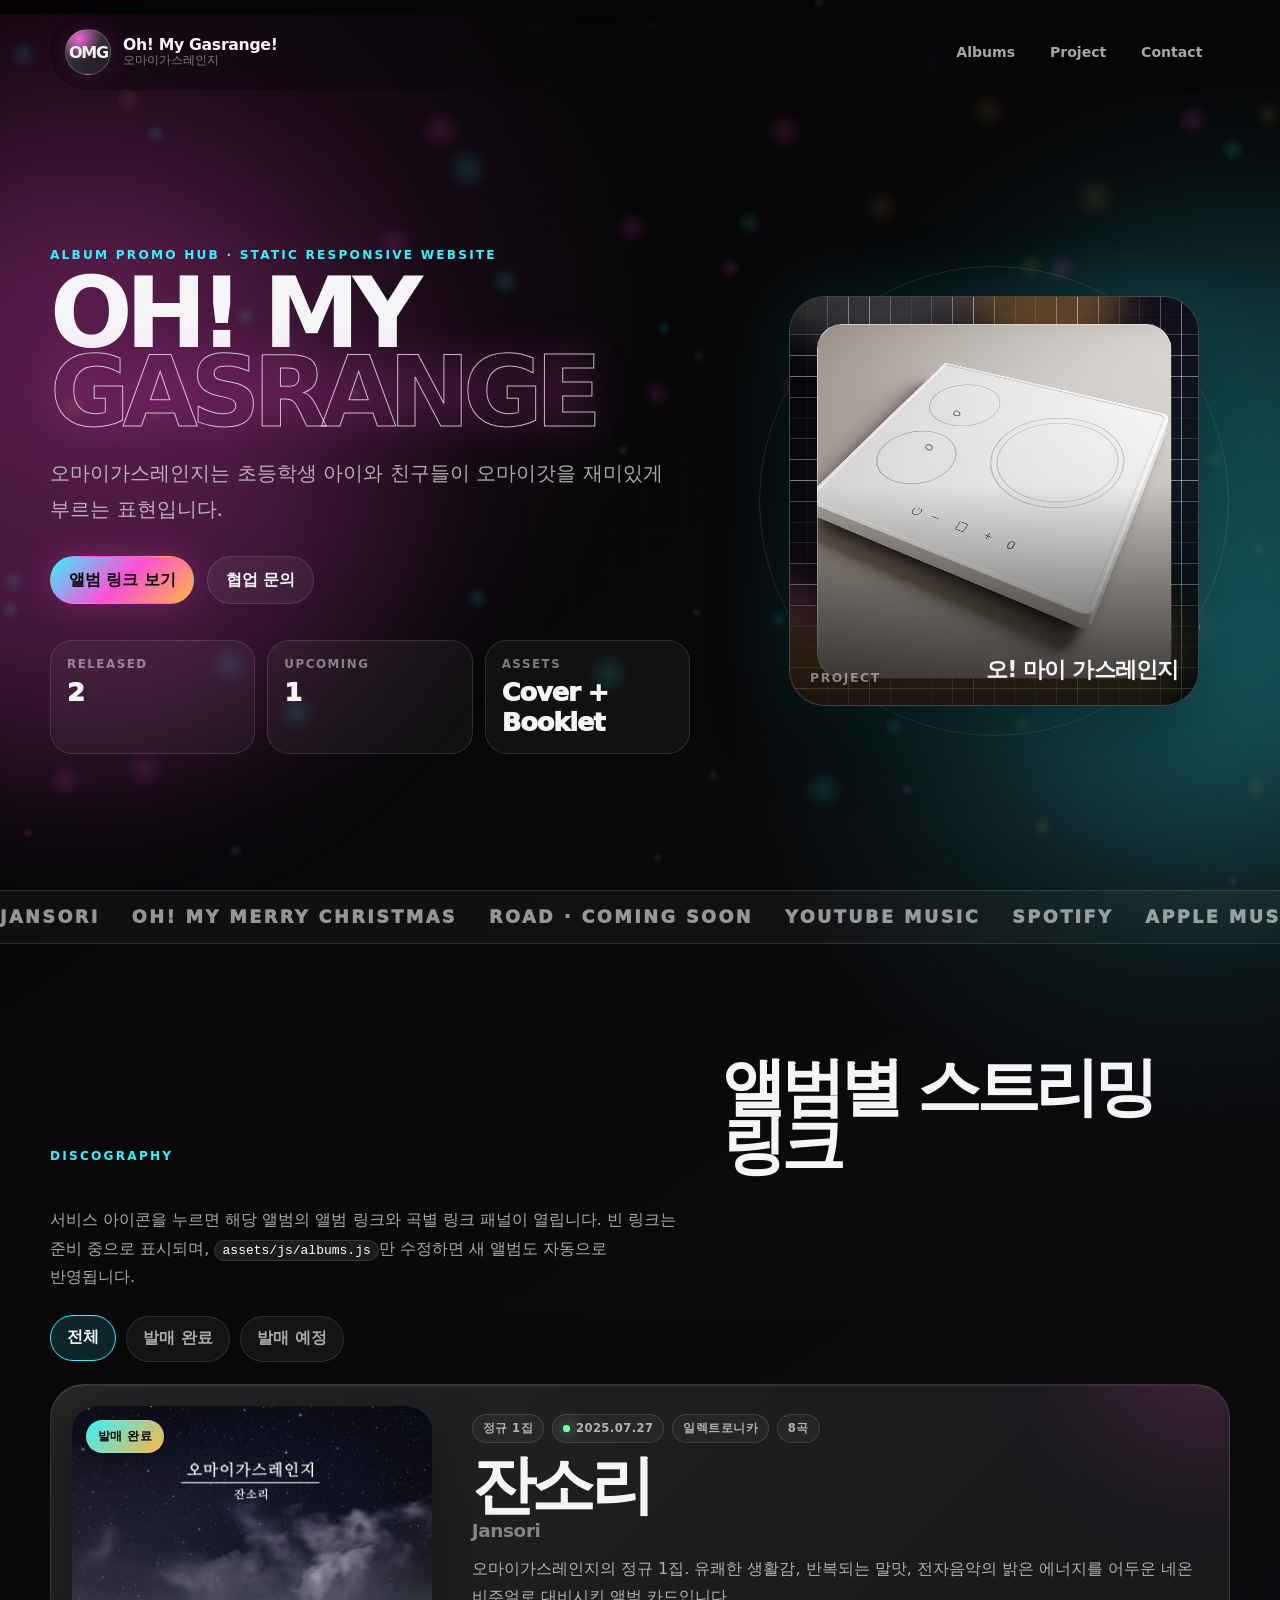
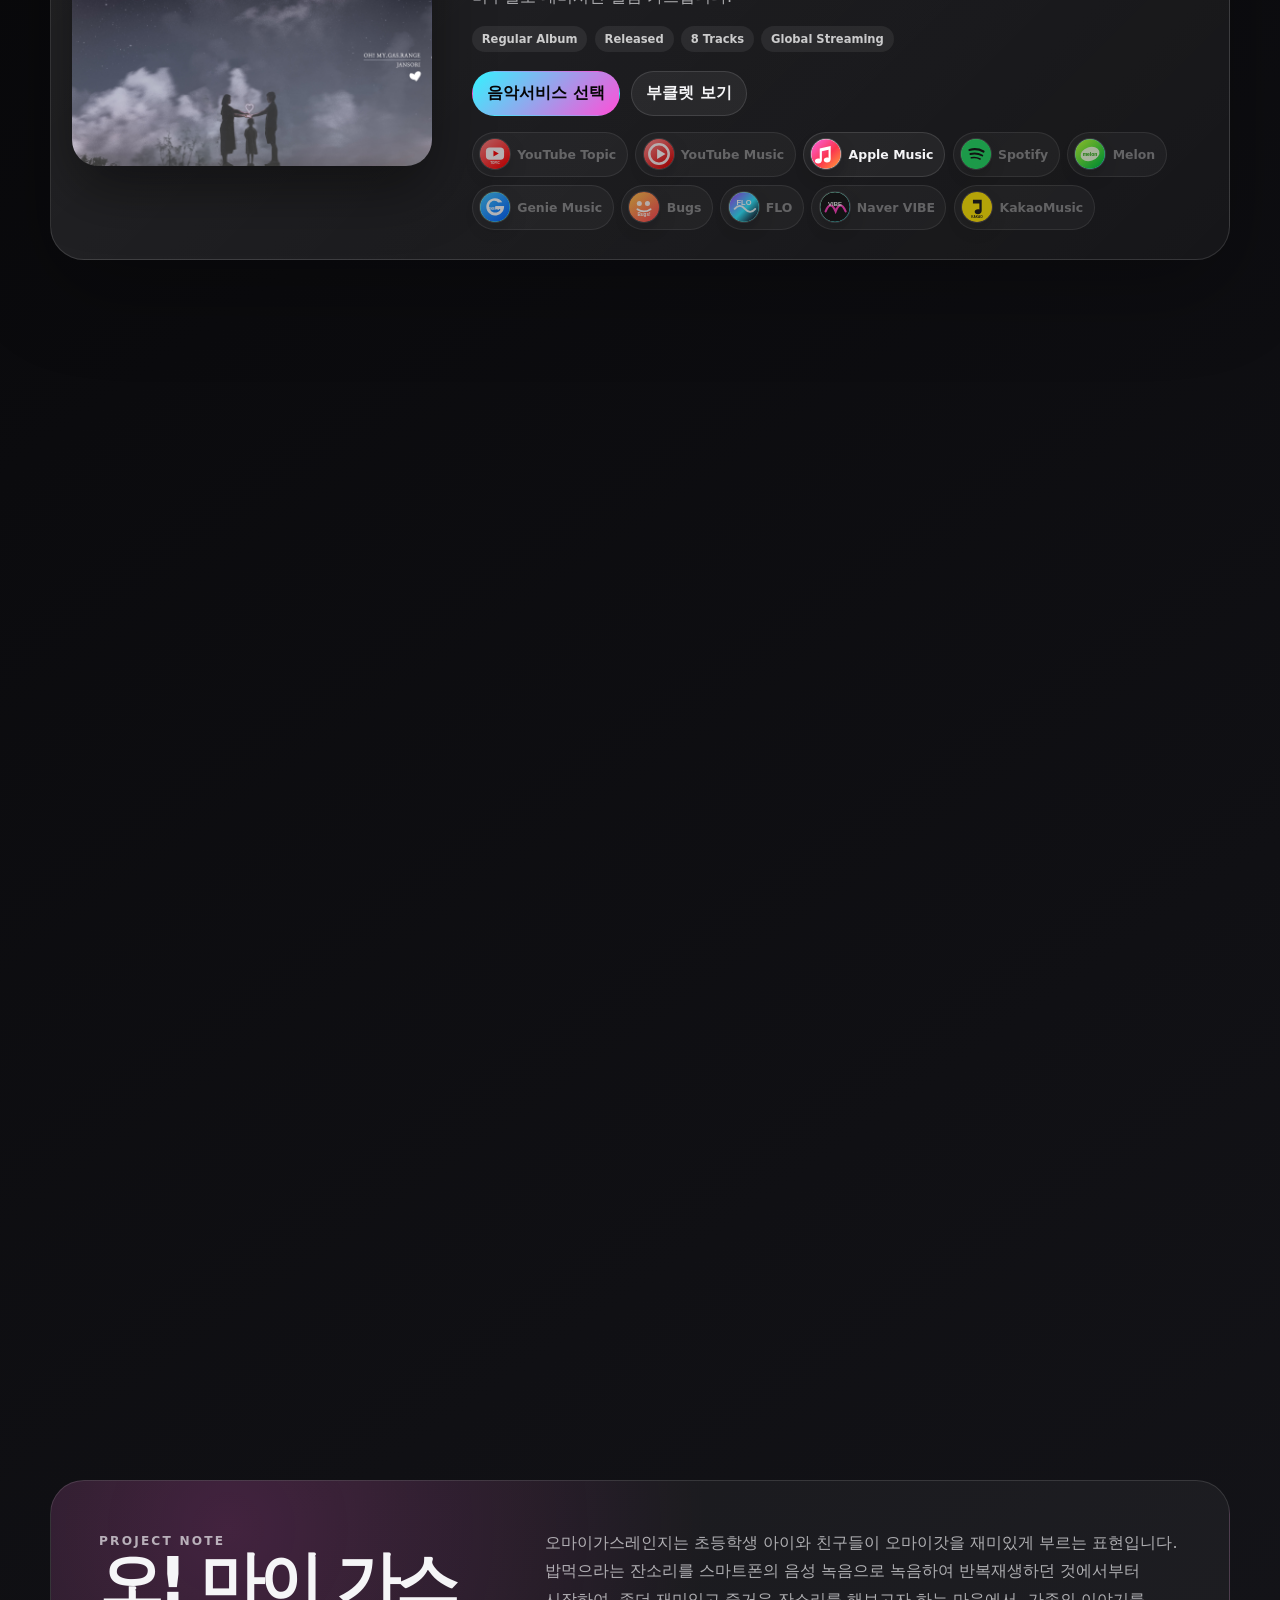
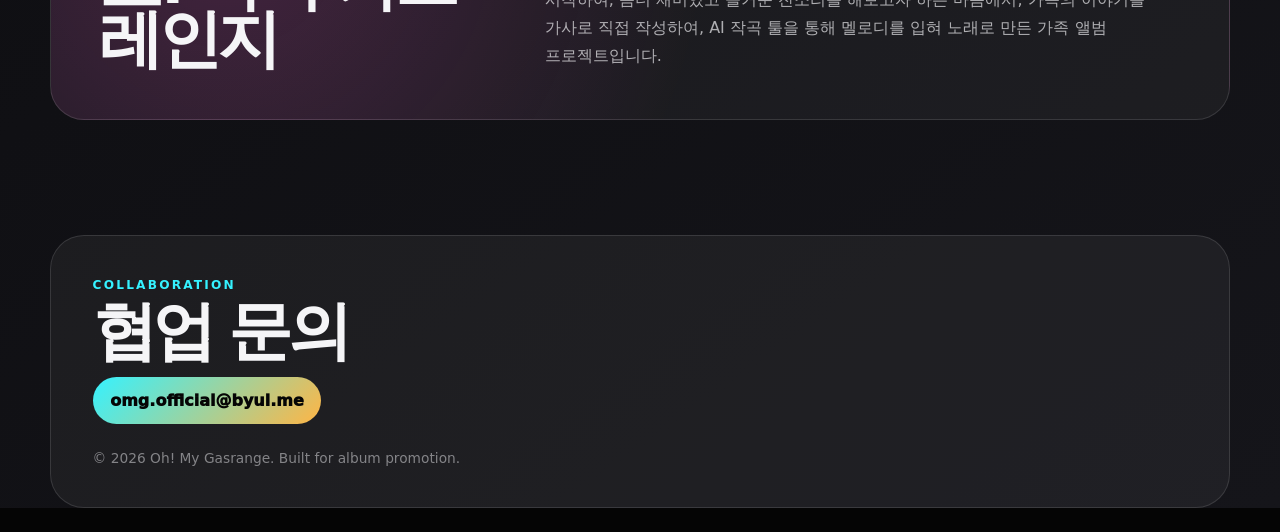
==== index.html @ 7ab2bff9 "update files" ====
<!doctype html>
<html lang="ko">
<head>
  <meta charset="utf-8" />
  <meta name="viewport" content="width=device-width, initial-scale=1, viewport-fit=cover" />
  <meta name="theme-color" content="#070707" />
  <meta name="description" content="오마이가스레인지 Oh! My Gasrange! 공식 앨범 프로모션 사이트. 정규 1집 잔소리, EP 오마이메리크리스마스, 발매 예정 EP 길." />
  <meta property="og:title" content="Oh! My Gasrange | 오마이가스레인지" />
  <meta property="og:description" content="오마이가스레인지 프로젝트의 앨범과 전 세계 주요 스트리밍 링크를 한 곳에서 확인하세요." />
  <meta property="og:type" content="website" />
  <meta property="og:image" content="assets/images/project.jpg" />
  <title>Oh! My Gasrange | 오마이가스레인지</title>
  <link rel="icon" href="assets/favicon.svg" type="image/svg+xml" />
  <link rel="preload" href="assets/images/project.jpg" as="image" />
  <link rel="stylesheet" href="assets/css/styles.css" />
  <script>document.documentElement.classList.add('js');</script>
  <script src="assets/js/albums.js" defer></script>
  <script src="assets/js/app.js" defer></script>
</head>
<body>
  <a class="skip-link" href="#albums">앨범 섹션으로 바로가기</a>
  <canvas id="visualizer" aria-hidden="true"></canvas>

  <div class="ambient ambient-one" aria-hidden="true"></div>
  <div class="ambient ambient-two" aria-hidden="true"></div>
  <div class="noise-layer" aria-hidden="true"></div>

  <div class="site-shell">
    <header class="site-header" data-header>
      <a class="brand" href="#top" aria-label="Oh! My Gasrange 홈으로 이동">
        <span class="brand-mark">OMG</span>
        <span class="brand-text">
          <strong>Oh! My Gasrange!</strong>
          <small>오마이가스레인지</small>
        </span>
      </a>
      <nav class="site-nav" aria-label="주요 메뉴">
        <a href="#albums">Albums</a>
        <a href="#about">Project</a>
        <a href="#contact">Contact</a>
      </nav>
    </header>

    <main id="top">
      <section class="hero section-wrap" aria-labelledby="hero-title">
        <div class="hero-copy reveal">
          <p class="eyebrow">Album Promo Hub · Static Responsive Website</p>
          <h1 id="hero-title">
            Oh! My<br />
            <span>Gasrange</span>
          </h1>
          <p class="hero-subtitle">
            오마이가스레인지는 초등학생 아이와 친구들이 오마이갓을 재미있게 부르는 표현입니다. 
          </p>
          <div class="hero-actions">
            <a class="button button-primary" href="#albums">앨범 링크 보기</a>
            <a class="button button-ghost" href="#contact">협업 문의</a>
          </div>
          <dl class="hero-stats" aria-label="앨범 현황">
            <div>
              <dt>Released</dt>
              <dd>2</dd>
            </div>
            <div>
              <dt>Upcoming</dt>
              <dd>1</dd>
            </div>
            <div>
              <dt>Assets</dt>
              <dd>Cover + Booklet</dd>
            </div>
          </dl>
        </div>

        <div class="hero-visual reveal" aria-label="프로젝트 이미지 카드">
          <div class="project-orbit" aria-hidden="true"></div>
          <figure class="project-card tilt-card">
            <img src="assets/images/project.jpg" alt="오마이가스레인지 프로젝트 이미지" width="1200" height="1200" />
            <figcaption>
              <span>Project</span>
              <strong>오! 마이 가스레인지</strong>
            </figcaption>
          </figure>
        </div>
      </section>

      <section class="marquee" aria-label="사이트 키워드">
        <div class="marquee-track">
          <span>JANSORI</span>
          <span>OH! MY MERRY CHRISTMAS</span>
          <span>ROAD · COMING SOON</span>
          <span>YOUTUBE MUSIC</span>
          <span>SPOTIFY</span>
          <span>APPLE MUSIC</span>
          <span>KAKAO MUSIC</span>
          <span>BUGS</span>
          <span>JANSORI</span>
          <span>OH! MY MERRY CHRISTMAS</span>
          <span>GIL · COMING SOON</span>
          <span>YOUTUBE MUSIC</span>
          <span>SPOTIFY</span>
          <span>APPLE MUSIC</span>
          <span>KAKAO MUSIC</span>
          <span>BUGS</span>
        </div>
      </section>

      <section class="section-wrap albums-section" id="albums" aria-labelledby="albums-title">
        <div class="section-heading reveal">
          <p class="eyebrow">Discography</p>
          <h2 id="albums-title">앨범별 스트리밍 링크</h2>
          <p>
            서비스 아이콘을 누르면 해당 앨범의 앨범 링크와 곡별 링크 패널이 열립니다.
            빈 링크는 준비 중으로 표시되며, <code>assets/js/albums.js</code>만 수정하면 새 앨범도 자동으로 반영됩니다.
          </p>
        </div>

        <div class="filter-bar reveal" role="tablist" aria-label="앨범 필터">
          <button type="button" class="filter-chip is-active" data-filter="all" role="tab" aria-selected="true">전체</button>
          <button type="button" class="filter-chip" data-filter="released" role="tab" aria-selected="false">발매 완료</button>
          <button type="button" class="filter-chip" data-filter="upcoming" role="tab" aria-selected="false">발매 예정</button>
        </div>

        <div id="album-grid" class="album-grid" aria-live="polite"></div>
      </section>

      <section class="section-wrap about-section" id="about" aria-labelledby="about-title">
        <div class="about-card reveal">
          <div>
            <p class="eyebrow">Project Note</p>
            <h2 id="about-title">오! 마이 가스레인지</h2>
          </div>
          <p>
            오마이가스레인지는 초등학생 아이와 친구들이 오마이갓을 재미있게 부르는 표현입니다. 
	    밥먹으라는 잔소리를 스마트폰의 음성 녹음으로 녹음하여 반복재생하던 것에서부터 시작하여, 좀더 재미있고 즐거운 잔소리를 해보고자 하는 마음에서,
            가족의 이야기를 가사로 직접 작성하여, AI 작곡 툴을 통해 멜로디를 입혀 노래로 만든 가족 앨범 프로젝트입니다.          
          </p>
        </div>
      </section>
    </main>

    <footer class="site-footer" id="contact">
      <div>
        <p class="eyebrow">Collaboration</p>
        <h2>협업 문의</h2>
      </div>
      <a id="contact-email" class="mail-link" href="mailto:omg.official@byul.me">omg.official@byul.me</a>
      <p class="footer-note">© <span id="current-year"></span> Oh! My Gasrange. Built for album promotion.</p>
    </footer>
  </div>

  <div class="panel-backdrop" id="panel-backdrop" hidden></div>
  <aside class="link-panel" id="link-panel" role="dialog" aria-modal="true" aria-labelledby="panel-title" hidden>
    <button class="panel-close" type="button" data-close-panel aria-label="링크 패널 닫기">×</button>
    <div id="panel-content"></div>
  </aside>

  <div class="lightbox" id="lightbox" role="dialog" aria-modal="true" aria-labelledby="lightbox-title" hidden>
    <button class="lightbox-close" type="button" data-close-lightbox aria-label="이미지 닫기">×</button>
    <figure>
      <img id="lightbox-image" src="" alt="" />
      <figcaption id="lightbox-title"></figcaption>
    </figure>
  </div>

  <noscript>
    <div class="noscript-message">
      이 사이트는 앨범 카드와 링크 패널을 표시하기 위해 JavaScript가 필요합니다.
      브라우저 설정에서 JavaScript를 켜 주세요.
    </div>
  </noscript>
</body>
</html>
---- assets/css/styles.css ----
/*
  커스텀 한글 폰트 적용 방법:
  1) assets/fonts/omg-round.woff2 파일을 넣습니다.
  2) 아래 @font-face 블록의 주석을 해제합니다.
  3) --font 맨 앞의 "OMG Round"가 해당 폰트를 사용합니다.

@font-face {
  font-family: "OMG Round";
  src: url("../fonts/omg-round.woff2") format("woff2");
  font-weight: 100 900;
  font-style: normal;
  font-display: swap;
}
*/

:root {
  color-scheme: dark;
  --bg: #050505;
  --bg-soft: #101014;
  --bg-card: rgba(18, 18, 22, 0.72);
  --bg-card-strong: rgba(24, 24, 30, 0.92);
  --line: rgba(255, 255, 255, 0.12);
  --line-strong: rgba(255, 255, 255, 0.22);
  --text: #f5f5f7;
  --muted: rgba(245, 245, 247, 0.68);
  --muted-2: rgba(245, 245, 247, 0.48);
  --accent: #ff4fd8;
  --accent-2: #35f2ff;
  --accent-3: #ffb545;
  --danger: #ff5d5d;
  --ok: #75ff9e;
  --radius-lg: 34px;
  --radius-md: 22px;
  --radius-sm: 14px;
  --shadow: 0 24px 70px rgba(0, 0, 0, 0.5);
  --max-width: 1180px;
  --header-height: 76px;
  --ease-out: cubic-bezier(.16, 1, .3, 1);
  --font: "OMG Round", "NanumSquareRound", "Pretendard", "SUIT", ui-sans-serif, system-ui, -apple-system, BlinkMacSystemFont, "Apple SD Gothic Neo", "Noto Sans KR", "Segoe UI", sans-serif;
}

* {
  box-sizing: border-box;
}

html {
  scroll-behavior: smooth;
  background: var(--bg);
}

body {
  margin: 0;
  min-width: 320px;
  color: var(--text);
  font-family: var(--font);
  background:
    radial-gradient(circle at 8% 8%, rgba(255, 79, 216, .18), transparent 34rem),
    radial-gradient(circle at 92% 18%, rgba(53, 242, 255, .16), transparent 28rem),
    linear-gradient(145deg, #030303 0%, #0b0b0e 45%, #15151a 100%);
  overflow-x: hidden;
}

body.modal-open {
  overflow: hidden;
}

img {
  display: block;
  max-width: 100%;
}

a {
  color: inherit;
  text-decoration: none;
}

button,
a {
  -webkit-tap-highlight-color: transparent;
}

button {
  font: inherit;
}

code {
  border: 1px solid var(--line);
  border-radius: 999px;
  padding: .12rem .45rem;
  color: #ffffff;
  background: rgba(255, 255, 255, .08);
}

::selection {
  color: #050505;
  background: var(--accent-2);
}

.skip-link {
  position: fixed;
  left: 16px;
  top: 12px;
  z-index: 1000;
  transform: translateY(-160%);
  border-radius: 999px;
  padding: .7rem 1rem;
  color: #050505;
  background: var(--accent-2);
  transition: transform .2s ease;
}

.skip-link:focus {
  transform: translateY(0);
}

#visualizer {
  position: fixed;
  inset: 0;
  width: 100vw;
  height: 100vh;
  z-index: 0;
  pointer-events: none;
  opacity: .3;
}

.noise-layer {
  position: fixed;
  inset: 0;
  z-index: 0;
  pointer-events: none;
  opacity: .08;
  background-image:
    linear-gradient(90deg, rgba(255,255,255,.16) 1px, transparent 1px),
    linear-gradient(rgba(255,255,255,.12) 1px, transparent 1px);
  background-size: 38px 38px;
  mask-image: radial-gradient(circle at center, black, transparent 78%);
}

.ambient {
  position: fixed;
  width: min(48vw, 600px);
  height: min(48vw, 600px);
  border-radius: 999px;
  filter: blur(90px);
  opacity: .2;
  z-index: 0;
  pointer-events: none;
  animation: floatBlob 12s var(--ease-out) infinite alternate;
}

.ambient-one {
  left: -18vw;
  top: 18vh;
  background: var(--accent);
}

.ambient-two {
  right: -20vw;
  bottom: 8vh;
  background: var(--accent-2);
  animation-delay: -4s;
}

.site-shell {
  position: relative;
  z-index: 1;
}

.section-wrap {
  width: min(calc(100% - 36px), var(--max-width));
  margin-inline: auto;
}

.site-header {
  position: sticky;
  top: 0;
  z-index: 20;
  display: flex;
  align-items: center;
  justify-content: space-between;
  min-height: var(--header-height);
  width: min(calc(100% - 28px), var(--max-width));
  margin: 14px auto 0;
  border: 1px solid transparent;
  border-radius: 999px;
  padding: .65rem .7rem .65rem .9rem;
  background: rgba(8, 8, 10, 0.35);
  backdrop-filter: blur(18px);
  -webkit-backdrop-filter: blur(18px);
  transition: border-color .25s ease, background .25s ease, box-shadow .25s ease;
}

.site-header.is-scrolled {
  border-color: var(--line);
  background: rgba(8, 8, 10, 0.78);
  box-shadow: 0 16px 45px rgba(0,0,0,.34);
}

.brand {
  display: inline-flex;
  align-items: center;
  gap: .72rem;
}

.brand-mark {
  display: grid;
  place-items: center;
  width: 46px;
  height: 46px;
  border: 1px solid var(--line-strong);
  border-radius: 50%;
  font-weight: 900;
  letter-spacing: -.08em;
  background:
    linear-gradient(145deg, rgba(255,255,255,.18), rgba(255,255,255,.02)),
    radial-gradient(circle at 30% 20%, rgba(255,79,216,.9), transparent 48%),
    #101014;
  box-shadow: inset 0 0 18px rgba(255,255,255,.08), 0 0 28px rgba(255,79,216,.18);
}

.brand-text {
  display: grid;
  line-height: 1.08;
}

.brand-text strong {
  font-size: .98rem;
  letter-spacing: -.02em;
}

.brand-text small {
  color: var(--muted-2);
  font-size: .72rem;
}

.site-nav {
  display: flex;
  align-items: center;
  gap: .25rem;
}

.site-nav a {
  border: 1px solid transparent;
  border-radius: 999px;
  padding: .72rem .9rem;
  color: var(--muted);
  font-weight: 700;
  font-size: .88rem;
  transition: color .2s ease, background .2s ease, border-color .2s ease;
}

.site-nav a:hover,
.site-nav a:focus-visible {
  border-color: var(--line);
  color: var(--text);
  background: rgba(255,255,255,.07);
  outline: none;
}

.hero {
  display: grid;
  grid-template-columns: minmax(0, .98fr) minmax(280px, .72fr);
  align-items: center;
  gap: clamp(2rem, 5vw, 4rem);
  min-height: calc(100vh - var(--header-height) - 24px);
  min-height: calc(100svh - var(--header-height) - 24px);
  padding: clamp(3rem, 8vw, 6.6rem) 0 clamp(3rem, 7vw, 5rem);
}

.hero-copy {
  position: relative;
  z-index: 2;
  min-width: 0;
}

.eyebrow {
  margin: 0 0 .7rem;
  color: var(--accent-2);
  font-size: .76rem;
  font-weight: 900;
  letter-spacing: .18em;
  text-transform: uppercase;
}

.hero h1 {
  margin: 0;
  max-width: 780px;
  inline-size: min(100%, 760px);
  font-size: clamp(3.7rem, 7.6vw, 8.25rem);
  line-height: .82;
  letter-spacing: -.075em;
  text-transform: uppercase;
}

.hero h1 span {
  display: block;
  color: transparent;
  -webkit-text-stroke: 1px rgba(255,255,255,.72);
  text-shadow: 0 0 40px rgba(255,79,216,.24);
}

.hero-subtitle {
  max-width: 630px;
  margin: 1.35rem 0 0;
  color: var(--muted);
  font-size: clamp(1rem, 1.9vw, 1.28rem);
  line-height: 1.78;
  word-break: keep-all;
}

.hero-actions {
  display: flex;
  flex-wrap: wrap;
  gap: .8rem;
  margin-top: 1.8rem;
}

.button {
  display: inline-flex;
  align-items: center;
  justify-content: center;
  min-height: 48px;
  border: 1px solid var(--line);
  border-radius: 999px;
  padding: .75rem 1.1rem;
  font-weight: 900;
  transition: transform .2s ease, border-color .2s ease, background .2s ease, box-shadow .2s ease;
}

.button:hover,
.button:focus-visible {
  transform: translateY(-2px);
  outline: none;
}

.button-primary {
  color: #080808;
  border-color: transparent;
  background: linear-gradient(135deg, var(--accent-2), var(--accent), var(--accent-3));
  box-shadow: 0 0 34px rgba(255, 79, 216, .26);
}

.button-ghost {
  color: var(--text);
  background: rgba(255,255,255,.06);
}

.button-ghost:hover,
.button-ghost:focus-visible {
  border-color: var(--line-strong);
  background: rgba(255,255,255,.1);
}

.hero-stats {
  display: grid;
  grid-template-columns: repeat(3, minmax(0, 1fr));
  gap: .75rem;
  margin: 2.2rem 0 0;
  padding: 0;
  max-width: 640px;
}

.hero-stats div {
  border: 1px solid var(--line);
  border-radius: var(--radius-md);
  padding: 1rem;
  background: rgba(255,255,255,.045);
}

.hero-stats dt {
  color: var(--muted-2);
  font-size: .74rem;
  font-weight: 800;
  text-transform: uppercase;
  letter-spacing: .13em;
}

.hero-stats dd {
  margin: .4rem 0 0;
  font-size: clamp(1.15rem, 2vw, 1.65rem);
  font-weight: 950;
  letter-spacing: -.04em;
}

.hero-visual {
  position: relative;
  z-index: 1;
  min-height: 420px;
  display: grid;
  place-items: center;
}

.project-orbit {
  position: absolute;
  width: min(82vw, 470px);
  aspect-ratio: 1;
  border: 1px solid rgba(255,255,255,.12);
  border-radius: 50%;
  animation: spin 16s linear infinite;
}

.project-orbit::before,
.project-orbit::after {
  content: "";
  position: absolute;
  border-radius: 50%;
  background: var(--accent-2);
  box-shadow: 0 0 30px currentColor;
}

.project-orbit::before {
  width: 14px;
  height: 14px;
  left: 12%;
  top: 14%;
}

.project-orbit::after {
  width: 10px;
  height: 10px;
  right: 6%;
  bottom: 22%;
  background: var(--accent);
}

.project-card {
  position: relative;
  width: min(82vw, 410px);
  aspect-ratio: 1;
  margin: 0;
  overflow: hidden;
  border: 1px solid var(--line-strong);
  border-radius: 36px;
  background: #101014;
  box-shadow: var(--shadow), 0 0 80px rgba(53,242,255,.14);
  transform: perspective(900px) rotateX(var(--rx, 0deg)) rotateY(var(--ry, 0deg));
  transition: transform .2s ease;
}

.project-card img {
  width: 100%;
  height: 100%;
  object-fit: cover;
  transform: scale(1.02);
}

.project-card::after {
  content: "";
  position: absolute;
  inset: 0;
  background: linear-gradient(180deg, transparent 46%, rgba(0,0,0,.7));
}

.project-card figcaption {
  position: absolute;
  left: 20px;
  right: 20px;
  bottom: 20px;
  z-index: 1;
  display: flex;
  align-items: end;
  justify-content: space-between;
  gap: 1rem;
}

.project-card figcaption span {
  color: var(--muted-2);
  font-size: .78rem;
  font-weight: 900;
  letter-spacing: .12em;
  text-transform: uppercase;
}

.project-card figcaption strong {
  font-size: clamp(1.1rem, 2vw, 1.4rem);
  letter-spacing: -.04em;
}

.marquee {
  width: 100%;
  overflow: hidden;
  border-block: 1px solid var(--line);
  background: rgba(255,255,255,.04);
}

.marquee-track {
  display: flex;
  width: max-content;
  gap: 2rem;
  padding: 1rem 0;
  animation: marquee 28s linear infinite;
}

.marquee span {
  color: rgba(255,255,255,.56);
  font-size: clamp(.9rem, 1.7vw, 1.1rem);
  font-weight: 950;
  letter-spacing: .14em;
  white-space: nowrap;
}

.albums-section,
.about-section {
  padding: clamp(4.5rem, 9vw, 7.5rem) 0;
}

.section-heading {
  display: grid;
  grid-template-columns: minmax(0, .78fr) minmax(280px, .62fr);
  gap: 2rem;
  align-items: end;
  margin-bottom: 1.5rem;
}

.section-heading h2,
.about-card h2,
.site-footer h2 {
  margin: 0;
  font-size: clamp(2.3rem, 5vw, 5.5rem);
  line-height: .9;
  letter-spacing: -.075em;
}

.section-heading p:last-child,
.about-card p {
  margin: 0;
  color: var(--muted);
  line-height: 1.78;
  word-break: keep-all;
}

.filter-bar {
  display: flex;
  flex-wrap: wrap;
  gap: .65rem;
  margin: 0 0 1.4rem;
}

.filter-chip {
  border: 1px solid var(--line);
  border-radius: 999px;
  padding: .72rem 1rem;
  color: var(--muted);
  background: rgba(255,255,255,.05);
  cursor: pointer;
  font-weight: 900;
  transition: border-color .2s ease, color .2s ease, background .2s ease, transform .2s ease;
}

.filter-chip:hover,
.filter-chip:focus-visible,
.filter-chip.is-active {
  border-color: var(--accent-2);
  color: var(--text);
  background: rgba(53,242,255,.13);
  outline: none;
  transform: translateY(-1px);
}

.album-grid {
  display: grid;
  grid-template-columns: 1fr;
  gap: 1.15rem;
}

.album-card {
  --rx: 0deg;
  --ry: 0deg;
  position: relative;
  display: grid;
  grid-template-columns: minmax(220px, 360px) minmax(0, 1fr);
  gap: clamp(1rem, 3vw, 2rem);
  align-items: stretch;
  overflow: hidden;
  border: 1px solid var(--line);
  border-radius: var(--radius-lg);
  padding: clamp(.9rem, 2vw, 1.3rem);
  background:
    linear-gradient(135deg, rgba(255,255,255,.09), rgba(255,255,255,.025)),
    var(--bg-card);
  box-shadow: 0 1px 0 rgba(255,255,255,.08) inset, 0 28px 90px rgba(0,0,0,.28);
  transform: perspective(1200px) rotateX(var(--rx)) rotateY(var(--ry));
  transition: transform .22s ease, border-color .22s ease, background .22s ease, opacity .22s ease;
}

.album-card::before {
  content: "";
  position: absolute;
  inset: -40% -10% auto auto;
  width: 260px;
  height: 260px;
  border-radius: 50%;
  opacity: .17;
  background: var(--accent);
  filter: blur(65px);
}

.album-card:hover {
  border-color: rgba(255,255,255,.22);
  background:
    linear-gradient(135deg, rgba(255,255,255,.11), rgba(255,255,255,.035)),
    var(--bg-card-strong);
}

.album-card.is-hidden {
  display: none;
}

.cover-zone {
  position: relative;
  min-height: 100%;
}

.cover-button {
  position: relative;
  display: block;
  width: 100%;
  aspect-ratio: 1;
  overflow: hidden;
  border: 0;
  border-radius: 26px;
  padding: 0;
  background: #111;
  cursor: zoom-in;
  box-shadow: 0 24px 60px rgba(0,0,0,.42);
}

.cover-button img {
  width: 100%;
  height: 100%;
  object-fit: cover;
  transition: scale .35s var(--ease-out), filter .35s ease;
}

.cover-button:hover img,
.cover-button:focus-visible img {
  transform: scale(1.06);
  filter: saturate(1.15) contrast(1.08);
}

.cover-button:focus-visible {
  outline: 2px solid var(--accent-2);
  outline-offset: 4px;
}

.album-badge {
  position: absolute;
  left: 14px;
  top: 14px;
  z-index: 2;
  border: 1px solid rgba(255,255,255,.16);
  border-radius: 999px;
  padding: .45rem .7rem;
  color: #050505;
  background: linear-gradient(135deg, var(--accent-2), var(--accent-3));
  box-shadow: 0 10px 30px rgba(0,0,0,.24);
  font-size: .76rem;
  font-weight: 950;
  letter-spacing: .03em;
}

.album-badge.upcoming {
  color: #fff;
  background: linear-gradient(135deg, #3a3a45, #17171d);
}

.album-body {
  position: relative;
  z-index: 1;
  display: grid;
  align-content: space-between;
  gap: 1.2rem;
  padding: clamp(.2rem, 1.1vw, .5rem);
}

.album-kicker {
  display: flex;
  flex-wrap: wrap;
  gap: .5rem;
  margin-bottom: .75rem;
}

.pill {
  display: inline-flex;
  align-items: center;
  gap: .4rem;
  border: 1px solid var(--line);
  border-radius: 999px;
  padding: .36rem .62rem;
  color: var(--muted);
  background: rgba(255,255,255,.04);
  font-size: .72rem;
  font-weight: 900;
  letter-spacing: .04em;
  text-transform: uppercase;
}

.pill.released::before,
.pill.upcoming::before {
  content: "";
  width: .42rem;
  height: .42rem;
  border-radius: 50%;
}

.pill.released::before {
  background: var(--ok);
  box-shadow: 0 0 14px var(--ok);
}

.pill.upcoming::before {
  background: var(--accent-3);
  box-shadow: 0 0 14px var(--accent-3);
}

.album-title {
  margin: 0;
  font-size: clamp(2.05rem, 5vw, 4.4rem);
  line-height: .94;
  letter-spacing: -.07em;
}

.album-title small {
  display: block;
  margin-top: .45rem;
  color: var(--muted-2);
  font-size: clamp(.95rem, 1.8vw, 1.15rem);
  font-weight: 800;
  letter-spacing: -.02em;
}

.album-description {
  margin: 1rem 0 0;
  max-width: 780px;
  color: var(--muted);
  line-height: 1.72;
  word-break: keep-all;
}

.tag-row {
  display: flex;
  flex-wrap: wrap;
  gap: .45rem;
  margin-top: 1rem;
}

.tag {
  border-radius: 999px;
  padding: .36rem .62rem;
  color: rgba(255,255,255,.76);
  background: rgba(255,255,255,.07);
  font-size: .72rem;
  font-weight: 800;
}

.album-actions {
  display: flex;
  flex-wrap: wrap;
  gap: .65rem;
}

.action-button {
  display: inline-flex;
  align-items: center;
  justify-content: center;
  min-height: 44px;
  border: 1px solid var(--line);
  border-radius: 999px;
  padding: .68rem .9rem;
  color: var(--text);
  background: rgba(255,255,255,.06);
  cursor: pointer;
  font-weight: 900;
  transition: transform .2s ease, border-color .2s ease, background .2s ease;
}

.action-button:hover,
.action-button:focus-visible {
  transform: translateY(-2px);
  border-color: var(--line-strong);
  background: rgba(255,255,255,.1);
  outline: none;
}

.action-button.primary {
  color: #050505;
  border-color: transparent;
  background: linear-gradient(135deg, var(--accent-2), var(--accent));
}

.service-strip {
  display: flex;
  flex-wrap: wrap;
  gap: .48rem;
  margin-top: 1rem;
}

.service-pill {
  display: inline-flex;
  align-items: center;
  gap: .45rem;
  min-height: 40px;
  border: 1px solid var(--line);
  border-radius: 999px;
  padding: .42rem .65rem .42rem .45rem;
  color: var(--text);
  background: rgba(255,255,255,.055);
  cursor: pointer;
  font-size: .78rem;
  font-weight: 900;
  transition: transform .2s ease, opacity .2s ease, border-color .2s ease, background .2s ease;
}

.service-pill:hover,
.service-pill:focus-visible {
  transform: translateY(-2px);
  border-color: var(--line-strong);
  background: rgba(255,255,255,.1);
  outline: none;
}

.service-pill.is-muted {
  color: rgba(255,255,255,.45);
  opacity: .68;
}

.service-icon {
  position: relative;
  display: grid;
  flex: 0 0 auto;
  place-items: center;
  width: 30px;
  height: 30px;
  overflow: hidden;
  border-radius: 50%;
  color: #050505;
  background: linear-gradient(135deg, var(--accent-2), var(--accent));
  box-shadow: 0 0 0 1px rgba(255,255,255,.16), 0 8px 18px rgba(0,0,0,.22);
  font-size: .72rem;
  font-weight: 950;
}

.service-icon img {
  width: 100%;
  height: 100%;
  border-radius: inherit;
  object-fit: cover;
}

.service-name,
.service-tab-name {
  min-width: 0;
}

.service-youtubeTopic .service-icon,
.service-youtubeMusic .service-icon {
  background: linear-gradient(135deg, #ff7272, #ff1f1f);
  color: #fff;
}

.service-spotify .service-icon {
  background: linear-gradient(135deg, #6aff8e, #1ed760);
}

.service-apple .service-icon {
  background: linear-gradient(135deg, #fff, #cfcfd6);
}

.service-kakao .service-icon {
  background: linear-gradient(135deg, #fee500, #ffbf2b);
}

.service-bugs .service-icon {
  background: linear-gradient(135deg, #ff8a46, #ff4d4d);
  color: #fff;
}

.service-melon .service-icon,
.service-genie .service-icon,
.service-flo .service-icon,
.service-vibe .service-icon {
  background: linear-gradient(135deg, #a6ffcb, #35f2ff);
}

.about-card {
  display: grid;
  grid-template-columns: minmax(220px, .58fr) minmax(0, 1fr);
  gap: clamp(1.5rem, 6vw, 5rem);
  align-items: center;
  border: 1px solid var(--line);
  border-radius: var(--radius-lg);
  padding: clamp(1.5rem, 5vw, 3rem);
  background:
    radial-gradient(circle at 15% 20%, rgba(255,79,216,.18), transparent 30rem),
    rgba(255,255,255,.045);
}

.site-footer {
  width: min(calc(100% - 36px), var(--max-width));
  margin: 0 auto 24px;
  border: 1px solid var(--line);
  border-radius: var(--radius-lg);
  padding: clamp(1.35rem, 5vw, 2.6rem);
  background: rgba(255,255,255,.05);
}

.mail-link {
  display: inline-flex;
  margin-top: 1rem;
  border-radius: 999px;
  padding: .9rem 1.1rem;
  color: #050505;
  background: linear-gradient(135deg, var(--accent-2), var(--accent-3));
  font-weight: 950;
  word-break: break-all;
  transition: transform .2s ease;
}

.mail-link:hover,
.mail-link:focus-visible {
  transform: translateY(-2px);
  outline: none;
}

.footer-note {
  margin: 1.6rem 0 0;
  color: var(--muted-2);
  font-size: .86rem;
}

.panel-backdrop,
.lightbox {
  position: fixed;
  inset: 0;
  z-index: 50;
  background: rgba(0,0,0,.68);
  backdrop-filter: blur(14px);
  -webkit-backdrop-filter: blur(14px);
}

.link-panel {
  position: fixed;
  left: 50%;
  top: 50%;
  z-index: 60;
  width: min(calc(100vw - 28px), 860px);
  max-height: min(82vh, 760px);
  overflow: auto;
  transform: translate(-50%, -50%);
  border: 1px solid var(--line-strong);
  border-radius: 32px;
  padding: clamp(1.1rem, 3vw, 1.5rem);
  background:
    radial-gradient(circle at 90% 0%, rgba(53,242,255,.16), transparent 24rem),
    #0f0f14;
  box-shadow: var(--shadow);
}

.panel-close,
.lightbox-close {
  position: absolute;
  right: 16px;
  top: 14px;
  z-index: 2;
  display: grid;
  place-items: center;
  width: 42px;
  height: 42px;
  border: 1px solid var(--line);
  border-radius: 50%;
  color: var(--text);
  background: rgba(255,255,255,.08);
  cursor: pointer;
  font-size: 1.4rem;
  line-height: 1;
}

.panel-close:hover,
.panel-close:focus-visible,
.lightbox-close:hover,
.lightbox-close:focus-visible {
  border-color: var(--accent-2);
  outline: none;
}

.panel-header {
  display: grid;
  grid-template-columns: clamp(58px, 10vw, 76px) minmax(0, 1fr);
  gap: .85rem;
  align-items: center;
  padding-right: 3rem;
}

.panel-cover {
  width: clamp(58px, 10vw, 76px);
  height: clamp(58px, 10vw, 76px);
  max-width: 76px;
  max-height: 76px;
  aspect-ratio: 1;
  border-radius: 16px;
  object-fit: cover;
  box-shadow: 0 12px 32px rgba(0,0,0,.34);
}

.panel-meta {
  min-width: 0;
}

.panel-header h2 {
  margin: 0;
  font-size: clamp(1.45rem, 3vw, 2.25rem);
  letter-spacing: -.05em;
  overflow-wrap: anywhere;
}

.panel-header p {
  margin: .35rem 0 0;
  color: var(--muted);
  overflow-wrap: anywhere;
}

.service-tabs {
  display: grid;
  grid-template-columns: repeat(auto-fit, minmax(154px, 1fr));
  gap: .5rem;
  padding: 1.1rem 0 .7rem;
}

.service-tab {
  display: inline-flex;
  align-items: center;
  justify-content: flex-start;
  gap: .55rem;
  min-width: 0;
  border: 1px solid var(--line);
  border-radius: 999px;
  padding: .42rem .7rem .42rem .46rem;
  color: var(--muted);
  background: rgba(255,255,255,.05);
  cursor: pointer;
  font-weight: 900;
}

.service-tab .service-icon {
  width: 34px;
  height: 34px;
}

.service-tab-name {
  overflow: hidden;
  text-overflow: ellipsis;
  white-space: nowrap;
}

.service-tab.is-active {
  border-color: var(--accent-2);
  color: var(--text);
  background: rgba(53,242,255,.12);
}

.service-tab.is-empty {
  opacity: .55;
}

.link-stack {
  display: grid;
  gap: .72rem;
  margin-top: .7rem;
}

.link-row {
  display: flex;
  align-items: center;
  justify-content: space-between;
  gap: 1rem;
  border: 1px solid var(--line);
  border-radius: 18px;
  padding: .9rem;
  background: rgba(255,255,255,.045);
}

.link-row strong {
  letter-spacing: -.02em;
}

.link-row span {
  color: var(--muted-2);
  font-size: .84rem;
}

.open-link {
  flex: 0 0 auto;
  border-radius: 999px;
  padding: .65rem .82rem;
  color: #050505;
  background: linear-gradient(135deg, var(--accent-2), var(--accent));
  font-weight: 950;
}

.panel-section-title {
  margin: 1.35rem 0 .2rem;
  color: var(--muted-2);
  font-size: .78rem;
  font-weight: 950;
  letter-spacing: .14em;
  text-transform: uppercase;
}

.empty-state {
  border: 1px dashed var(--line-strong);
  border-radius: 18px;
  padding: 1rem;
  color: var(--muted);
  background: rgba(255,255,255,.035);
  line-height: 1.65;
}

.lightbox {
  display: grid;
  place-items: center;
  padding: 72px 18px 24px;
}

.lightbox[hidden],
.link-panel[hidden],
.panel-backdrop[hidden] {
  display: none;
}

.lightbox figure {
  width: min(96vw, 980px);
  max-height: 86vh;
  margin: 0;
}

.lightbox img {
  width: 100%;
  max-height: 78vh;
  object-fit: contain;
  border-radius: 24px;
  box-shadow: var(--shadow);
}

.lightbox figcaption {
  margin-top: .9rem;
  color: var(--muted);
  text-align: center;
  font-weight: 800;
}

.reveal {
  opacity: 1;
  transform: none;
}

.js .reveal {
  opacity: 0;
  transform: translateY(24px);
  transition: opacity .7s var(--ease-out), transform .7s var(--ease-out);
}

.js .reveal.is-visible {
  opacity: 1;
  transform: translateY(0);
}

.noscript-message {
  position: fixed;
  left: 1rem;
  right: 1rem;
  bottom: 1rem;
  z-index: 100;
  border: 1px solid var(--line-strong);
  border-radius: 18px;
  padding: 1rem;
  color: var(--text);
  background: #16161d;
}

@keyframes floatBlob {
  from { transform: translate3d(0,0,0) scale(1); }
  to { transform: translate3d(8vw,-5vh,0) scale(1.14); }
}

@keyframes spin {
  to { transform: rotate(360deg); }
}

@keyframes marquee {
  from { transform: translateX(0); }
  to { transform: translateX(-50%); }
}

@media (max-width: 1080px) {
  :root {
    --header-height: 68px;
  }

  .site-header {
    width: min(calc(100% - 20px), var(--max-width));
  }

  .brand-text strong {
    font-size: .86rem;
  }

  .brand-text small {
    display: none;
  }

  .site-nav a {
    padding: .62rem .62rem;
    font-size: .8rem;
  }

  .hero {
    grid-template-columns: 1fr;
    min-height: auto;
    padding-top: 3.6rem;
  }

  .hero-copy {
    order: 2;
  }

  .hero-visual {
    order: 1;
    min-height: 360px;
  }

  .section-heading,
  .album-card,
  .about-card {
    grid-template-columns: 1fr;
  }

  .cover-zone {
    max-width: 520px;
    width: 100%;
    margin-inline: auto;
  }
}

@media (max-width: 620px) {
  .section-wrap {
    width: min(calc(100% - 22px), var(--max-width));
  }

  .site-header {
    padding: .5rem;
  }

  .brand-mark {
    width: 42px;
    height: 42px;
    font-size: .88rem;
  }

  .site-nav {
    gap: .05rem;
  }

  .site-nav a {
    padding: .58rem .48rem;
  }

  .hero h1 {
    font-size: clamp(3.2rem, 16.8vw, 5.8rem);
    letter-spacing: -.065em;
  }

  .hero-stats {
    grid-template-columns: 1fr;
  }

  .hero-visual {
    min-height: 320px;
  }

  .project-card {
    border-radius: 28px;
  }

  .album-card {
    border-radius: 28px;
  }

  .service-strip {
    flex-wrap: nowrap;
    overflow-x: auto;
    padding-bottom: .3rem;
  }

  .service-pill {
    flex: 0 0 auto;
  }

  .link-panel {
    left: 0;
    right: 0;
    bottom: 0;
    top: auto;
    width: 100%;
    max-height: 88vh;
    transform: none;
    border-radius: 28px 28px 0 0;
    border-inline: 0;
    border-bottom: 0;
    padding-bottom: calc(1.2rem + env(safe-area-inset-bottom));
  }

  .panel-header {
    grid-template-columns: 56px minmax(0, 1fr);
    gap: .72rem;
    padding-right: 2.3rem;
  }

  .panel-cover {
    width: 56px;
    height: 56px;
    border-radius: 14px;
  }

  .service-tabs {
    grid-template-columns: repeat(2, minmax(0, 1fr));
  }

  .service-tab {
    padding-right: .55rem;
  }

  .service-tab .service-icon {
    width: 30px;
    height: 30px;
  }

  .link-row {
    align-items: stretch;
    flex-direction: column;
  }

  .open-link {
    text-align: center;
  }

  .mail-link {
    width: 100%;
    justify-content: center;
  }
}

@media (prefers-reduced-motion: reduce) {
  html {
    scroll-behavior: auto;
  }

  *,
  *::before,
  *::after {
    animation-duration: .001ms !important;
    animation-iteration-count: 1 !important;
    transition-duration: .001ms !important;
  }

  #visualizer {
    display: none;
  }
}
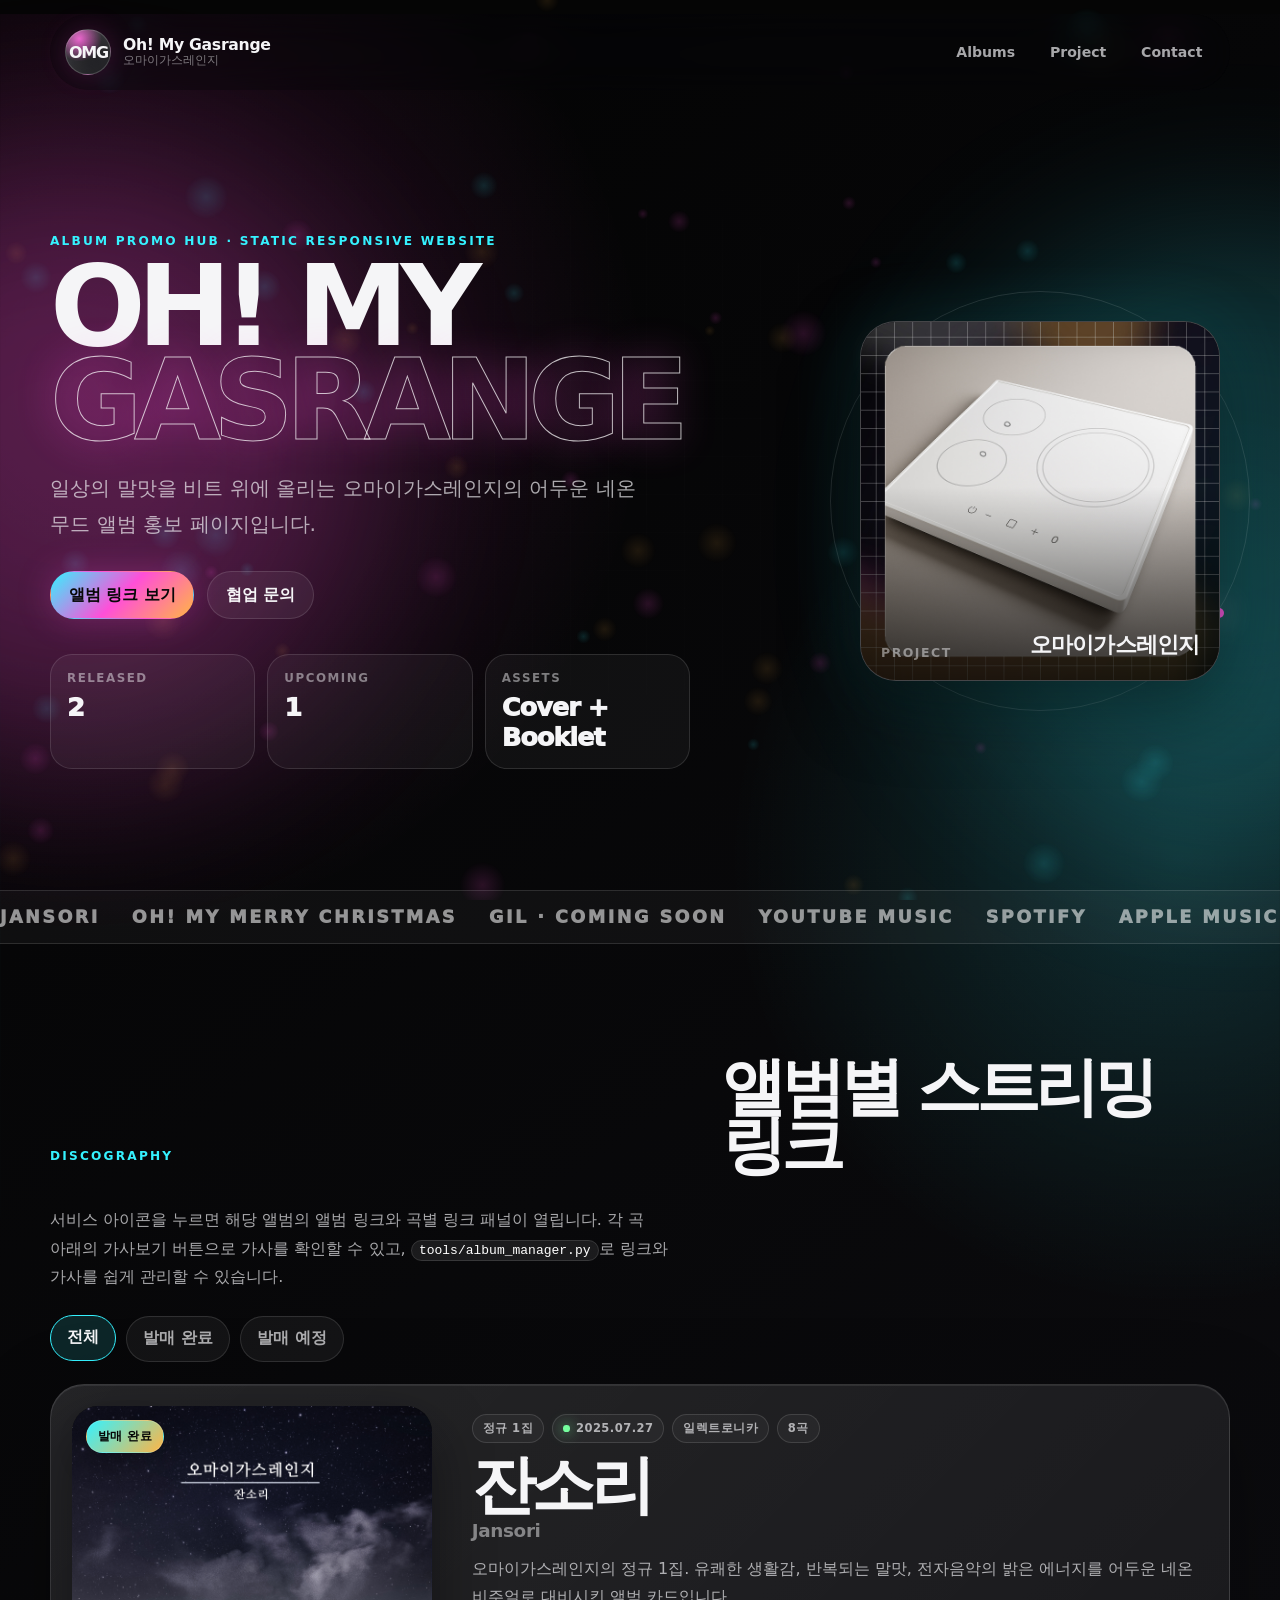
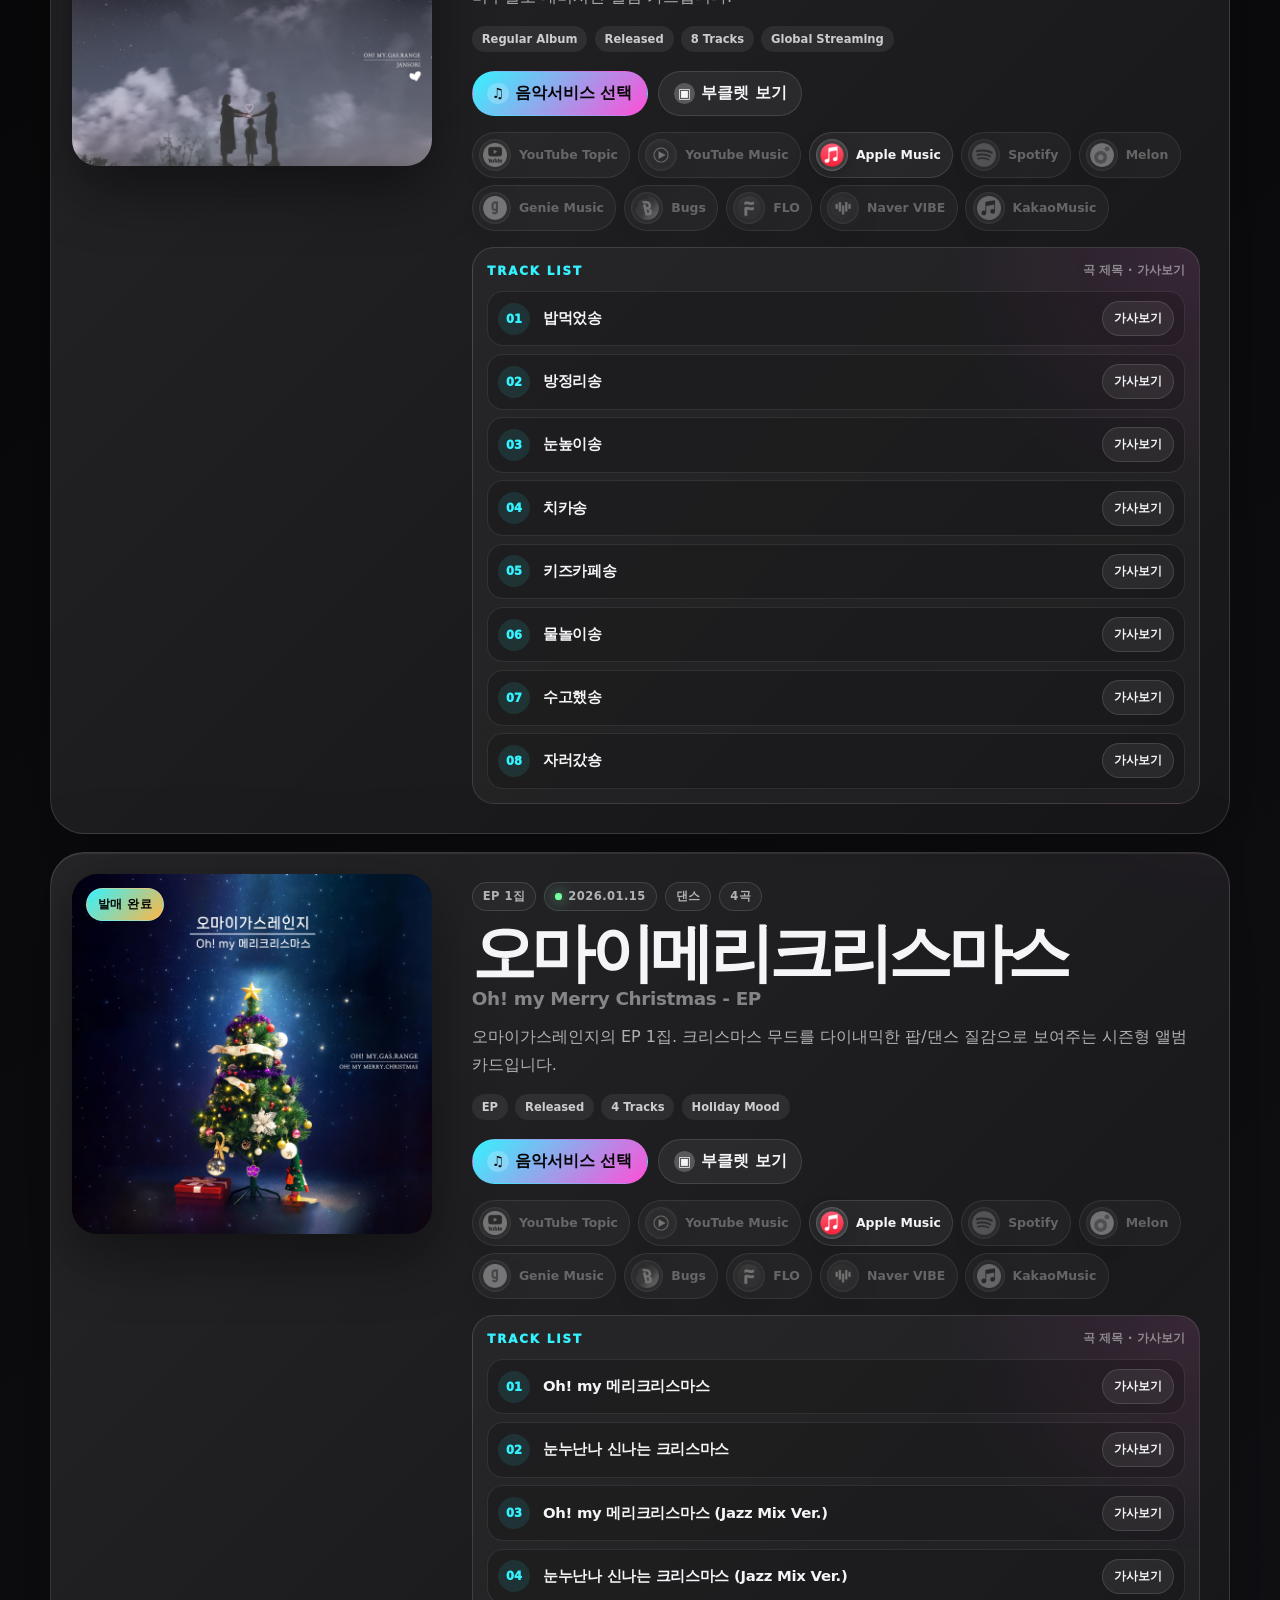
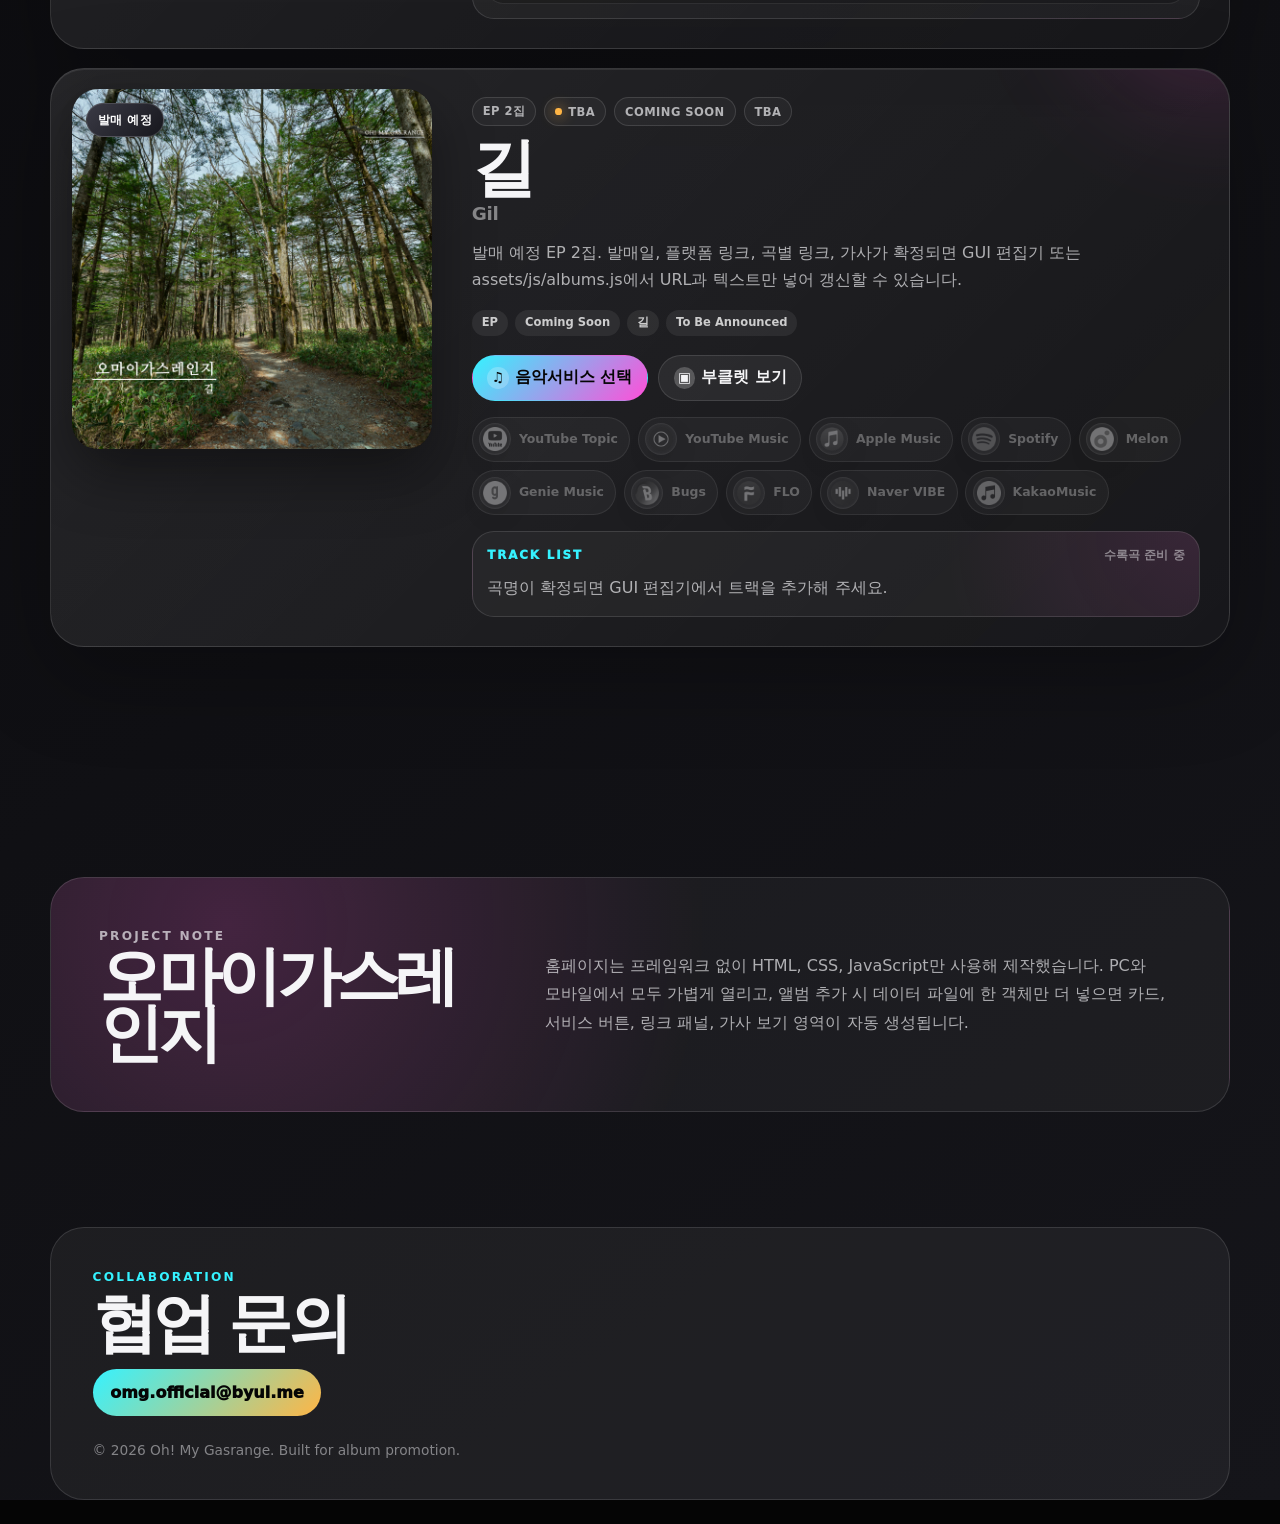
==== commit e38d024f: "update files" ====
--- a/index.html
+++ b/index.html
@@ -4,7 +4,7 @@
   <meta charset="utf-8" />
   <meta name="viewport" content="width=device-width, initial-scale=1, viewport-fit=cover" />
   <meta name="theme-color" content="#070707" />
-  <meta name="description" content="오마이가스레인지 Oh! My Gasrange! 공식 앨범 프로모션 사이트. 정규 1집 잔소리, EP 오마이메리크리스마스, 발매 예정 EP 길." />
+  <meta name="description" content="오마이가스레인지 Oh! My Gasrange 공식 프로젝트 및 앨범 프로모션 사이트. 정규 1집 잔소리, EP 오마이메리크리스마스, 발매 예정 EP 길." />
   <meta property="og:title" content="Oh! My Gasrange | 오마이가스레인지" />
   <meta property="og:description" content="오마이가스레인지 프로젝트의 앨범과 전 세계 주요 스트리밍 링크를 한 곳에서 확인하세요." />
   <meta property="og:type" content="website" />
@@ -30,7 +30,7 @@
       <a class="brand" href="#top" aria-label="Oh! My Gasrange 홈으로 이동">
         <span class="brand-mark">OMG</span>
         <span class="brand-text">
-          <strong>Oh! My Gasrange!</strong>
+          <strong>Oh! My Gasrange</strong>
           <small>오마이가스레인지</small>
         </span>
       </a>
@@ -46,11 +46,11 @@
         <div class="hero-copy reveal">
           <p class="eyebrow">Album Promo Hub · Static Responsive Website</p>
           <h1 id="hero-title">
-            Oh! My<br />
-            <span>Gasrange</span>
+            <span class="hero-title-solid">Oh! My</span>
+            <span class="hero-title-outline">Gasrange</span>
           </h1>
           <p class="hero-subtitle">
-            오마이가스레인지는 초등학생 아이와 친구들이 오마이갓을 재미있게 부르는 표현입니다. 
+            일상의 말맛을 비트 위에 올리는 오마이가스레인지의 어두운 네온 무드 앨범 홍보 페이지입니다.
           </p>
           <div class="hero-actions">
             <a class="button button-primary" href="#albums">앨범 링크 보기</a>
@@ -73,12 +73,12 @@
         </div>
 
         <div class="hero-visual reveal" aria-label="프로젝트 이미지 카드">
-          <div class="project-orbit" aria-hidden="true"></div>
-          <figure class="project-card tilt-card">
-            <img src="assets/images/project.jpg" alt="오마이가스레인지 프로젝트 이미지" width="1200" height="1200" />
+          <div class="artist-orbit" aria-hidden="true"></div>
+          <figure class="artist-card tilt-card">
+            <img data-project-image src="assets/images/project.jpg" alt="오마이가스레인지 프로젝트 이미지" width="1200" height="1200" />
             <figcaption>
               <span>Project</span>
-              <strong>오! 마이 가스레인지</strong>
+              <strong>오마이가스레인지</strong>
             </figcaption>
           </figure>
         </div>
@@ -88,7 +88,7 @@
         <div class="marquee-track">
           <span>JANSORI</span>
           <span>OH! MY MERRY CHRISTMAS</span>
-          <span>ROAD · COMING SOON</span>
+          <span>GIL · COMING SOON</span>
           <span>YOUTUBE MUSIC</span>
           <span>SPOTIFY</span>
           <span>APPLE MUSIC</span>
@@ -111,7 +111,7 @@
           <h2 id="albums-title">앨범별 스트리밍 링크</h2>
           <p>
             서비스 아이콘을 누르면 해당 앨범의 앨범 링크와 곡별 링크 패널이 열립니다.
-            빈 링크는 준비 중으로 표시되며, <code>assets/js/albums.js</code>만 수정하면 새 앨범도 자동으로 반영됩니다.
+            각 곡 아래의 가사보기 버튼으로 가사를 확인할 수 있고, <code>tools/album_manager.py</code>로 링크와 가사를 쉽게 관리할 수 있습니다.
           </p>
         </div>
 
@@ -128,12 +128,11 @@
         <div class="about-card reveal">
           <div>
             <p class="eyebrow">Project Note</p>
-            <h2 id="about-title">오! 마이 가스레인지</h2>
+            <h2 id="about-title">오마이가스레인지</h2>
           </div>
           <p>
-            오마이가스레인지는 초등학생 아이와 친구들이 오마이갓을 재미있게 부르는 표현입니다. 
-	    밥먹으라는 잔소리를 스마트폰의 음성 녹음으로 녹음하여 반복재생하던 것에서부터 시작하여, 좀더 재미있고 즐거운 잔소리를 해보고자 하는 마음에서,
-            가족의 이야기를 가사로 직접 작성하여, AI 작곡 툴을 통해 멜로디를 입혀 노래로 만든 가족 앨범 프로젝트입니다.          
+            홈페이지는 프레임워크 없이 HTML, CSS, JavaScript만 사용해 제작했습니다.
+            PC와 모바일에서 모두 가볍게 열리고, 앨범 추가 시 데이터 파일에 한 객체만 더 넣으면 카드, 서비스 버튼, 링크 패널, 가사 보기 영역이 자동 생성됩니다.
           </p>
         </div>
       </section>
@@ -163,6 +162,13 @@
     </figure>
   </div>
 
+  <div class="lyrics-modal" id="lyrics-modal" role="dialog" aria-modal="true" aria-labelledby="lyrics-title" hidden>
+    <div class="lyrics-card">
+      <button class="lyrics-close" type="button" data-close-lyrics aria-label="가사 닫기">×</button>
+      <div id="lyrics-content"></div>
+    </div>
+  </div>
+
   <noscript>
     <div class="noscript-message">
       이 사이트는 앨범 카드와 링크 패널을 표시하기 위해 JavaScript가 필요합니다.
--- a/assets/css/styles.css
+++ b/assets/css/styles.css
@@ -1,17 +1,10 @@
-/*
-  커스텀 한글 폰트 적용 방법:
-  1) assets/fonts/omg-round.woff2 파일을 넣습니다.
-  2) 아래 @font-face 블록의 주석을 해제합니다.
-  3) --font 맨 앞의 "OMG Round"가 해당 폰트를 사용합니다.
-
 @font-face {
   font-family: "OMG Round";
-  src: url("../fonts/omg-round.woff2") format("woff2");
+  src: local("OMG Round"), url("../fonts/OMG-Round.woff2") format("woff2");
   font-weight: 100 900;
   font-style: normal;
   font-display: swap;
 }
-*/
 
 :root {
   color-scheme: dark;
@@ -36,7 +29,7 @@
   --max-width: 1180px;
   --header-height: 76px;
   --ease-out: cubic-bezier(.16, 1, .3, 1);
-  --font: "OMG Round", "NanumSquareRound", "Pretendard", "SUIT", ui-sans-serif, system-ui, -apple-system, BlinkMacSystemFont, "Apple SD Gothic Neo", "Noto Sans KR", "Segoe UI", sans-serif;
+  --font: "OMG Round", "Pretendard", "SUIT", "NanumSquareRound", "Cafe24SsurroundAir", "Apple SD Gothic Neo", "Noto Sans KR", "Segoe UI", ui-sans-serif, system-ui, -apple-system, BlinkMacSystemFont, sans-serif;
 }
 
 * {
@@ -259,18 +252,12 @@
 
 .hero {
   display: grid;
-  grid-template-columns: minmax(0, .98fr) minmax(280px, .72fr);
+  grid-template-columns: minmax(0, 1fr) minmax(260px, 380px);
   align-items: center;
-  gap: clamp(2rem, 5vw, 4rem);
+  gap: clamp(1.6rem, 4vw, 3.25rem);
   min-height: calc(100vh - var(--header-height) - 24px);
   min-height: calc(100svh - var(--header-height) - 24px);
   padding: clamp(3rem, 8vw, 6.6rem) 0 clamp(3rem, 7vw, 5rem);
-}
-
-.hero-copy {
-  position: relative;
-  z-index: 2;
-  min-width: 0;
 }
 
 .eyebrow {
@@ -282,18 +269,29 @@
   text-transform: uppercase;
 }
 
+.hero-copy {
+  position: relative;
+  z-index: 2;
+  min-width: 0;
+}
+
 .hero h1 {
   margin: 0;
-  max-width: 780px;
-  inline-size: min(100%, 760px);
-  font-size: clamp(3.7rem, 7.6vw, 8.25rem);
-  line-height: .82;
+  max-width: 100%;
+  font-size: clamp(3.8rem, 8.8vw, 8.8rem);
+  line-height: .84;
   letter-spacing: -.075em;
   text-transform: uppercase;
+  text-wrap: balance;
 }
 
 .hero h1 span {
   display: block;
+  max-width: 100%;
+  white-space: nowrap;
+}
+
+.hero-title-outline {
   color: transparent;
   -webkit-text-stroke: 1px rgba(255,255,255,.72);
   text-shadow: 0 0 40px rgba(255,79,216,.24);
@@ -384,23 +382,23 @@
 
 .hero-visual {
   position: relative;
-  z-index: 1;
+  min-width: 0;
   min-height: 420px;
   display: grid;
   place-items: center;
 }
 
-.project-orbit {
+.artist-orbit {
   position: absolute;
-  width: min(82vw, 470px);
+  width: min(78vw, 420px);
   aspect-ratio: 1;
   border: 1px solid rgba(255,255,255,.12);
   border-radius: 50%;
   animation: spin 16s linear infinite;
 }
 
-.project-orbit::before,
-.project-orbit::after {
+.artist-orbit::before,
+.artist-orbit::after {
   content: "";
   position: absolute;
   border-radius: 50%;
@@ -408,14 +406,14 @@
   box-shadow: 0 0 30px currentColor;
 }
 
-.project-orbit::before {
+.artist-orbit::before {
   width: 14px;
   height: 14px;
   left: 12%;
   top: 14%;
 }
 
-.project-orbit::after {
+.artist-orbit::after {
   width: 10px;
   height: 10px;
   right: 6%;
@@ -423,9 +421,9 @@
   background: var(--accent);
 }
 
-.project-card {
+.artist-card {
   position: relative;
-  width: min(82vw, 410px);
+  width: min(74vw, 360px);
   aspect-ratio: 1;
   margin: 0;
   overflow: hidden;
@@ -437,21 +435,21 @@
   transition: transform .2s ease;
 }
 
-.project-card img {
+.artist-card img {
   width: 100%;
   height: 100%;
   object-fit: cover;
   transform: scale(1.02);
 }
 
-.project-card::after {
+.artist-card::after {
   content: "";
   position: absolute;
   inset: 0;
   background: linear-gradient(180deg, transparent 46%, rgba(0,0,0,.7));
 }
 
-.project-card figcaption {
+.artist-card figcaption {
   position: absolute;
   left: 20px;
   right: 20px;
@@ -463,15 +461,16 @@
   gap: 1rem;
 }
 
-.project-card figcaption span {
+.artist-card figcaption span {
   color: var(--muted-2);
   font-size: .78rem;
   font-weight: 900;
+  white-space: nowrap;
   letter-spacing: .12em;
   text-transform: uppercase;
 }
 
-.project-card figcaption strong {
+.artist-card figcaption strong {
   font-size: clamp(1.1rem, 2vw, 1.4rem);
   letter-spacing: -.04em;
 }
@@ -788,6 +787,121 @@
   background: linear-gradient(135deg, var(--accent-2), var(--accent));
 }
 
+
+.button-icon {
+  display: inline-grid;
+  place-items: center;
+  flex: 0 0 auto;
+  width: 1.35rem;
+  height: 1.35rem;
+  margin-right: .38rem;
+  border-radius: 50%;
+  background: rgba(255, 255, 255, .22);
+  font-size: .86rem;
+  line-height: 1;
+}
+
+.track-preview {
+  margin-top: 1rem;
+  border: 1px solid var(--line);
+  border-radius: 22px;
+  padding: .9rem;
+  background:
+    radial-gradient(circle at 100% 0%, rgba(255,79,216,.1), transparent 16rem),
+    rgba(255,255,255,.04);
+}
+
+.track-preview.is-empty {
+  color: var(--muted);
+}
+
+.track-preview.is-empty p {
+  margin: .7rem 0 0;
+  line-height: 1.65;
+}
+
+.track-preview-heading {
+  display: flex;
+  align-items: center;
+  justify-content: space-between;
+  gap: 1rem;
+  margin-bottom: .72rem;
+}
+
+.track-preview-heading span {
+  color: var(--accent-2);
+  font-size: .74rem;
+  font-weight: 950;
+  letter-spacing: .16em;
+  text-transform: uppercase;
+}
+
+.track-preview-heading small {
+  color: var(--muted-2);
+  font-size: .78rem;
+  font-weight: 800;
+}
+
+.track-preview-list {
+  display: grid;
+  gap: .48rem;
+}
+
+.track-preview-row {
+  display: grid;
+  grid-template-columns: 2.2rem minmax(0, 1fr) auto;
+  align-items: center;
+  gap: .6rem;
+  border: 1px solid rgba(255,255,255,.09);
+  border-radius: 16px;
+  padding: .58rem .62rem;
+  background: rgba(0,0,0,.18);
+}
+
+.track-index {
+  display: inline-grid;
+  place-items: center;
+  width: 2rem;
+  height: 2rem;
+  border-radius: 50%;
+  color: var(--accent-2);
+  background: rgba(53,242,255,.1);
+  font-size: .72rem;
+  font-weight: 950;
+}
+
+.track-preview-row strong {
+  min-width: 0;
+  overflow-wrap: anywhere;
+  word-break: keep-all;
+  font-size: .93rem;
+  letter-spacing: -.02em;
+}
+
+.lyrics-button,
+.lyrics-link {
+  border: 1px solid var(--line);
+  border-radius: 999px;
+  padding: .5rem .68rem;
+  color: var(--text);
+  background: rgba(255,255,255,.07);
+  cursor: pointer;
+  font-size: .78rem;
+  font-weight: 950;
+  white-space: nowrap;
+  transition: transform .2s ease, border-color .2s ease, background .2s ease;
+}
+
+.lyrics-button:hover,
+.lyrics-button:focus-visible,
+.lyrics-link:hover,
+.lyrics-link:focus-visible {
+  transform: translateY(-1px);
+  border-color: var(--accent-2);
+  background: rgba(53,242,255,.12);
+  outline: none;
+}
+
 .service-strip {
   display: flex;
   flex-wrap: wrap;
@@ -798,16 +912,17 @@
 .service-pill {
   display: inline-flex;
   align-items: center;
-  gap: .45rem;
-  min-height: 40px;
+  gap: .5rem;
+  min-height: 44px;
   border: 1px solid var(--line);
   border-radius: 999px;
-  padding: .42rem .65rem .42rem .45rem;
+  padding: .36rem .72rem .36rem .38rem;
   color: var(--text);
   background: rgba(255,255,255,.055);
   cursor: pointer;
   font-size: .78rem;
   font-weight: 900;
+  white-space: nowrap;
   transition: transform .2s ease, opacity .2s ease, border-color .2s ease, background .2s ease;
 }
 
@@ -825,61 +940,56 @@
 }
 
 .service-icon {
-  position: relative;
-  display: grid;
-  flex: 0 0 auto;
+  display: grid;
   place-items: center;
-  width: 30px;
-  height: 30px;
+  flex: 0 0 32px;
+  width: 32px;
+  height: 32px;
+  border: 1px solid rgba(255,255,255,.16);
+  border-radius: 50%;
   overflow: hidden;
-  border-radius: 50%;
+  background: rgba(255,255,255,.1);
+  box-shadow: inset 0 0 0 1px rgba(255,255,255,.04), 0 10px 24px rgba(0,0,0,.22);
+}
+
+.service-icon img {
+  display: block;
+  width: 100%;
+  height: 100%;
+  object-fit: contain;
+  padding: 3px;
+}
+
+.service-icon-text[hidden] {
+  display: none;
+}
+
+.service-icon-text {
+  display: grid;
+  place-items: center;
+  width: 100%;
+  height: 100%;
   color: #050505;
   background: linear-gradient(135deg, var(--accent-2), var(--accent));
-  box-shadow: 0 0 0 1px rgba(255,255,255,.16), 0 8px 18px rgba(0,0,0,.22);
+  font-size: .68rem;
+  font-weight: 950;
+  letter-spacing: -.03em;
+}
+
+.service-icon-fallback {
+  color: #050505;
+  background: linear-gradient(135deg, var(--accent-2), var(--accent));
   font-size: .72rem;
   font-weight: 950;
 }
 
-.service-icon img {
-  width: 100%;
-  height: 100%;
-  border-radius: inherit;
-  object-fit: cover;
-}
-
-.service-name,
-.service-tab-name {
-  min-width: 0;
-}
-
-.service-youtubeTopic .service-icon,
-.service-youtubeMusic .service-icon {
-  background: linear-gradient(135deg, #ff7272, #ff1f1f);
-  color: #fff;
-}
-
-.service-spotify .service-icon {
-  background: linear-gradient(135deg, #6aff8e, #1ed760);
-}
-
-.service-apple .service-icon {
-  background: linear-gradient(135deg, #fff, #cfcfd6);
-}
-
-.service-kakao .service-icon {
-  background: linear-gradient(135deg, #fee500, #ffbf2b);
-}
-
-.service-bugs .service-icon {
-  background: linear-gradient(135deg, #ff8a46, #ff4d4d);
-  color: #fff;
-}
-
-.service-melon .service-icon,
-.service-genie .service-icon,
-.service-flo .service-icon,
-.service-vibe .service-icon {
-  background: linear-gradient(135deg, #a6ffcb, #35f2ff);
+.service-pill.is-muted .service-icon {
+  filter: grayscale(1);
+  opacity: .55;
+}
+
+.service-label {
+  line-height: 1;
 }
 
 .about-card {
@@ -929,7 +1039,8 @@
 }
 
 .panel-backdrop,
-.lightbox {
+.lightbox,
+.lyrics-modal {
   position: fixed;
   inset: 0;
   z-index: 50;
@@ -943,8 +1054,8 @@
   left: 50%;
   top: 50%;
   z-index: 60;
-  width: min(calc(100vw - 28px), 860px);
-  max-height: min(82vh, 760px);
+  width: min(calc(100vw - 28px), 920px);
+  max-height: min(84vh, 760px);
   overflow: auto;
   transform: translate(-50%, -50%);
   border: 1px solid var(--line-strong);
@@ -957,7 +1068,8 @@
 }
 
 .panel-close,
-.lightbox-close {
+.lightbox-close,
+.lyrics-close {
   position: absolute;
   right: 16px;
   top: 14px;
@@ -978,39 +1090,39 @@
 .panel-close:hover,
 .panel-close:focus-visible,
 .lightbox-close:hover,
-.lightbox-close:focus-visible {
+.lightbox-close:focus-visible,
+.lyrics-close:hover,
+.lyrics-close:focus-visible {
   border-color: var(--accent-2);
   outline: none;
 }
 
 .panel-header {
   display: grid;
-  grid-template-columns: clamp(58px, 10vw, 76px) minmax(0, 1fr);
-  gap: .85rem;
+  grid-template-columns: 68px minmax(0, 1fr);
+  gap: .9rem;
   align-items: center;
   padding-right: 3rem;
 }
 
 .panel-cover {
-  width: clamp(58px, 10vw, 76px);
-  height: clamp(58px, 10vw, 76px);
-  max-width: 76px;
-  max-height: 76px;
+  width: 68px;
   aspect-ratio: 1;
-  border-radius: 16px;
+  border-radius: 14px;
   object-fit: cover;
   box-shadow: 0 12px 32px rgba(0,0,0,.34);
 }
 
-.panel-meta {
+.panel-title-block {
   min-width: 0;
 }
 
 .panel-header h2 {
   margin: 0;
-  font-size: clamp(1.45rem, 3vw, 2.25rem);
-  letter-spacing: -.05em;
+  font-size: clamp(1.35rem, 2.6vw, 2.05rem);
+  letter-spacing: -.04em;
   overflow-wrap: anywhere;
+  word-break: keep-all;
 }
 
 .panel-header p {
@@ -1020,36 +1132,32 @@
 }
 
 .service-tabs {
-  display: grid;
-  grid-template-columns: repeat(auto-fit, minmax(154px, 1fr));
-  gap: .5rem;
+  display: flex;
+  gap: .45rem;
+  overflow-x: auto;
   padding: 1.1rem 0 .7rem;
+  scrollbar-width: thin;
 }
 
 .service-tab {
+  flex: 0 0 auto;
   display: inline-flex;
   align-items: center;
-  justify-content: flex-start;
-  gap: .55rem;
-  min-width: 0;
+  gap: .48rem;
   border: 1px solid var(--line);
   border-radius: 999px;
-  padding: .42rem .7rem .42rem .46rem;
+  padding: .44rem .72rem .44rem .44rem;
   color: var(--muted);
   background: rgba(255,255,255,.05);
   cursor: pointer;
   font-weight: 900;
+  white-space: nowrap;
 }
 
 .service-tab .service-icon {
-  width: 34px;
-  height: 34px;
-}
-
-.service-tab-name {
-  overflow: hidden;
-  text-overflow: ellipsis;
-  white-space: nowrap;
+  flex-basis: 28px;
+  width: 28px;
+  height: 28px;
 }
 
 .service-tab.is-active {
@@ -1097,6 +1205,90 @@
   font-weight: 950;
 }
 
+
+.link-actions {
+  display: flex;
+  align-items: center;
+  justify-content: flex-end;
+  flex-wrap: wrap;
+  gap: .45rem;
+}
+
+.track-link-info {
+  min-width: 0;
+}
+
+.disabled-link {
+  flex: 0 0 auto;
+  border: 1px solid var(--line);
+  border-radius: 999px;
+  padding: .65rem .82rem;
+  color: var(--muted-2);
+  background: rgba(255,255,255,.04);
+  font-size: .86rem;
+  font-weight: 950;
+}
+
+.lyrics-card {
+  position: fixed;
+  left: 50%;
+  top: 50%;
+  z-index: 70;
+  width: min(calc(100vw - 28px), 720px);
+  max-height: min(82vh, 720px);
+  overflow: auto;
+  transform: translate(-50%, -50%);
+  border: 1px solid var(--line-strong);
+  border-radius: 32px;
+  padding: clamp(1.2rem, 3vw, 1.65rem);
+  background:
+    radial-gradient(circle at 10% 0%, rgba(255,79,216,.18), transparent 22rem),
+    radial-gradient(circle at 92% 10%, rgba(53,242,255,.14), transparent 20rem),
+    #101014;
+  box-shadow: var(--shadow);
+}
+
+.lyrics-close {
+  right: 16px;
+  top: 14px;
+}
+
+.lyrics-header {
+  padding-right: 3rem;
+}
+
+.lyrics-header h2 {
+  margin: 0;
+  font-size: clamp(1.55rem, 4vw, 2.5rem);
+  letter-spacing: -.05em;
+  line-height: 1.08;
+}
+
+.lyrics-header p:not(.eyebrow) {
+  margin: .45rem 0 0;
+  color: var(--muted);
+}
+
+.lyrics-body {
+  margin-top: 1.2rem;
+  border: 1px solid var(--line);
+  border-radius: 22px;
+  padding: clamp(1rem, 3vw, 1.35rem);
+  background: rgba(255,255,255,.045);
+  color: rgba(255,255,255,.88);
+  line-height: 1.92;
+  white-space: normal;
+  word-break: keep-all;
+}
+
+.lyrics-body p {
+  margin: 0;
+}
+
+.lyrics-body p + p {
+  margin-top: 1.1rem;
+}
+
 .panel-section-title {
   margin: 1.35rem 0 .2rem;
   color: var(--muted-2);
@@ -1122,6 +1314,7 @@
 }
 
 .lightbox[hidden],
+.lyrics-modal[hidden],
 .link-panel[hidden],
 .panel-backdrop[hidden] {
   display: none;
@@ -1191,7 +1384,7 @@
   to { transform: translateX(-50%); }
 }
 
-@media (max-width: 1080px) {
+@media (max-width: 900px) {
   :root {
     --header-height: 68px;
   }
@@ -1241,6 +1434,40 @@
   }
 }
 
+
+@media (max-width: 760px) {
+  .track-preview-row {
+    grid-template-columns: 2rem minmax(0, 1fr);
+  }
+
+  .track-preview-row .lyrics-button {
+    grid-column: 2;
+    justify-self: start;
+  }
+
+  .track-preview-heading {
+    align-items: flex-start;
+    flex-direction: column;
+    gap: .25rem;
+  }
+
+  .track-link-row {
+    align-items: stretch;
+    flex-direction: column;
+  }
+
+  .link-actions {
+    justify-content: stretch;
+  }
+
+  .link-actions .lyrics-link,
+  .link-actions .open-link,
+  .link-actions .disabled-link {
+    flex: 1 1 auto;
+    text-align: center;
+  }
+}
+
 @media (max-width: 620px) {
   .section-wrap {
     width: min(calc(100% - 22px), var(--max-width));
@@ -1265,8 +1492,8 @@
   }
 
   .hero h1 {
-    font-size: clamp(3.2rem, 16.8vw, 5.8rem);
-    letter-spacing: -.065em;
+    font-size: clamp(3.2rem, 15.8vw, 5.8rem);
+    letter-spacing: -.07em;
   }
 
   .hero-stats {
@@ -1277,7 +1504,7 @@
     min-height: 320px;
   }
 
-  .project-card {
+  .artist-card {
     border-radius: 28px;
   }
 
@@ -1309,29 +1536,44 @@
     padding-bottom: calc(1.2rem + env(safe-area-inset-bottom));
   }
 
+
+  .lyrics-card {
+    left: 0;
+    right: 0;
+    bottom: 0;
+    top: auto;
+    width: 100%;
+    max-height: 88vh;
+    transform: none;
+    border-radius: 28px 28px 0 0;
+    border-inline: 0;
+    border-bottom: 0;
+    padding-bottom: calc(1.2rem + env(safe-area-inset-bottom));
+  }
+
   .panel-header {
-    grid-template-columns: 56px minmax(0, 1fr);
-    gap: .72rem;
-    padding-right: 2.3rem;
+    grid-template-columns: 54px minmax(0, 1fr);
+    gap: .7rem;
+    padding-right: 2.4rem;
   }
 
   .panel-cover {
-    width: 56px;
-    height: 56px;
-    border-radius: 14px;
-  }
-
-  .service-tabs {
-    grid-template-columns: repeat(2, minmax(0, 1fr));
+    width: 54px;
+    border-radius: 12px;
+  }
+
+  .panel-header h2 {
+    font-size: clamp(1.16rem, 5.7vw, 1.55rem);
   }
 
   .service-tab {
-    padding-right: .55rem;
+    padding: .38rem .6rem .38rem .38rem;
   }
 
   .service-tab .service-icon {
-    width: 30px;
-    height: 30px;
+    flex-basis: 24px;
+    width: 24px;
+    height: 24px;
   }
 
   .link-row {
@@ -1366,3 +1608,7 @@
     display: none;
   }
 }
+
+.service-icon-text[hidden] {
+  display: none !important;
+}
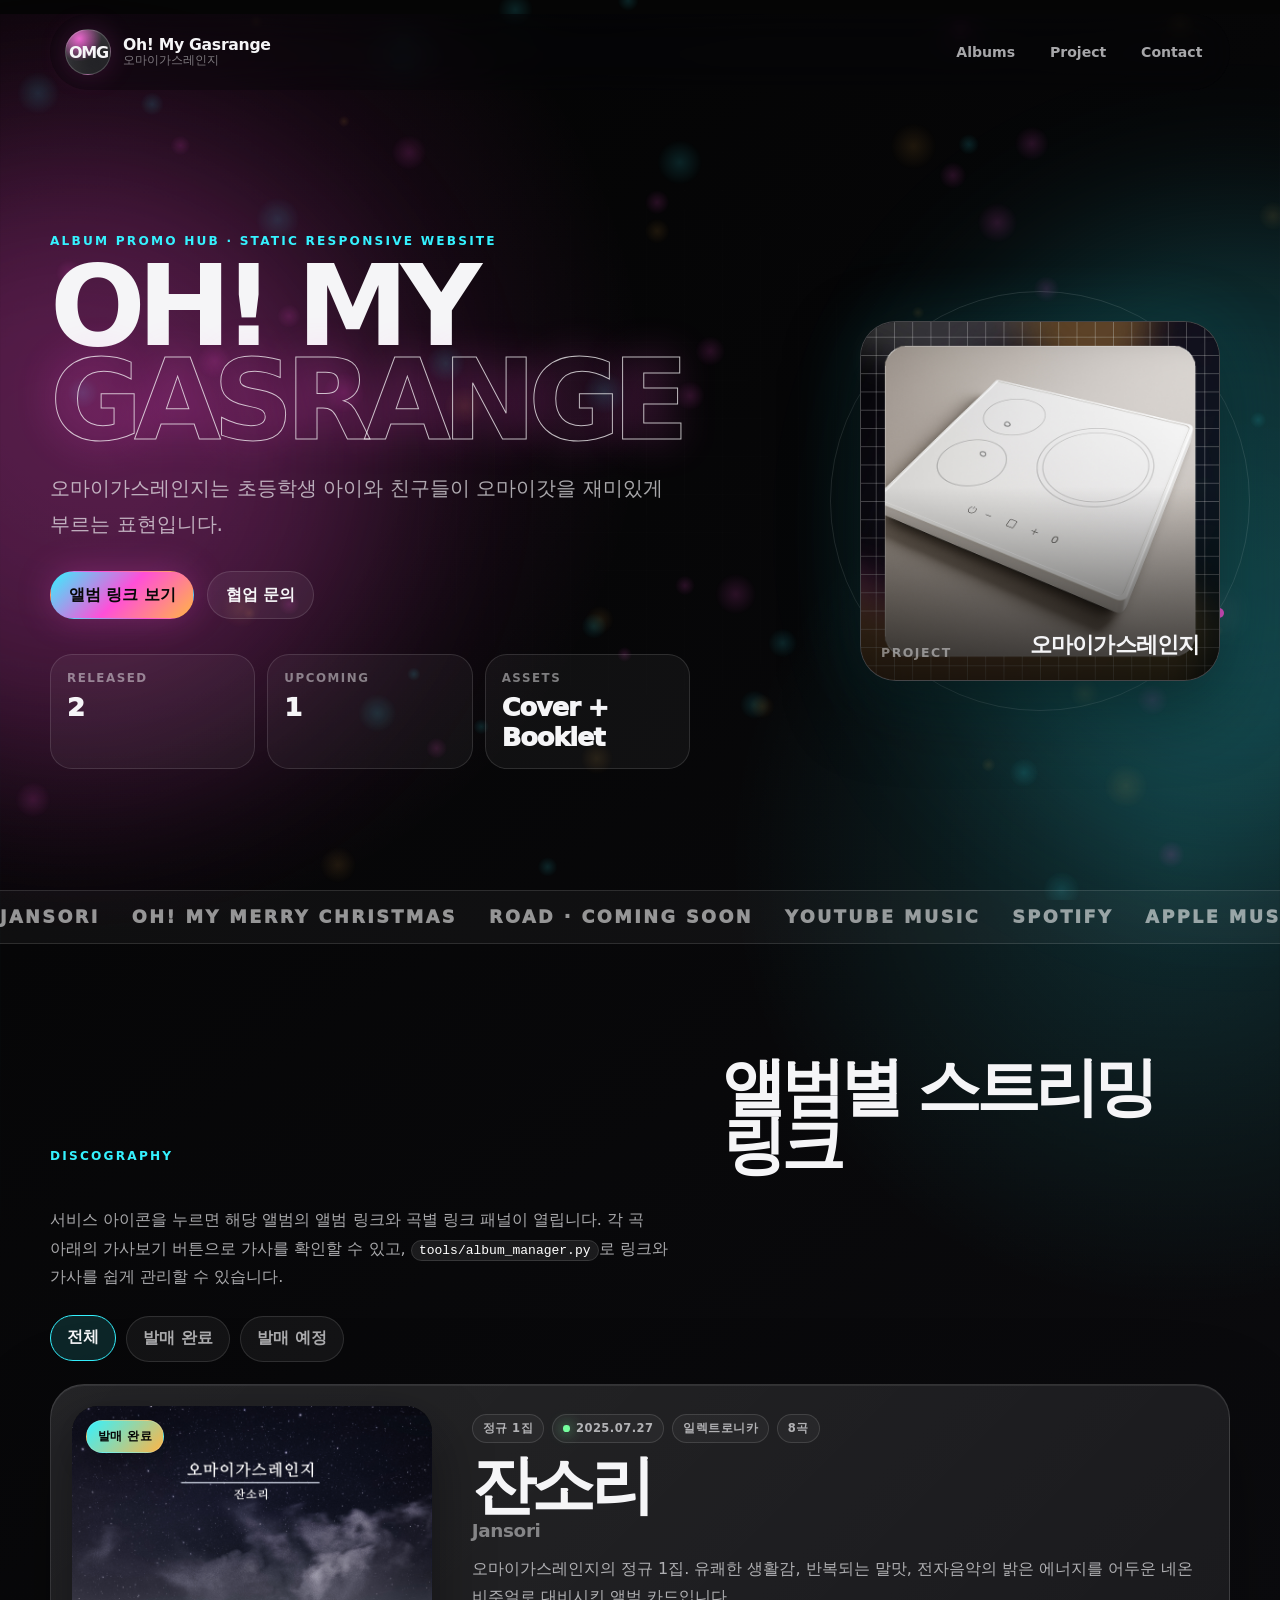
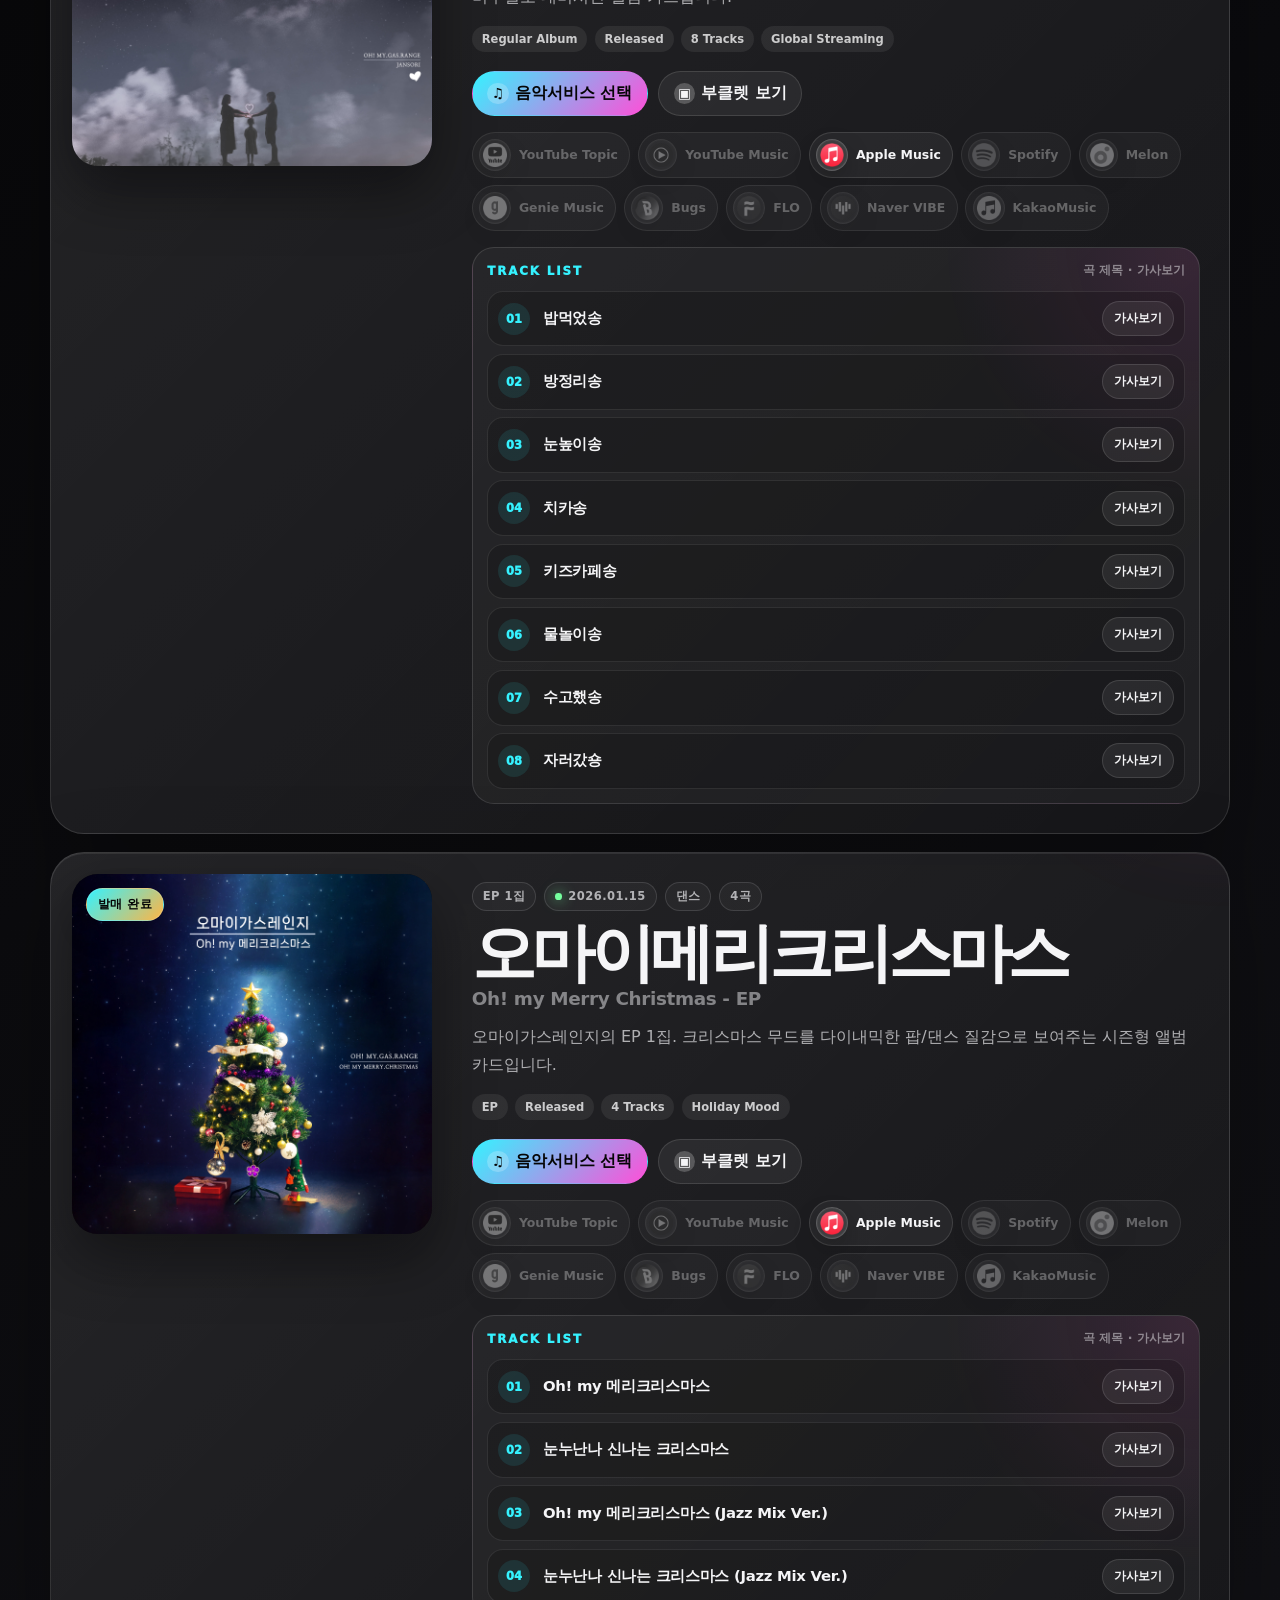
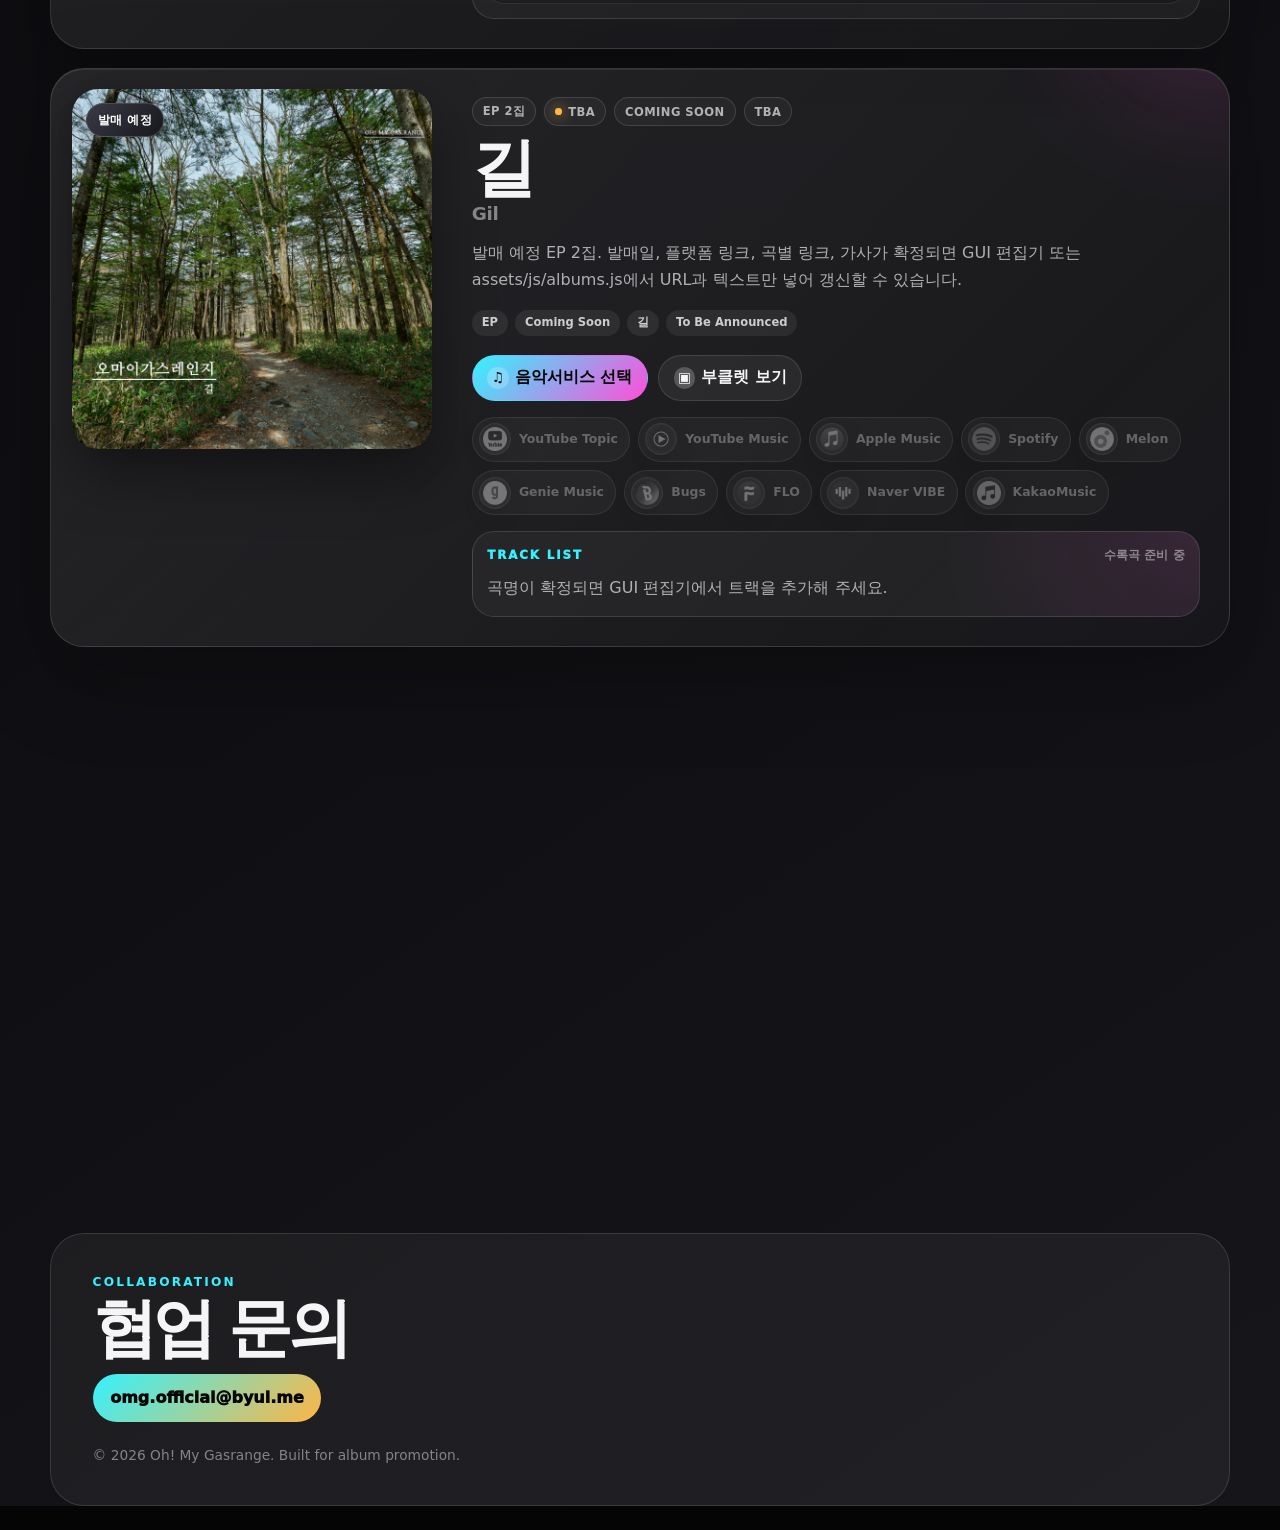
==== commit e305fe80: "update files" ====
--- a/index.html
+++ b/index.html
@@ -4,12 +4,12 @@
   <meta charset="utf-8" />
   <meta name="viewport" content="width=device-width, initial-scale=1, viewport-fit=cover" />
   <meta name="theme-color" content="#070707" />
-  <meta name="description" content="오마이가스레인지 Oh! My Gasrange 공식 프로젝트 및 앨범 프로모션 사이트. 정규 1집 잔소리, EP 오마이메리크리스마스, 발매 예정 EP 길." />
-  <meta property="og:title" content="Oh! My Gasrange | 오마이가스레인지" />
+  <meta name="description" content="오! 마이 가스레인지 Oh! My Gasrange 공식 프로젝트 및 앨범 프로모션 사이트. 정규 1집 잔소리, EP 오마이메리크리스마스, 발매 예정 EP 길." />
+  <meta property="og:title" content="Oh! My Gasrange | 오! 마이 가스레인지" />
   <meta property="og:description" content="오마이가스레인지 프로젝트의 앨범과 전 세계 주요 스트리밍 링크를 한 곳에서 확인하세요." />
   <meta property="og:type" content="website" />
   <meta property="og:image" content="assets/images/project.jpg" />
-  <title>Oh! My Gasrange | 오마이가스레인지</title>
+  <title>Oh! My Gasrange | 오! 마이 가스레인지</title>
   <link rel="icon" href="assets/favicon.svg" type="image/svg+xml" />
   <link rel="preload" href="assets/images/project.jpg" as="image" />
   <link rel="stylesheet" href="assets/css/styles.css" />
@@ -50,7 +50,7 @@
             <span class="hero-title-outline">Gasrange</span>
           </h1>
           <p class="hero-subtitle">
-            일상의 말맛을 비트 위에 올리는 오마이가스레인지의 어두운 네온 무드 앨범 홍보 페이지입니다.
+            오마이가스레인지는 초등학생 아이와 친구들이 오마이갓을 재미있게 부르는 표현입니다.
           </p>
           <div class="hero-actions">
             <a class="button button-primary" href="#albums">앨범 링크 보기</a>
@@ -88,7 +88,7 @@
         <div class="marquee-track">
           <span>JANSORI</span>
           <span>OH! MY MERRY CHRISTMAS</span>
-          <span>GIL · COMING SOON</span>
+          <span>ROAD · COMING SOON</span>
           <span>YOUTUBE MUSIC</span>
           <span>SPOTIFY</span>
           <span>APPLE MUSIC</span>
@@ -128,11 +128,10 @@
         <div class="about-card reveal">
           <div>
             <p class="eyebrow">Project Note</p>
-            <h2 id="about-title">오마이가스레인지</h2>
+            <h2 id="about-title">오! 마이 가스레인지</h2>
           </div>
           <p>
-            홈페이지는 프레임워크 없이 HTML, CSS, JavaScript만 사용해 제작했습니다.
-            PC와 모바일에서 모두 가볍게 열리고, 앨범 추가 시 데이터 파일에 한 객체만 더 넣으면 카드, 서비스 버튼, 링크 패널, 가사 보기 영역이 자동 생성됩니다.
+            오마이가스레인지는 초등학생 아이와 친구들이 오마이갓을 재미있게 부르는 표현입니다. 밥먹으라는 잔소리를 스마트폰의 음성 녹음으로 녹음하여 반복재생하던 것에서부터 시작하여, 좀더 재미있고 즐거운 잔소리를 해보고자 하는 마음에서, 가족의 이야기를 가사로 직접 작성하여, AI 작곡 툴을 통해 멜로디를 입혀 노래로 만든 가족 앨범 프로젝트입니다.
           </p>
         </div>
       </section>
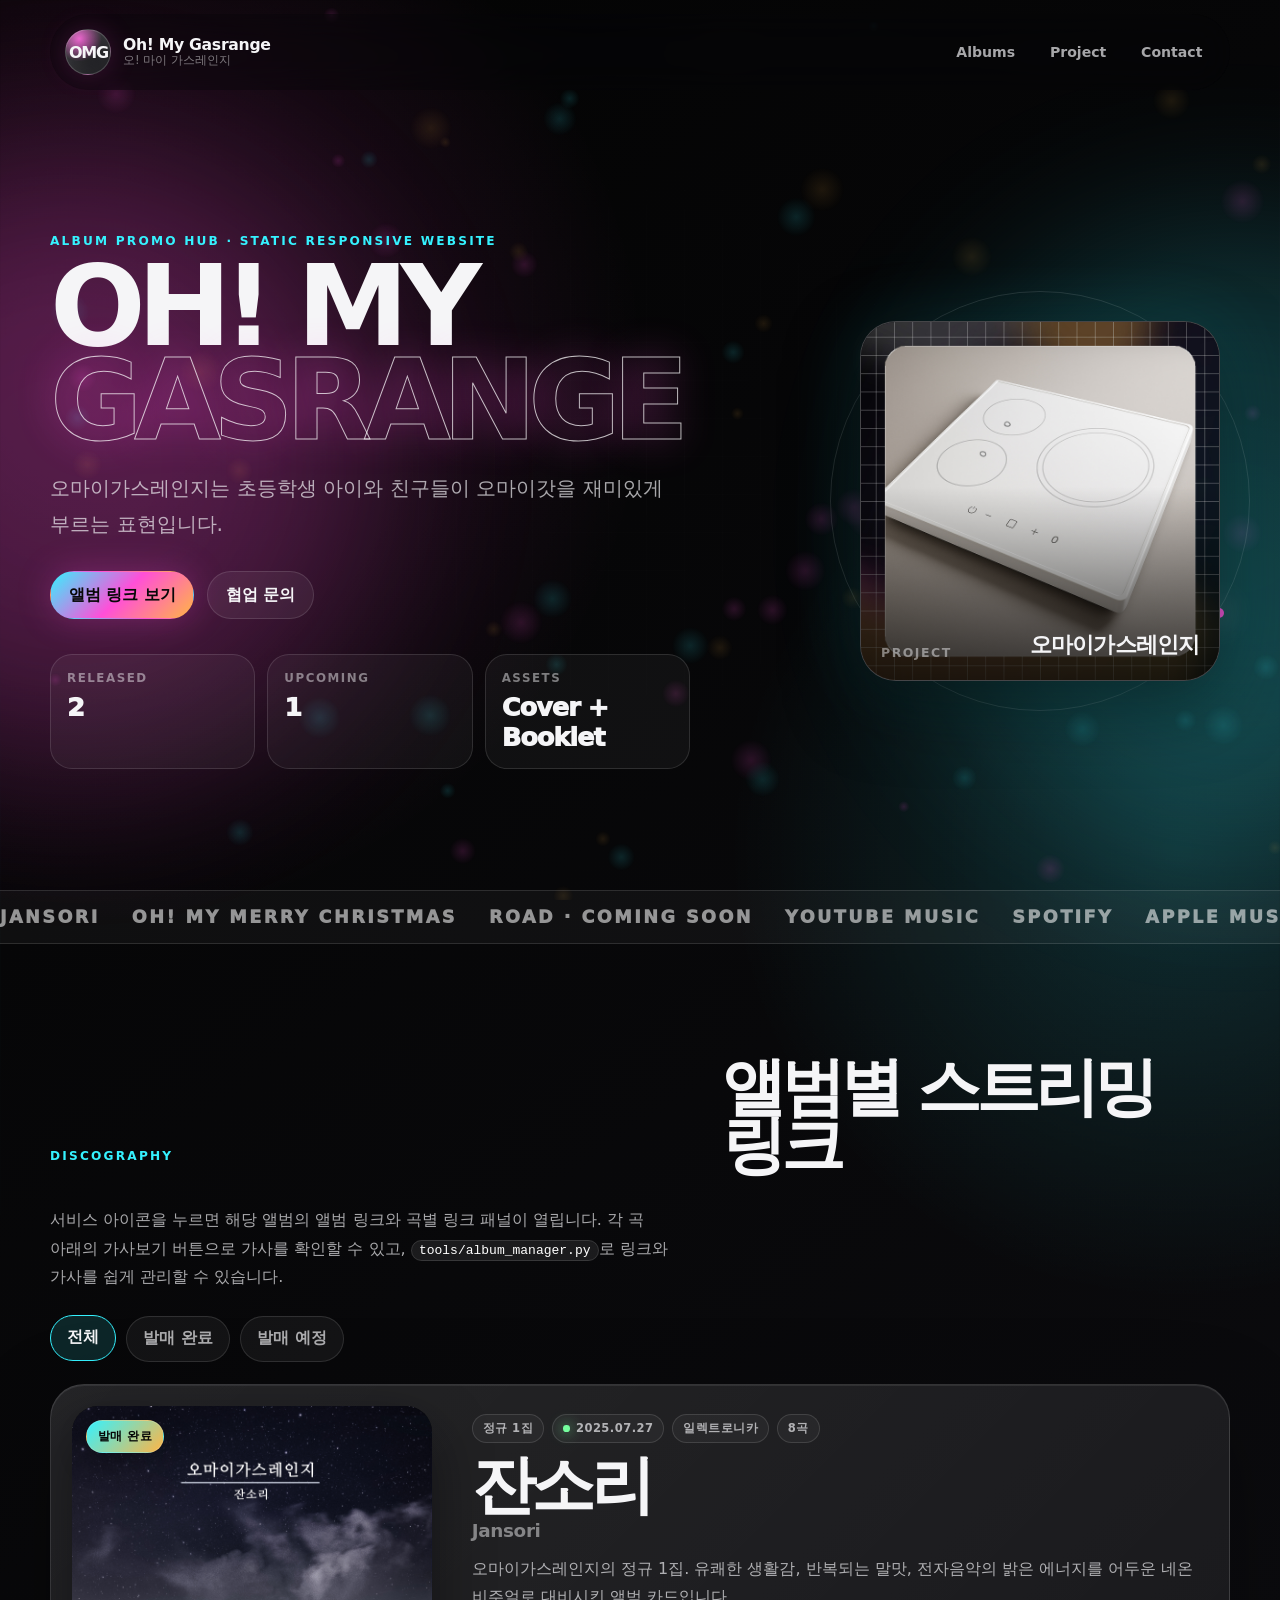
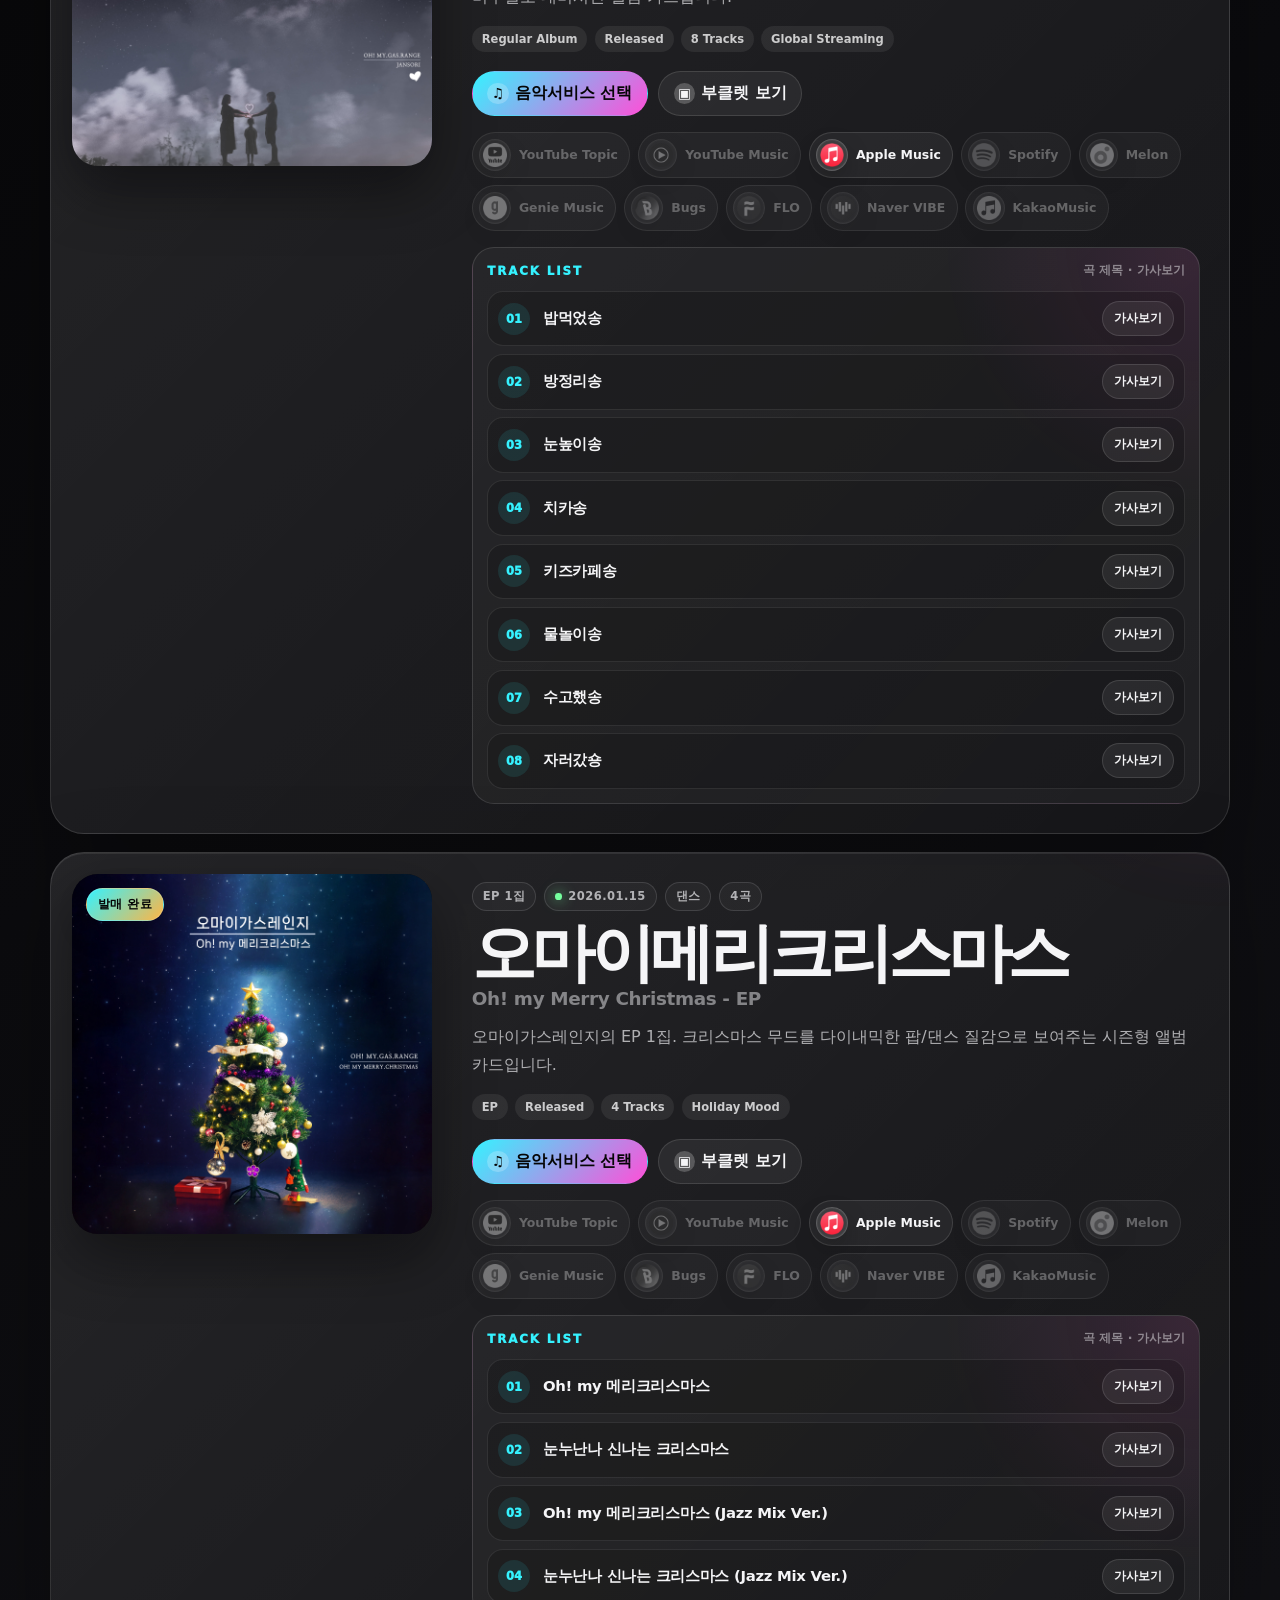
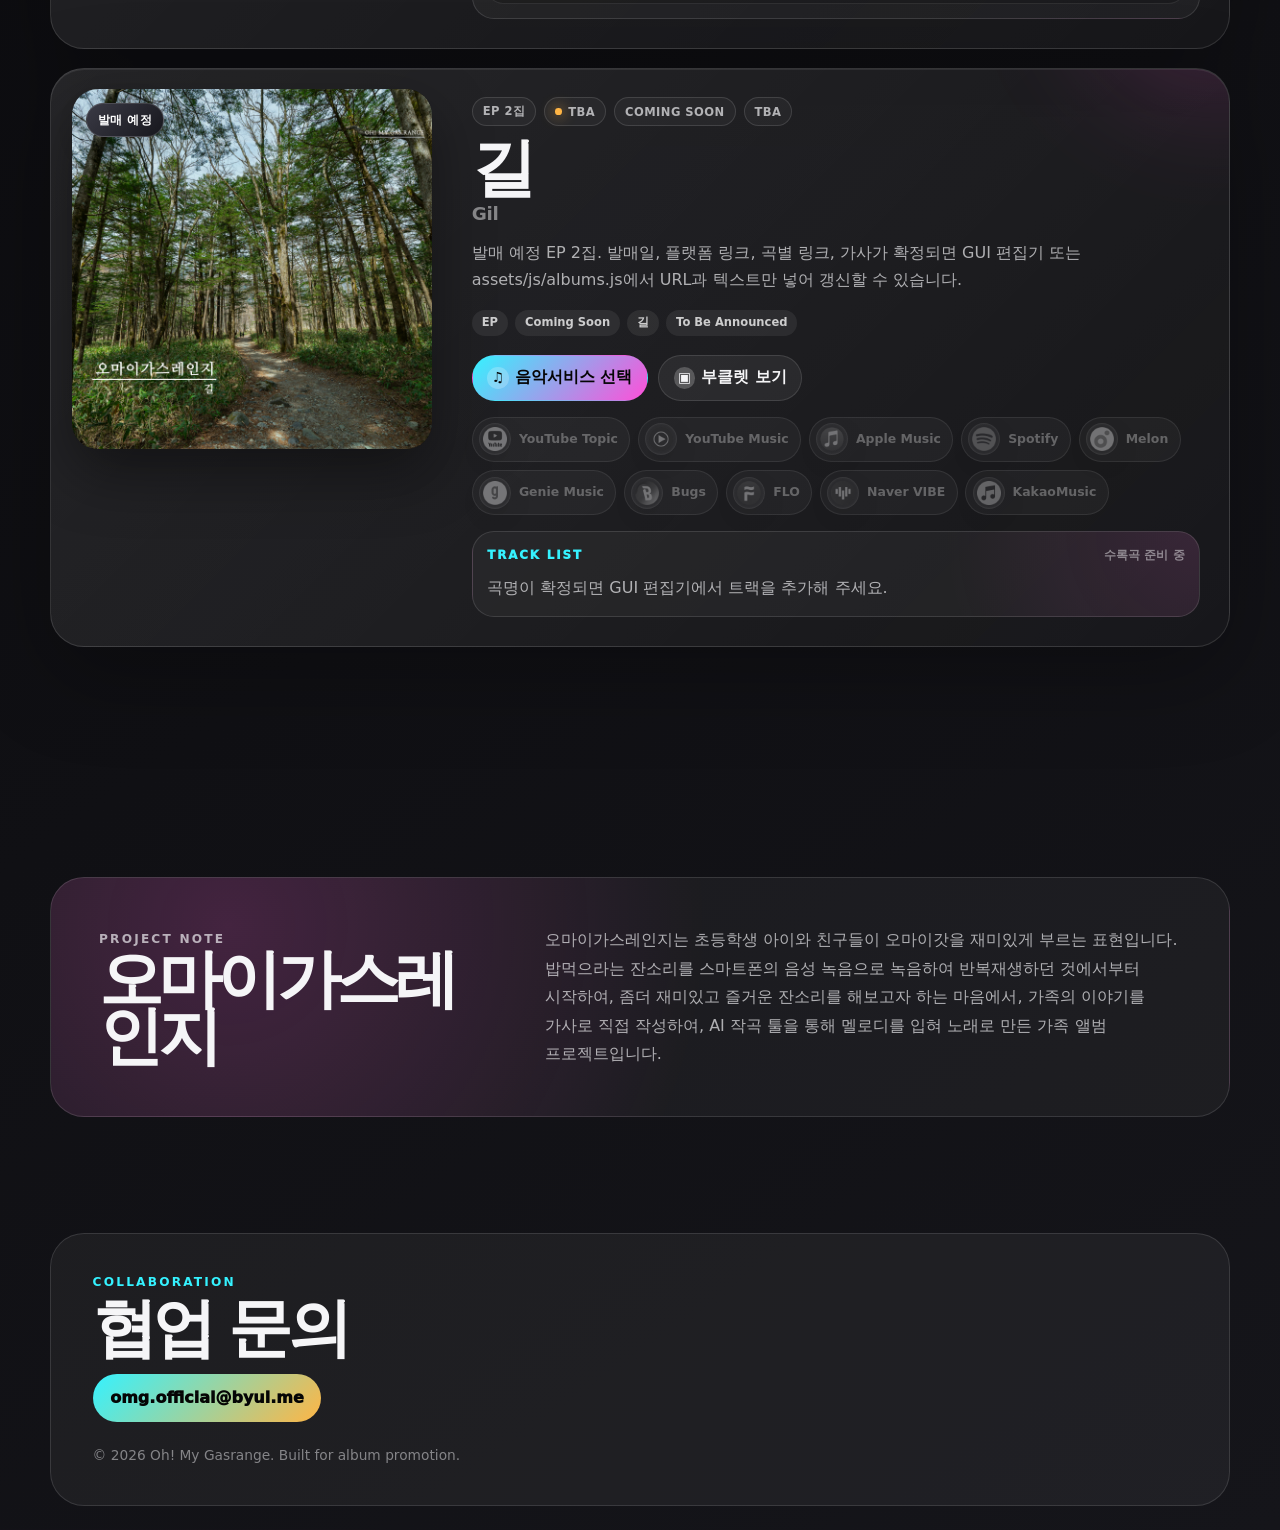
==== commit 99e89c07: "update files" ====
--- a/index.html
+++ b/index.html
@@ -4,9 +4,9 @@
   <meta charset="utf-8" />
   <meta name="viewport" content="width=device-width, initial-scale=1, viewport-fit=cover" />
   <meta name="theme-color" content="#070707" />
-  <meta name="description" content="오! 마이 가스레인지 Oh! My Gasrange 공식 프로젝트 및 앨범 프로모션 사이트. 정규 1집 잔소리, EP 오마이메리크리스마스, 발매 예정 EP 길." />
+  <meta name="description" content="오! 마이 가스레인지 Oh! My Gasrange 공식 프로젝트 및 앨범 프로모션 사이트. 정규 1집 잔소리, EP 오! 마이 메리크리스마스, 발매 예정 EP 길." />
   <meta property="og:title" content="Oh! My Gasrange | 오! 마이 가스레인지" />
-  <meta property="og:description" content="오마이가스레인지 프로젝트의 앨범과 전 세계 주요 스트리밍 링크를 한 곳에서 확인하세요." />
+  <meta property="og:description" content="오! 마이 가스레인지 프로젝트의 앨범과 전 세계 주요 스트리밍 링크를 한 곳에서 확인하세요." />
   <meta property="og:type" content="website" />
   <meta property="og:image" content="assets/images/project.jpg" />
   <title>Oh! My Gasrange | 오! 마이 가스레인지</title>
@@ -31,7 +31,7 @@
         <span class="brand-mark">OMG</span>
         <span class="brand-text">
           <strong>Oh! My Gasrange</strong>
-          <small>오마이가스레인지</small>
+          <small>오! 마이 가스레인지</small>
         </span>
       </a>
       <nav class="site-nav" aria-label="주요 메뉴">
@@ -75,10 +75,10 @@
         <div class="hero-visual reveal" aria-label="프로젝트 이미지 카드">
           <div class="artist-orbit" aria-hidden="true"></div>
           <figure class="artist-card tilt-card">
-            <img data-project-image src="assets/images/project.jpg" alt="오마이가스레인지 프로젝트 이미지" width="1200" height="1200" />
+            <img data-project-image src="assets/images/project.jpg" alt="오! 마이 가스레인지 프로젝트 이미지" width="1200" height="1200" />
             <figcaption>
               <span>Project</span>
-              <strong>오마이가스레인지</strong>
+              <strong>오! 마이 가스레인지</strong>
             </figcaption>
           </figure>
         </div>
@@ -128,10 +128,10 @@
         <div class="about-card reveal">
           <div>
             <p class="eyebrow">Project Note</p>
-            <h2 id="about-title">오! 마이 가스레인지</h2>
+            <h2 id="about-title">오마이가스레인지</h2>
           </div>
           <p>
-            오마이가스레인지는 초등학생 아이와 친구들이 오마이갓을 재미있게 부르는 표현입니다. 밥먹으라는 잔소리를 스마트폰의 음성 녹음으로 녹음하여 반복재생하던 것에서부터 시작하여, 좀더 재미있고 즐거운 잔소리를 해보고자 하는 마음에서, 가족의 이야기를 가사로 직접 작성하여, AI 작곡 툴을 통해 멜로디를 입혀 노래로 만든 가족 앨범 프로젝트입니다.
+           오마이가스레인지는 초등학생 아이와 친구들이 오마이갓을 재미있게 부르는 표현입니다. 밥먹으라는 잔소리를 스마트폰의 음성 녹음으로 녹음하여 반복재생하던 것에서부터 시작하여, 좀더 재미있고 즐거운 잔소리를 해보고자 하는 마음에서, 가족의 이야기를 가사로 직접 작성하여, AI 작곡 툴을 통해 멜로디를 입혀 노래로 만든 가족 앨범 프로젝트입니다.
           </p>
         </div>
       </section>
--- a/assets/css/styles.css
+++ b/assets/css/styles.css
@@ -1612,3 +1612,606 @@
 .service-icon-text[hidden] {
   display: none !important;
 }
+
+/* === Mobile portrait overflow hotfix ===
+   Prevents horizontal overflow from header/nav, large title text,
+   service buttons, link panels, and large album images on narrow screens. */
+html,
+body {
+  max-width: 100%;
+  overflow-x: hidden;
+}
+
+@supports (overflow: clip) {
+  html,
+  body {
+    overflow-x: clip;
+  }
+}
+
+#visualizer,
+.site-shell,
+main,
+section,
+.site-header,
+.section-wrap,
+.site-footer,
+.hero,
+.album-grid,
+.album-card,
+.album-body,
+.cover-zone,
+.track-preview,
+.service-strip,
+.link-panel,
+.lyrics-card,
+.lightbox,
+.lightbox figure {
+  max-width: 100%;
+}
+
+@media (max-width: 700px) {
+  .site-header {
+    width: calc(100% - 16px);
+    max-width: calc(100vw - 16px);
+    gap: .35rem;
+    overflow: hidden;
+  }
+
+  .brand {
+    min-width: 0;
+    flex: 1 1 auto;
+    gap: .45rem;
+  }
+
+  .brand-mark,
+  .service-icon,
+  .button-icon,
+  .track-index {
+    flex-shrink: 0;
+  }
+
+  .brand-text {
+    min-width: 0;
+  }
+
+  .brand-text strong {
+    display: block;
+    overflow: hidden;
+    text-overflow: ellipsis;
+    white-space: nowrap;
+  }
+
+  .site-nav {
+    flex: 0 0 auto;
+    min-width: 0;
+    gap: .02rem;
+  }
+
+  .site-nav a {
+    padding: .52rem .38rem;
+    font-size: .74rem;
+    white-space: nowrap;
+  }
+
+  .section-wrap,
+  .site-footer,
+  .hero {
+    width: calc(100% - 22px);
+    max-width: calc(100vw - 22px);
+  }
+
+  .hero {
+    overflow: hidden;
+  }
+
+  .hero h1 {
+    max-width: 100%;
+    font-size: clamp(2.65rem, 14.5vw, 4.8rem);
+    line-height: .9;
+    letter-spacing: -.055em;
+  }
+
+  .hero h1 span {
+    max-width: 100%;
+    white-space: normal;
+    overflow-wrap: anywhere;
+    word-break: break-word;
+  }
+
+  .hero-visual {
+    min-height: auto;
+    overflow: hidden;
+    padding-block: 1rem;
+  }
+
+  .artist-card,
+  .artist-orbit {
+    width: min(82vw, 320px);
+    max-width: 100%;
+  }
+
+  .section-heading,
+  .album-card,
+  .about-card {
+    grid-template-columns: minmax(0, 1fr) !important;
+    width: 100%;
+    max-width: 100%;
+    min-width: 0;
+  }
+
+  .cover-zone {
+    width: 100%;
+    max-width: min(100%, 420px);
+    margin-inline: auto;
+  }
+
+  .album-title,
+  .section-heading h2,
+  .about-card h2,
+  .site-footer h2,
+  .album-description,
+  .section-heading p,
+  .about-card p {
+    max-width: 100%;
+    overflow-wrap: anywhere;
+  }
+
+  .album-actions {
+    display: grid;
+    grid-template-columns: minmax(0, 1fr);
+  }
+
+  .action-button {
+    width: 100%;
+    min-width: 0;
+  }
+
+  .service-strip {
+    display: grid;
+    grid-template-columns: repeat(2, minmax(0, 1fr));
+    overflow: visible;
+  }
+
+  .service-pill {
+    width: 100%;
+    min-width: 0;
+    flex: initial;
+    justify-content: flex-start;
+    padding-right: .52rem;
+  }
+
+  .service-label,
+  .service-tab > span {
+    min-width: 0;
+    overflow: hidden;
+    text-overflow: ellipsis;
+    white-space: nowrap;
+  }
+
+  .link-panel,
+  .lyrics-card {
+    box-sizing: border-box;
+    width: 100%;
+    max-width: 100vw;
+    overflow-x: hidden;
+  }
+
+  .panel-header {
+    grid-template-columns: 52px minmax(0, 1fr);
+    overflow: hidden;
+  }
+
+  .panel-cover {
+    display: block;
+    width: 52px !important;
+    height: 52px !important;
+    min-width: 52px;
+    max-width: 52px;
+    min-height: 52px;
+    max-height: 52px;
+    object-fit: cover;
+    object-position: center;
+  }
+
+  .service-tabs {
+    display: grid;
+    grid-template-columns: repeat(2, minmax(0, 1fr));
+    gap: .45rem;
+    overflow-x: hidden;
+    padding-right: 0;
+  }
+
+  .service-tab {
+    width: 100%;
+    min-width: 0;
+    flex: initial;
+    justify-content: flex-start;
+    white-space: nowrap;
+    padding-right: .48rem;
+  }
+
+  .link-row,
+  .track-link-row {
+    width: 100%;
+    min-width: 0;
+    max-width: 100%;
+    overflow: hidden;
+  }
+
+  .track-link-info,
+  .track-link-info strong,
+  .track-link-info span {
+    min-width: 0;
+    max-width: 100%;
+    overflow-wrap: anywhere;
+  }
+
+  .link-actions .lyrics-link,
+  .link-actions .open-link,
+  .link-actions .disabled-link {
+    min-width: 0;
+    white-space: normal;
+  }
+
+  .lightbox {
+    overflow-x: hidden;
+  }
+
+  .lightbox figure {
+    width: calc(100vw - 24px);
+  }
+}
+
+@media (max-width: 420px) {
+  .brand-text {
+    display: none;
+  }
+
+  .site-nav a {
+    padding-inline: .32rem;
+    font-size: .7rem;
+  }
+
+  .service-strip,
+  .service-tabs {
+    grid-template-columns: minmax(0, 1fr);
+  }
+}
+
+/* =========================================================
+   Mobile portrait overflow patch
+   - Prevents horizontal page scroll on narrow screens
+   - Converts mobile service buttons/tabs to wrapping grids
+   - Forces modal/card contents to shrink inside viewport
+   ========================================================= */
+html,
+body {
+  width: 100%;
+  max-width: 100%;
+  overflow-x: hidden;
+}
+
+.site-shell,
+main,
+section,
+header,
+footer,
+.section-wrap,
+.site-header,
+.hero,
+.hero-copy,
+.hero-visual,
+.album-grid,
+.album-card,
+.album-body,
+.cover-zone,
+.track-preview,
+.about-card,
+.site-footer,
+.link-panel,
+.lyrics-card {
+  min-width: 0;
+  max-width: 100%;
+}
+
+h1,
+h2,
+h3,
+p,
+span,
+strong,
+small,
+a,
+button,
+dd,
+dt {
+  min-width: 0;
+}
+
+.album-title,
+.album-title small,
+.album-description,
+.section-heading h2,
+.about-card h2,
+.site-footer h2,
+.link-row strong,
+.link-row span,
+.lyrics-body,
+.empty-state {
+  overflow-wrap: anywhere;
+}
+
+@media (max-width: 620px) {
+  html,
+  body {
+    overflow-x: clip;
+  }
+
+  .section-wrap {
+    width: min(calc(100% - 20px), var(--max-width));
+    max-width: calc(100vw - 20px);
+  }
+
+  .site-header {
+    width: calc(100% - 16px);
+    max-width: calc(100vw - 16px);
+    display: grid;
+    grid-template-columns: minmax(0, 1fr) auto;
+    gap: .35rem;
+    overflow: hidden;
+  }
+
+  .brand {
+    min-width: 0;
+    gap: .5rem;
+  }
+
+  .brand-text {
+    min-width: 0;
+  }
+
+  .brand-text strong {
+    display: block;
+    max-width: 34vw;
+    overflow: hidden;
+    text-overflow: ellipsis;
+    white-space: nowrap;
+  }
+
+  .site-nav {
+    min-width: 0;
+    justify-content: flex-end;
+    gap: 0;
+  }
+
+  .site-nav a {
+    padding: .52rem .36rem;
+    font-size: .72rem;
+    white-space: nowrap;
+  }
+
+  .hero {
+    overflow: hidden;
+    width: 100%;
+  }
+
+  .hero h1 {
+    max-width: 100%;
+    font-size: clamp(2.55rem, 13.2vw, 4.3rem);
+    letter-spacing: -.055em;
+  }
+
+  .hero h1 span {
+    max-width: 100%;
+    white-space: normal;
+    overflow-wrap: anywhere;
+  }
+
+  .hero-actions,
+  .album-actions {
+    display: grid;
+    grid-template-columns: 1fr;
+    width: 100%;
+  }
+
+  .button,
+  .action-button {
+    width: 100%;
+    max-width: 100%;
+    min-width: 0;
+  }
+
+  .hero-stats,
+  .hero-stats div {
+    min-width: 0;
+  }
+
+  .artist-orbit {
+    width: min(72vw, 300px);
+  }
+
+  .artist-card {
+    width: min(72vw, 300px);
+    max-width: 100%;
+  }
+
+  .artist-card figcaption {
+    min-width: 0;
+    gap: .55rem;
+  }
+
+  .artist-card figcaption strong {
+    min-width: 0;
+    overflow-wrap: anywhere;
+  }
+
+  .album-card {
+    width: 100%;
+    max-width: 100%;
+    transform: none !important;
+  }
+
+  .cover-zone {
+    max-width: min(100%, 360px);
+  }
+
+  .album-kicker,
+  .tag-row {
+    min-width: 0;
+  }
+
+  .pill,
+  .tag {
+    min-width: 0;
+    max-width: 100%;
+    overflow-wrap: anywhere;
+  }
+
+  .album-title {
+    font-size: clamp(1.85rem, 11.5vw, 3.25rem);
+  }
+
+  .service-strip {
+    display: grid;
+    grid-template-columns: repeat(2, minmax(0, 1fr));
+    gap: .5rem;
+    overflow: visible;
+    padding-bottom: 0;
+  }
+
+  .service-pill {
+    width: 100%;
+    max-width: 100%;
+    min-width: 0;
+    flex: initial;
+    justify-content: flex-start;
+    white-space: normal;
+    padding: .36rem .52rem .36rem .38rem;
+  }
+
+  .service-label,
+  .service-tab > span:not(.service-icon) {
+    min-width: 0;
+    overflow: hidden;
+    text-overflow: ellipsis;
+    white-space: nowrap;
+  }
+
+  .track-preview {
+    width: 100%;
+    max-width: 100%;
+    overflow: hidden;
+  }
+
+  .track-preview-row {
+    width: 100%;
+    max-width: 100%;
+    grid-template-columns: 2rem minmax(0, 1fr);
+  }
+
+  .track-preview-row .lyrics-button {
+    grid-column: 2;
+    justify-self: stretch;
+    width: 100%;
+    max-width: 180px;
+    text-align: center;
+  }
+
+  .link-panel,
+  .lyrics-card {
+    width: 100%;
+    max-width: 100vw;
+    overflow-x: hidden;
+    padding-left: clamp(.85rem, 4vw, 1.1rem);
+    padding-right: clamp(.85rem, 4vw, 1.1rem);
+  }
+
+  .panel-header {
+    grid-template-columns: 52px minmax(0, 1fr);
+    overflow: hidden;
+  }
+
+  .panel-cover {
+    display: block;
+    width: 52px !important;
+    height: 52px !important;
+    min-width: 52px;
+    max-width: 52px;
+    min-height: 52px;
+    max-height: 52px;
+    object-fit: cover;
+  }
+
+  .panel-title-block,
+  .track-link-info,
+  .link-row > div {
+    min-width: 0;
+    max-width: 100%;
+  }
+
+  .service-tabs {
+    display: grid;
+    grid-template-columns: repeat(2, minmax(0, 1fr));
+    gap: .45rem;
+    overflow-x: hidden;
+    padding: .95rem 0 .7rem;
+  }
+
+  .service-tab {
+    width: 100%;
+    max-width: 100%;
+    min-width: 0;
+    justify-content: flex-start;
+    white-space: normal;
+    padding: .38rem .5rem .38rem .38rem;
+  }
+
+  .link-row {
+    width: 100%;
+    max-width: 100%;
+    min-width: 0;
+    overflow: hidden;
+  }
+
+  .link-actions {
+    width: 100%;
+    max-width: 100%;
+    min-width: 0;
+  }
+
+  .link-actions .lyrics-link,
+  .link-actions .open-link,
+  .link-actions .disabled-link,
+  .open-link,
+  .disabled-link {
+    max-width: 100%;
+    overflow-wrap: anywhere;
+  }
+}
+
+@media (max-width: 380px) {
+  .brand-text {
+    display: none;
+  }
+
+  .brand-mark {
+    width: 40px;
+    height: 40px;
+    font-size: .82rem;
+  }
+
+  .site-nav a {
+    padding: .48rem .32rem;
+    font-size: .7rem;
+  }
+
+  .hero h1 {
+    font-size: clamp(2.35rem, 12.6vw, 3.7rem);
+  }
+
+  .service-strip,
+  .service-tabs {
+    grid-template-columns: 1fr;
+  }
+}
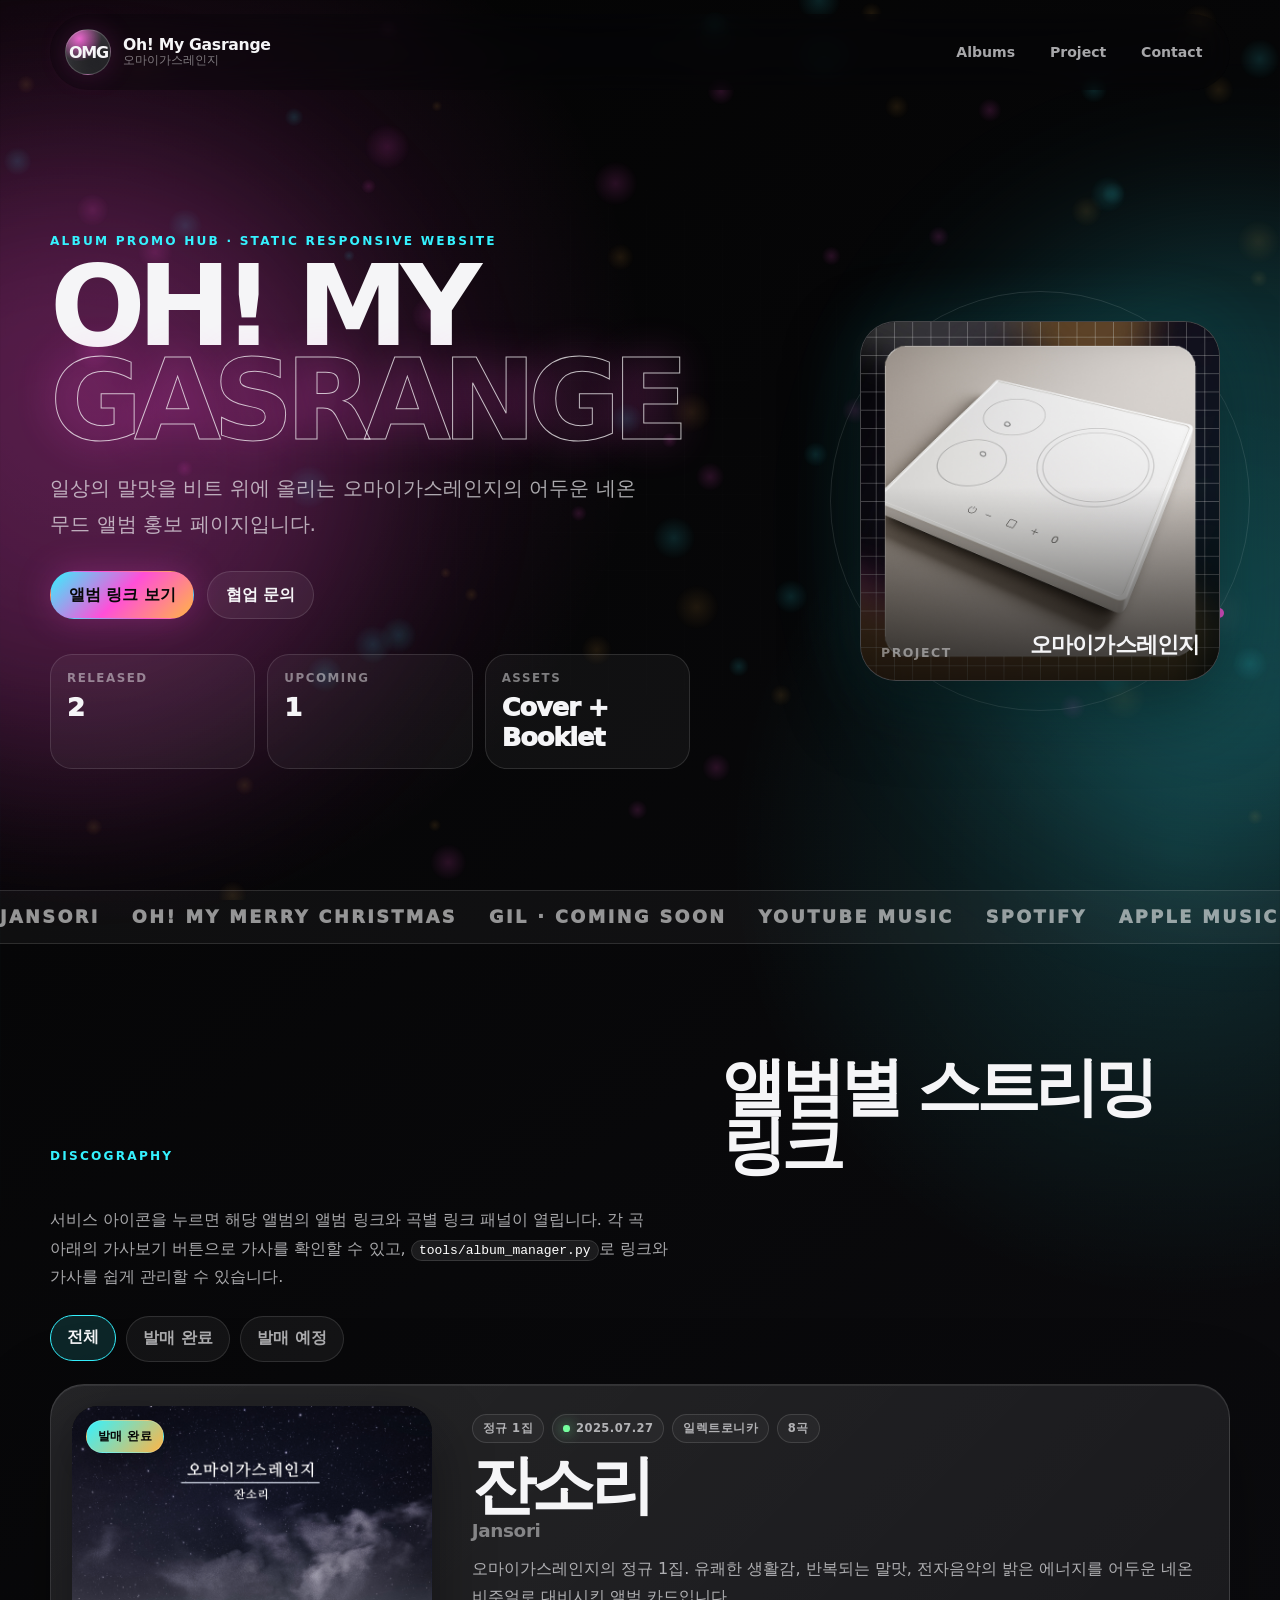
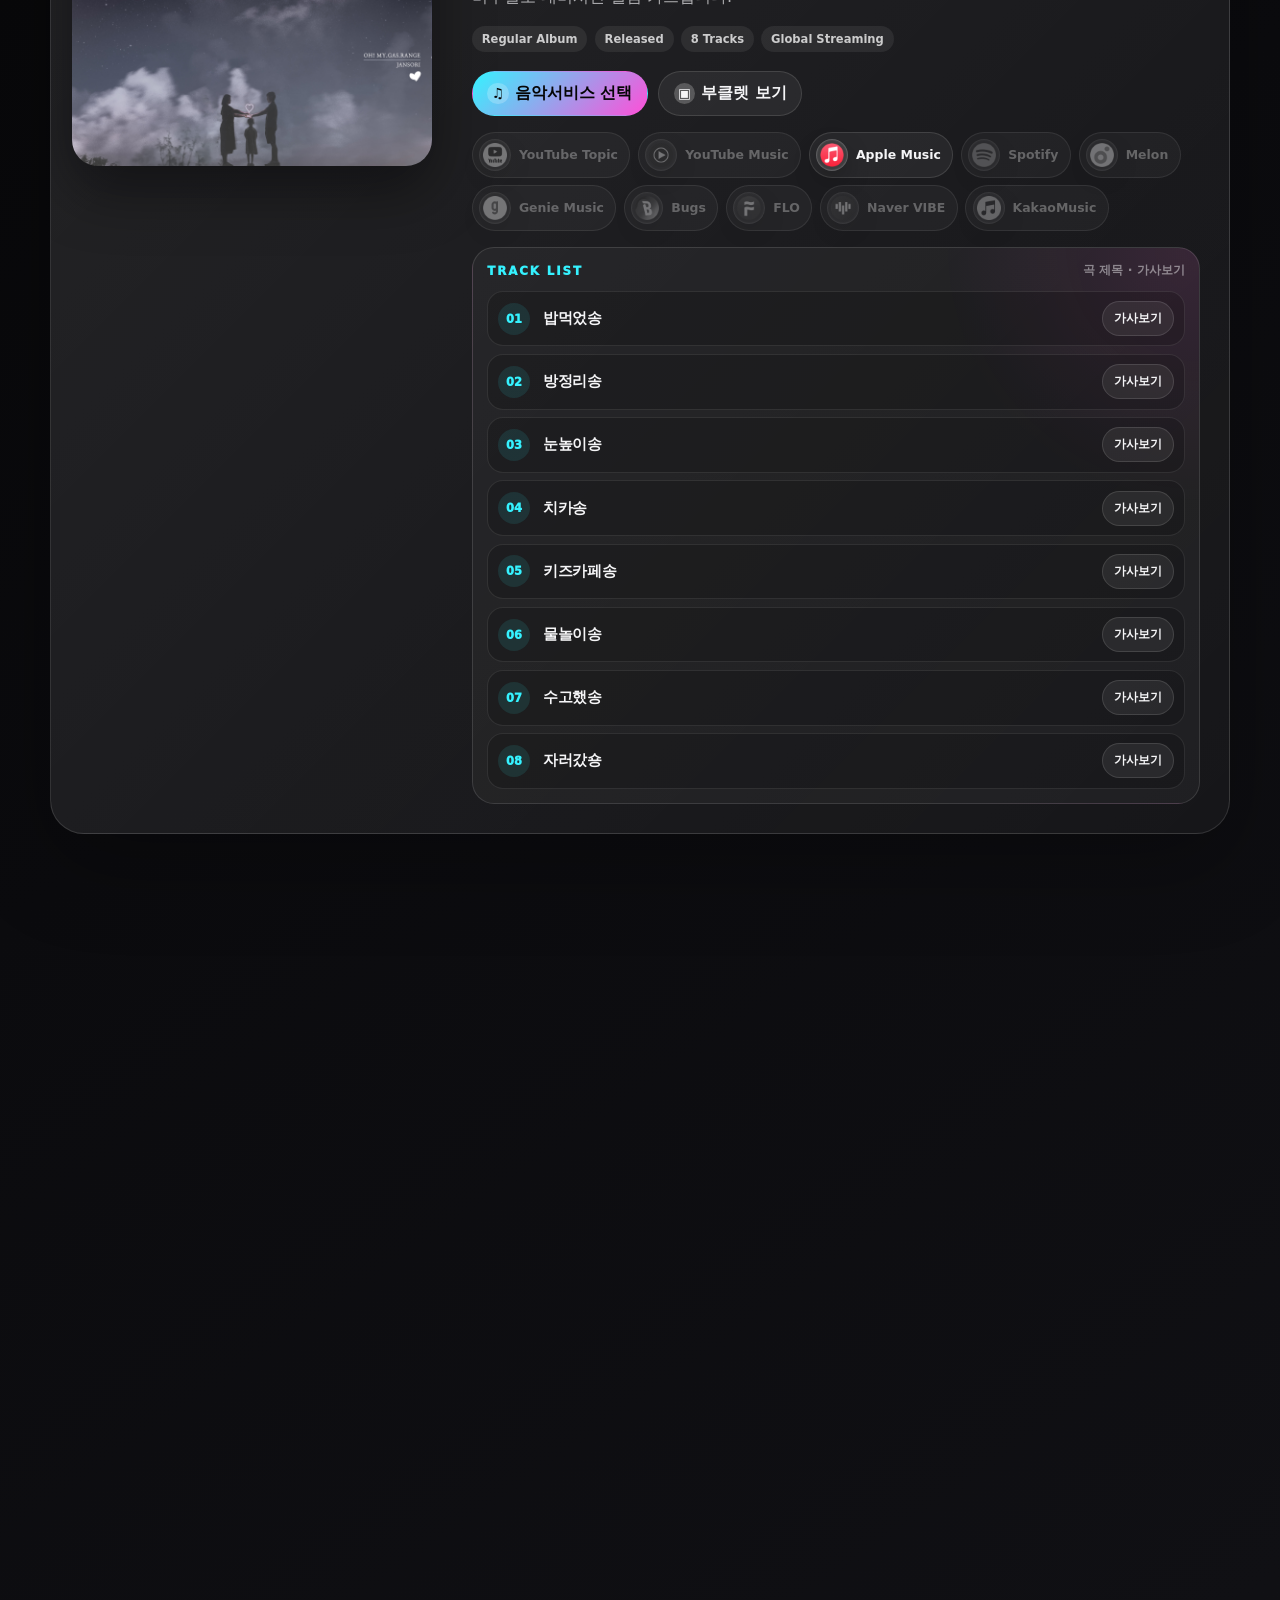
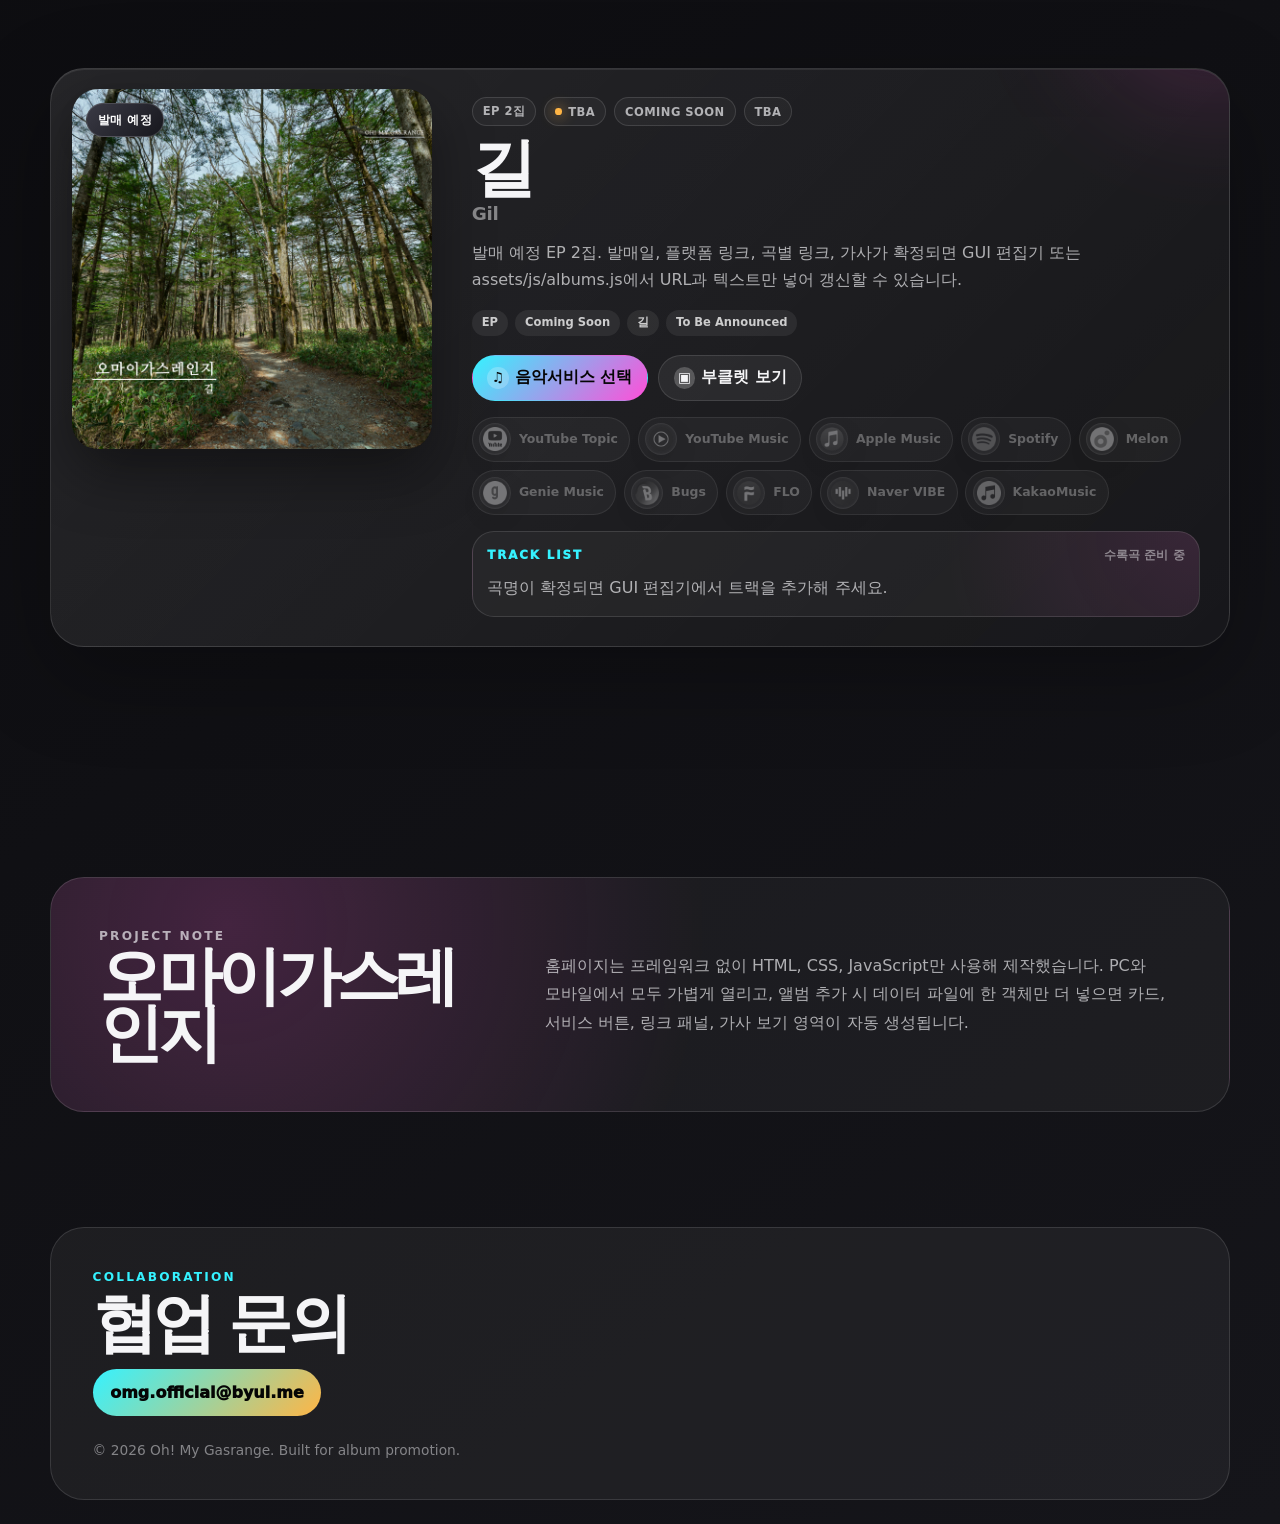
==== commit d0505300: "update files" ====
--- a/index.html
+++ b/index.html
@@ -4,12 +4,12 @@
   <meta charset="utf-8" />
   <meta name="viewport" content="width=device-width, initial-scale=1, viewport-fit=cover" />
   <meta name="theme-color" content="#070707" />
-  <meta name="description" content="오! 마이 가스레인지 Oh! My Gasrange 공식 프로젝트 및 앨범 프로모션 사이트. 정규 1집 잔소리, EP 오! 마이 메리크리스마스, 발매 예정 EP 길." />
-  <meta property="og:title" content="Oh! My Gasrange | 오! 마이 가스레인지" />
-  <meta property="og:description" content="오! 마이 가스레인지 프로젝트의 앨범과 전 세계 주요 스트리밍 링크를 한 곳에서 확인하세요." />
+  <meta name="description" content="오마이가스레인지 Oh! My Gasrange 공식 프로젝트 및 앨범 프로모션 사이트. 정규 1집 잔소리, EP 오마이메리크리스마스, 발매 예정 EP 길." />
+  <meta property="og:title" content="Oh! My Gasrange | 오마이가스레인지" />
+  <meta property="og:description" content="오마이가스레인지 프로젝트의 앨범과 전 세계 주요 스트리밍 링크를 한 곳에서 확인하세요." />
   <meta property="og:type" content="website" />
   <meta property="og:image" content="assets/images/project.jpg" />
-  <title>Oh! My Gasrange | 오! 마이 가스레인지</title>
+  <title>Oh! My Gasrange | 오마이가스레인지</title>
   <link rel="icon" href="assets/favicon.svg" type="image/svg+xml" />
   <link rel="preload" href="assets/images/project.jpg" as="image" />
   <link rel="stylesheet" href="assets/css/styles.css" />
@@ -31,7 +31,7 @@
         <span class="brand-mark">OMG</span>
         <span class="brand-text">
           <strong>Oh! My Gasrange</strong>
-          <small>오! 마이 가스레인지</small>
+          <small>오마이가스레인지</small>
         </span>
       </a>
       <nav class="site-nav" aria-label="주요 메뉴">
@@ -50,7 +50,7 @@
             <span class="hero-title-outline">Gasrange</span>
           </h1>
           <p class="hero-subtitle">
-            오마이가스레인지는 초등학생 아이와 친구들이 오마이갓을 재미있게 부르는 표현입니다.
+            일상의 말맛을 비트 위에 올리는 오마이가스레인지의 어두운 네온 무드 앨범 홍보 페이지입니다.
           </p>
           <div class="hero-actions">
             <a class="button button-primary" href="#albums">앨범 링크 보기</a>
@@ -75,10 +75,10 @@
         <div class="hero-visual reveal" aria-label="프로젝트 이미지 카드">
           <div class="artist-orbit" aria-hidden="true"></div>
           <figure class="artist-card tilt-card">
-            <img data-project-image src="assets/images/project.jpg" alt="오! 마이 가스레인지 프로젝트 이미지" width="1200" height="1200" />
+            <img data-project-image src="assets/images/project.jpg" alt="오마이가스레인지 프로젝트 이미지" width="1200" height="1200" />
             <figcaption>
               <span>Project</span>
-              <strong>오! 마이 가스레인지</strong>
+              <strong>오마이가스레인지</strong>
             </figcaption>
           </figure>
         </div>
@@ -88,7 +88,7 @@
         <div class="marquee-track">
           <span>JANSORI</span>
           <span>OH! MY MERRY CHRISTMAS</span>
-          <span>ROAD · COMING SOON</span>
+          <span>GIL · COMING SOON</span>
           <span>YOUTUBE MUSIC</span>
           <span>SPOTIFY</span>
           <span>APPLE MUSIC</span>
@@ -131,7 +131,8 @@
             <h2 id="about-title">오마이가스레인지</h2>
           </div>
           <p>
-           오마이가스레인지는 초등학생 아이와 친구들이 오마이갓을 재미있게 부르는 표현입니다. 밥먹으라는 잔소리를 스마트폰의 음성 녹음으로 녹음하여 반복재생하던 것에서부터 시작하여, 좀더 재미있고 즐거운 잔소리를 해보고자 하는 마음에서, 가족의 이야기를 가사로 직접 작성하여, AI 작곡 툴을 통해 멜로디를 입혀 노래로 만든 가족 앨범 프로젝트입니다.
+            홈페이지는 프레임워크 없이 HTML, CSS, JavaScript만 사용해 제작했습니다.
+            PC와 모바일에서 모두 가볍게 열리고, 앨범 추가 시 데이터 파일에 한 객체만 더 넣으면 카드, 서비스 버튼, 링크 패널, 가사 보기 영역이 자동 생성됩니다.
           </p>
         </div>
       </section>
--- a/assets/css/styles.css
+++ b/assets/css/styles.css
@@ -2215,3 +2215,63 @@
     grid-template-columns: 1fr;
   }
 }
+
+/* v6 hotfix: hard-lock album cover size inside the music-service link panel on every viewport.
+   This prevents 3000x3000 source images from expanding the desktop modal layout. */
+.link-panel {
+  --panel-cover-size: clamp(52px, 6vw, 76px);
+  box-sizing: border-box;
+  overflow-x: hidden;
+}
+
+.link-panel .panel-header {
+  grid-template-columns: var(--panel-cover-size) minmax(0, 1fr) !important;
+  align-items: center;
+  overflow: hidden;
+  max-width: 100%;
+}
+
+.link-panel img.panel-cover,
+.link-panel .panel-cover {
+  display: block !important;
+  box-sizing: border-box !important;
+  inline-size: var(--panel-cover-size) !important;
+  block-size: var(--panel-cover-size) !important;
+  width: var(--panel-cover-size) !important;
+  height: var(--panel-cover-size) !important;
+  min-inline-size: var(--panel-cover-size) !important;
+  max-inline-size: var(--panel-cover-size) !important;
+  min-block-size: var(--panel-cover-size) !important;
+  max-block-size: var(--panel-cover-size) !important;
+  min-width: var(--panel-cover-size) !important;
+  max-width: var(--panel-cover-size) !important;
+  min-height: var(--panel-cover-size) !important;
+  max-height: var(--panel-cover-size) !important;
+  aspect-ratio: 1 / 1 !important;
+  object-fit: cover !important;
+  object-position: center !important;
+  overflow: hidden !important;
+  flex: 0 0 var(--panel-cover-size) !important;
+}
+
+.link-panel .panel-title-block,
+.link-panel .track-link-info,
+.link-panel .link-row > div,
+.link-panel .service-tabs,
+.link-panel .link-stack {
+  min-width: 0;
+  max-width: 100%;
+}
+
+@media (min-width: 701px) {
+  .link-panel {
+    width: min(920px, calc(100vw - 40px)) !important;
+    max-width: calc(100vw - 40px) !important;
+  }
+}
+
+@media (max-width: 700px) {
+  .link-panel {
+    --panel-cover-size: 52px;
+  }
+}
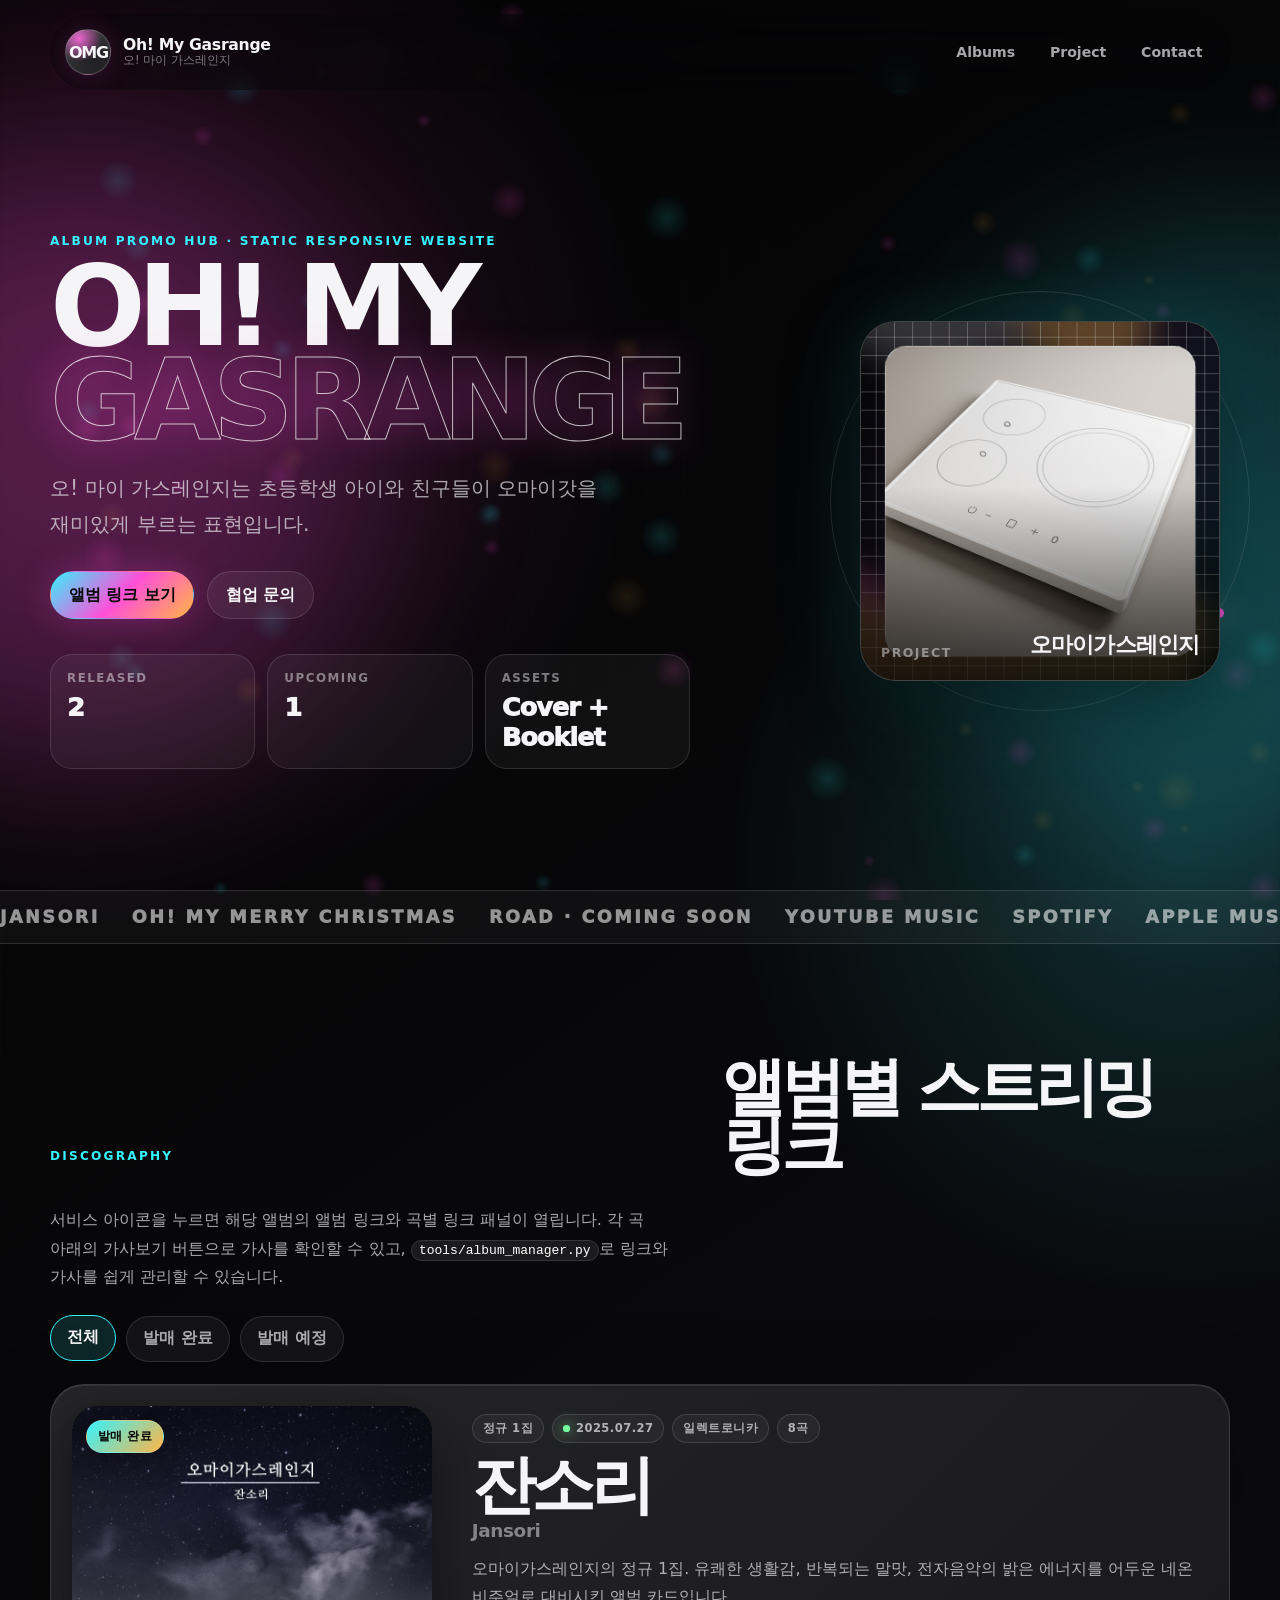
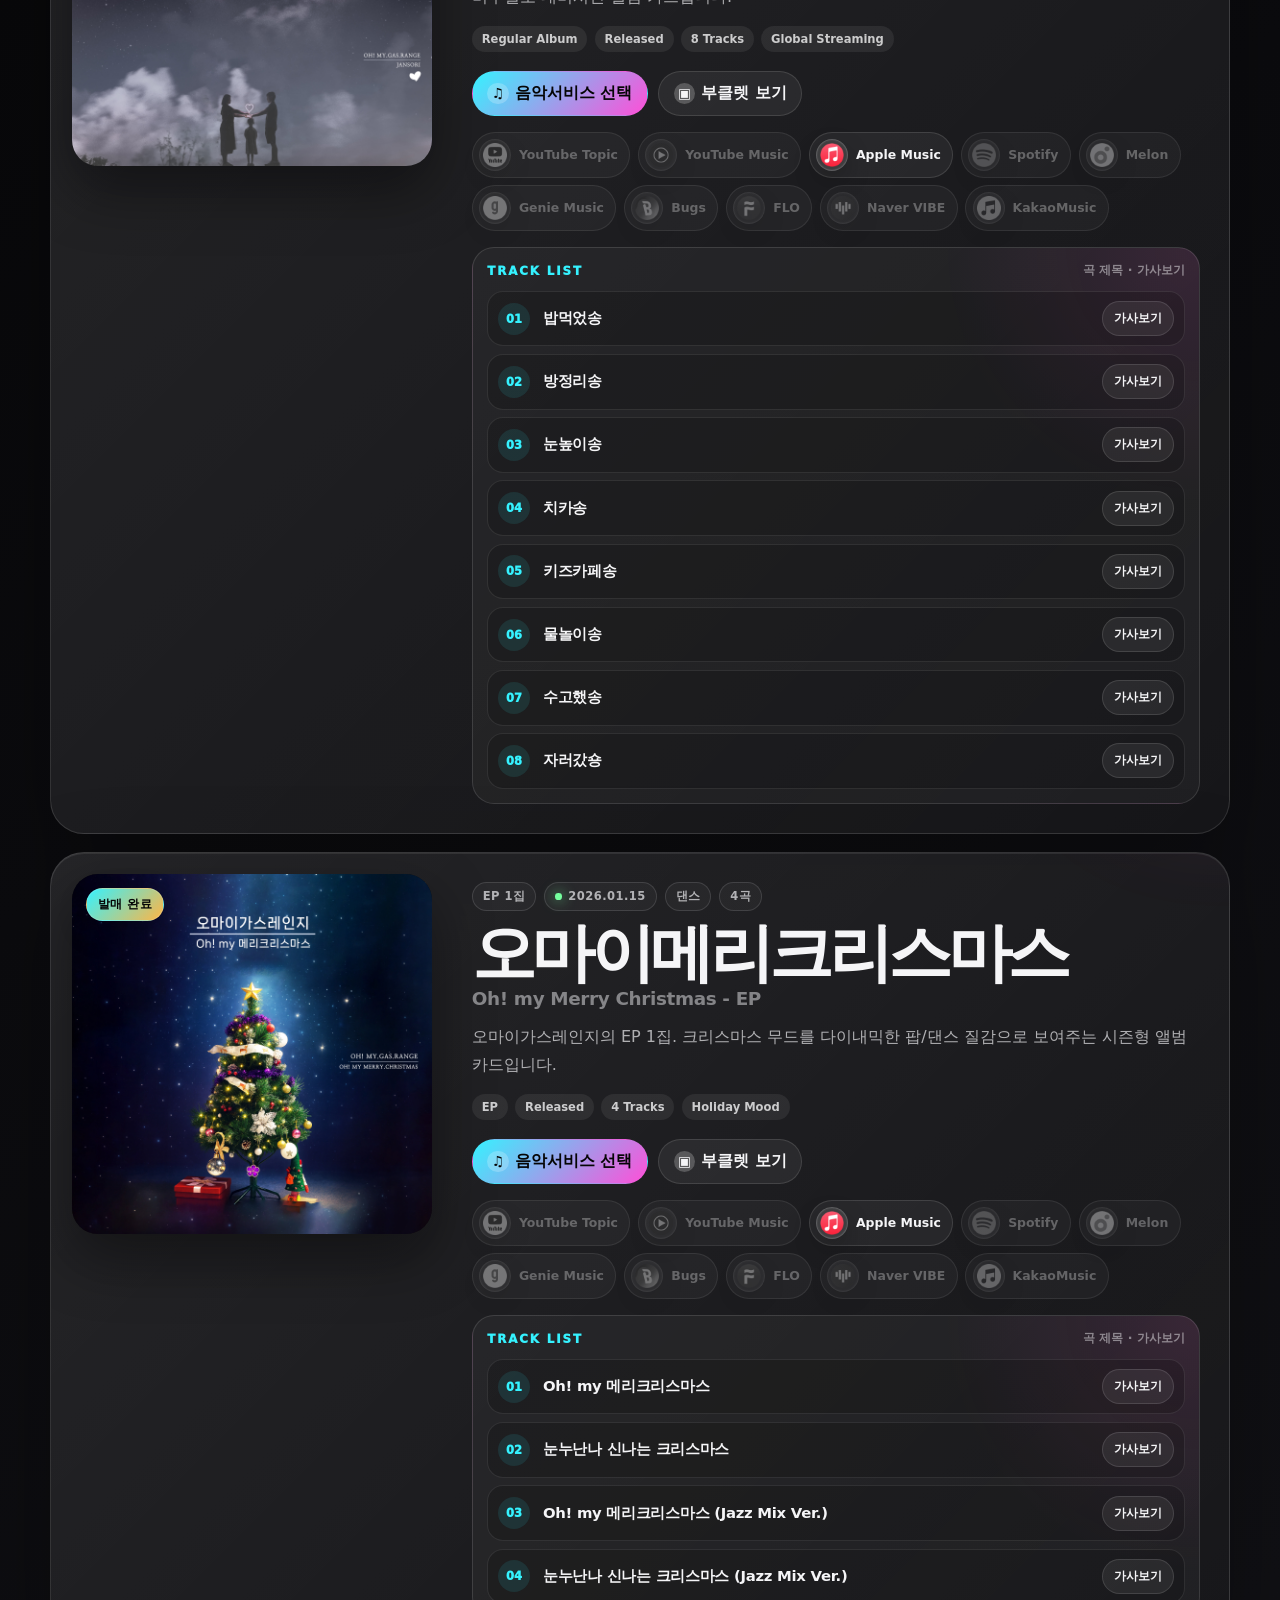
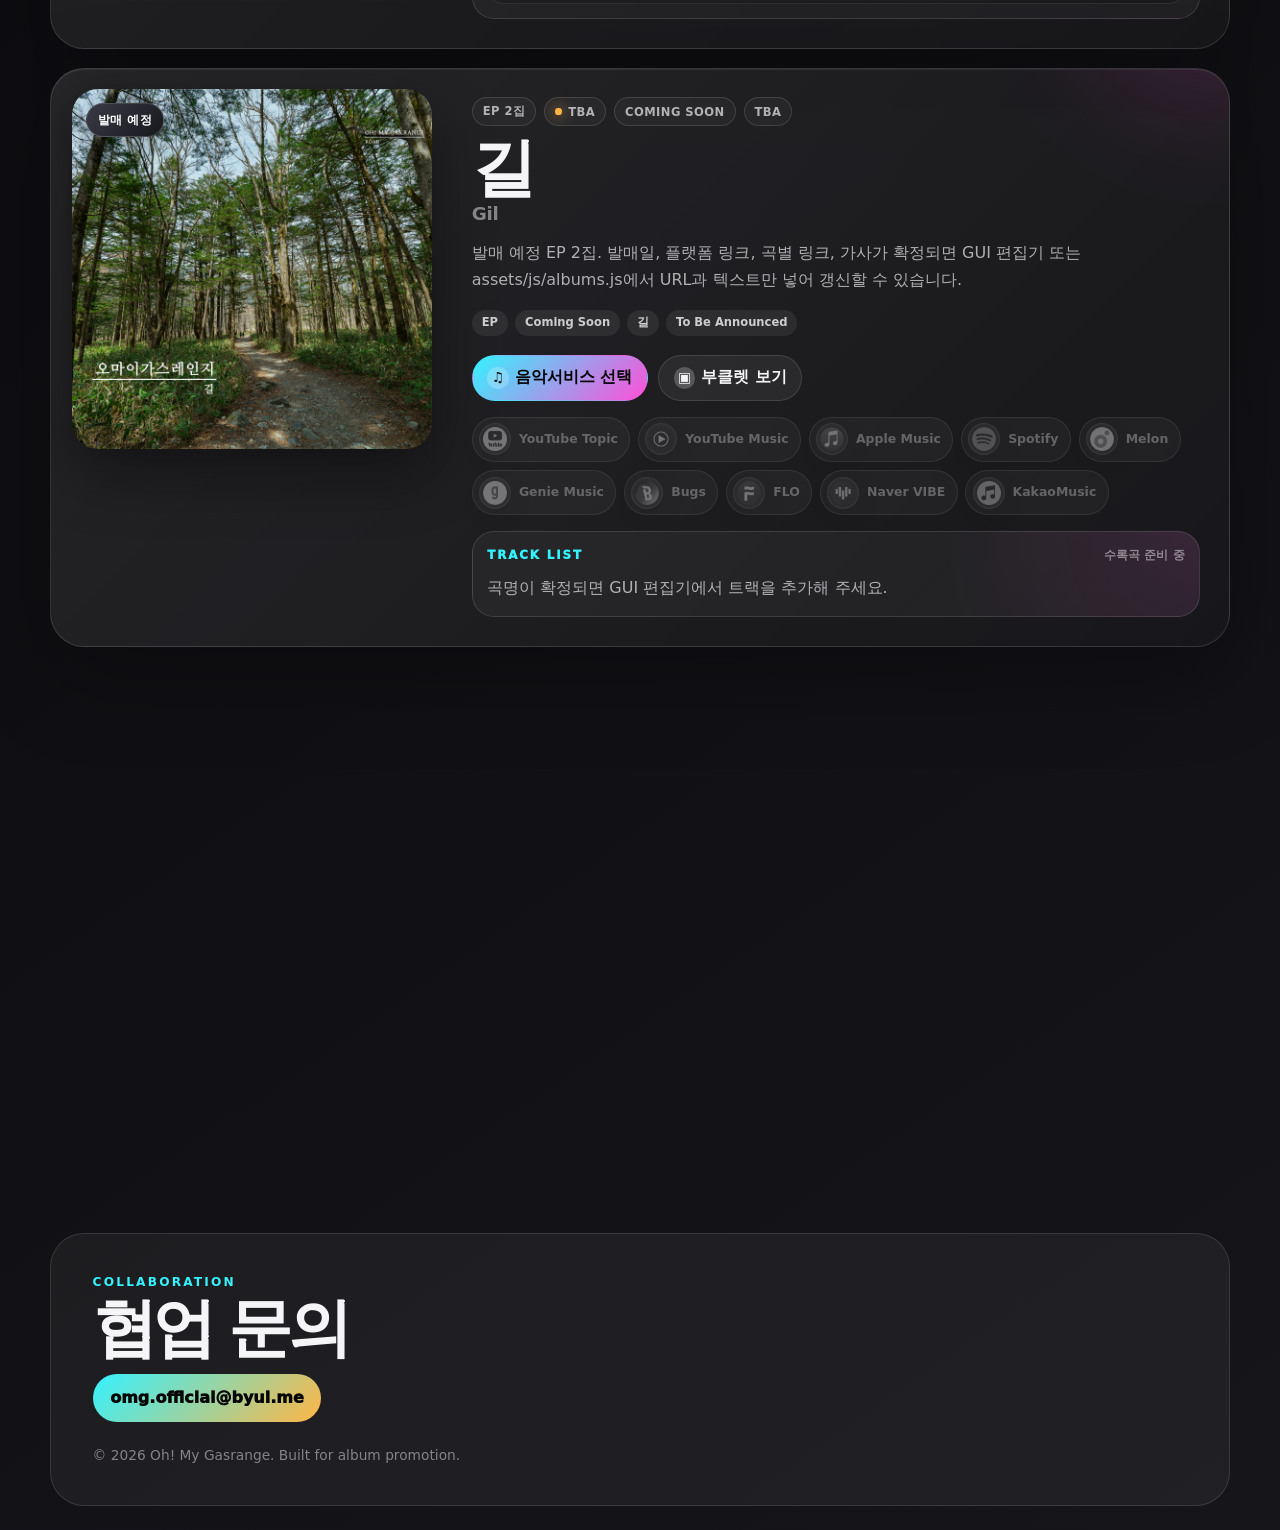
==== commit c631fafa: "update files" ====
--- a/index.html
+++ b/index.html
@@ -4,9 +4,9 @@
   <meta charset="utf-8" />
   <meta name="viewport" content="width=device-width, initial-scale=1, viewport-fit=cover" />
   <meta name="theme-color" content="#070707" />
-  <meta name="description" content="오마이가스레인지 Oh! My Gasrange 공식 프로젝트 및 앨범 프로모션 사이트. 정규 1집 잔소리, EP 오마이메리크리스마스, 발매 예정 EP 길." />
+  <meta name="description" content="오! 마이 가스레인지 Oh! My Gasrange 공식 프로젝트 및 앨범 프로모션 사이트. 정규 1집 잔소리, EP 오! 마이 메리크리스마스, 발매 예정 EP 길." />
   <meta property="og:title" content="Oh! My Gasrange | 오마이가스레인지" />
-  <meta property="og:description" content="오마이가스레인지 프로젝트의 앨범과 전 세계 주요 스트리밍 링크를 한 곳에서 확인하세요." />
+  <meta property="og:description" content="오! 마이 가스레인지 프로젝트의 앨범과 전 세계 주요 스트리밍 링크를 한 곳에서 확인하세요." />
   <meta property="og:type" content="website" />
   <meta property="og:image" content="assets/images/project.jpg" />
   <title>Oh! My Gasrange | 오마이가스레인지</title>
@@ -31,7 +31,7 @@
         <span class="brand-mark">OMG</span>
         <span class="brand-text">
           <strong>Oh! My Gasrange</strong>
-          <small>오마이가스레인지</small>
+          <small>오! 마이 가스레인지</small>
         </span>
       </a>
       <nav class="site-nav" aria-label="주요 메뉴">
@@ -50,7 +50,7 @@
             <span class="hero-title-outline">Gasrange</span>
           </h1>
           <p class="hero-subtitle">
-            일상의 말맛을 비트 위에 올리는 오마이가스레인지의 어두운 네온 무드 앨범 홍보 페이지입니다.
+            오! 마이 가스레인지는 초등학생 아이와 친구들이 오마이갓을 재미있게 부르는 표현입니다.
           </p>
           <div class="hero-actions">
             <a class="button button-primary" href="#albums">앨범 링크 보기</a>
@@ -75,10 +75,10 @@
         <div class="hero-visual reveal" aria-label="프로젝트 이미지 카드">
           <div class="artist-orbit" aria-hidden="true"></div>
           <figure class="artist-card tilt-card">
-            <img data-project-image src="assets/images/project.jpg" alt="오마이가스레인지 프로젝트 이미지" width="1200" height="1200" />
+            <img data-project-image src="assets/images/project.jpg" alt="오! 마이 가스레인지 프로젝트 이미지" width="1200" height="1200" />
             <figcaption>
               <span>Project</span>
-              <strong>오마이가스레인지</strong>
+              <strong>오! 마이 가스레인지</strong>
             </figcaption>
           </figure>
         </div>
@@ -88,7 +88,7 @@
         <div class="marquee-track">
           <span>JANSORI</span>
           <span>OH! MY MERRY CHRISTMAS</span>
-          <span>GIL · COMING SOON</span>
+          <span>ROAD · COMING SOON</span>
           <span>YOUTUBE MUSIC</span>
           <span>SPOTIFY</span>
           <span>APPLE MUSIC</span>
@@ -96,7 +96,7 @@
           <span>BUGS</span>
           <span>JANSORI</span>
           <span>OH! MY MERRY CHRISTMAS</span>
-          <span>GIL · COMING SOON</span>
+          <span>ROAD · COMING SOON</span>
           <span>YOUTUBE MUSIC</span>
           <span>SPOTIFY</span>
           <span>APPLE MUSIC</span>
@@ -128,11 +128,10 @@
         <div class="about-card reveal">
           <div>
             <p class="eyebrow">Project Note</p>
-            <h2 id="about-title">오마이가스레인지</h2>
+            <h2 id="about-title">오! 마이 가스레인지</h2>
           </div>
           <p>
-            홈페이지는 프레임워크 없이 HTML, CSS, JavaScript만 사용해 제작했습니다.
-            PC와 모바일에서 모두 가볍게 열리고, 앨범 추가 시 데이터 파일에 한 객체만 더 넣으면 카드, 서비스 버튼, 링크 패널, 가사 보기 영역이 자동 생성됩니다.
+오마이가스레인지는 초등학생 아이와 친구들이 오마이갓을 재미있게 부르는 표현입니다. 밥먹으라는 잔소리를 스마트폰의 음성 녹음으로 녹음하여 반복재생하던 것에서부터 시작하여, 좀더 재미있고 즐거운 잔소리를 해보고자 하는 마음에서, 가족의 이야기를 가사로 직접 작성하여, AI 작곡 툴을 통해 멜로디를 입혀 노래로 만든 가족 앨범 프로젝트입니다.
           </p>
         </div>
       </section>
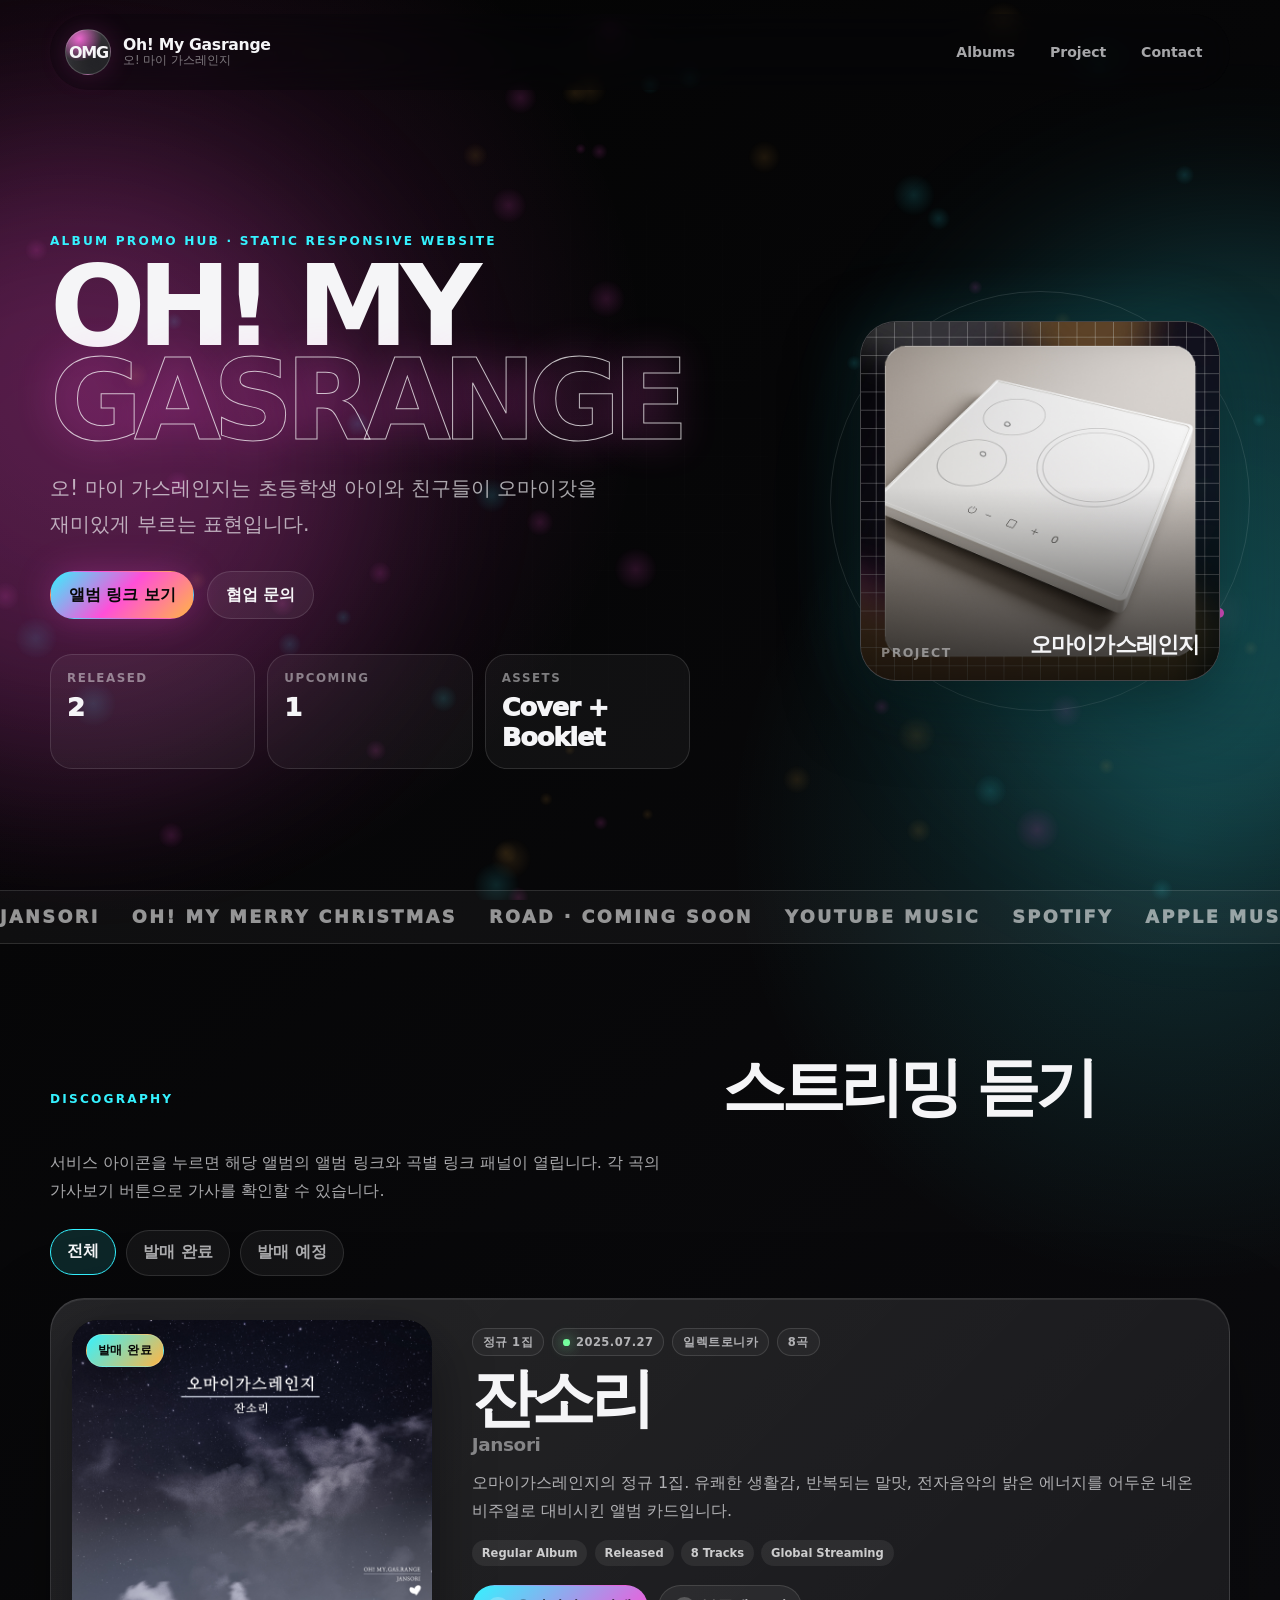
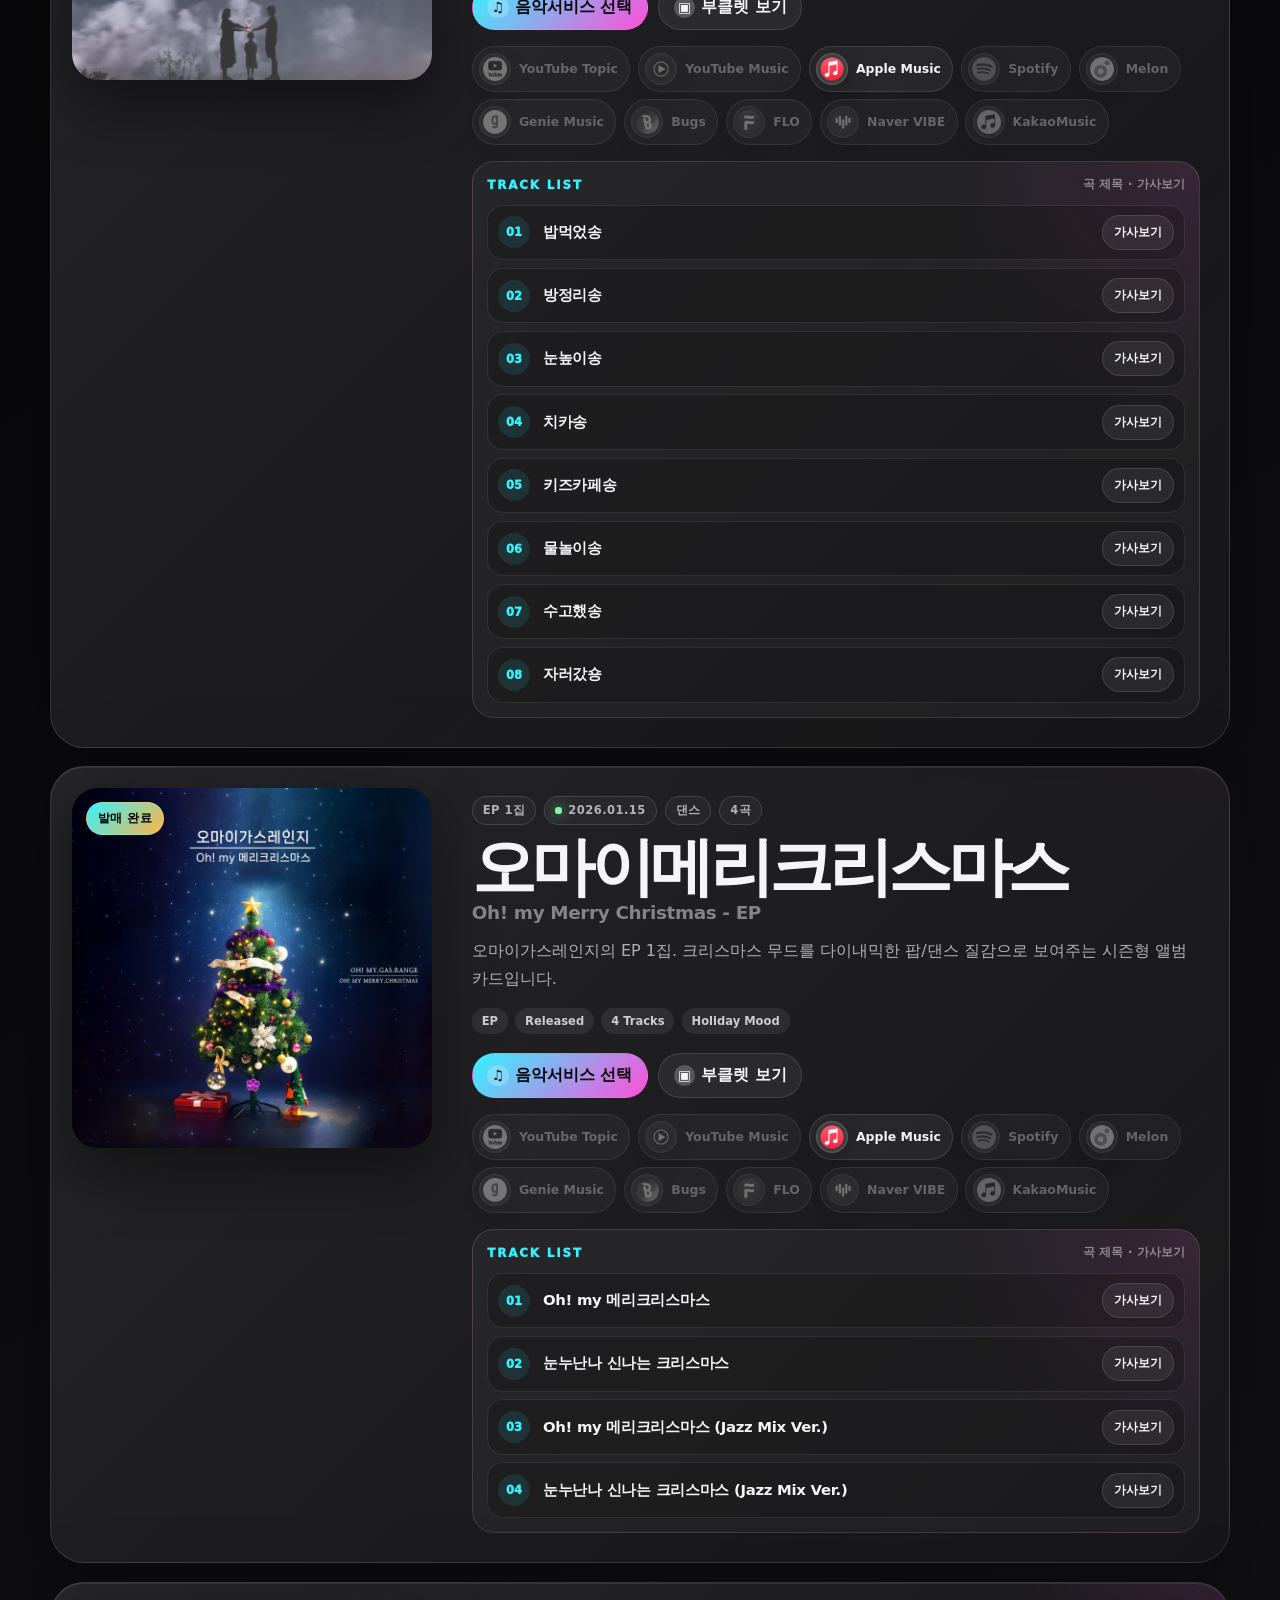
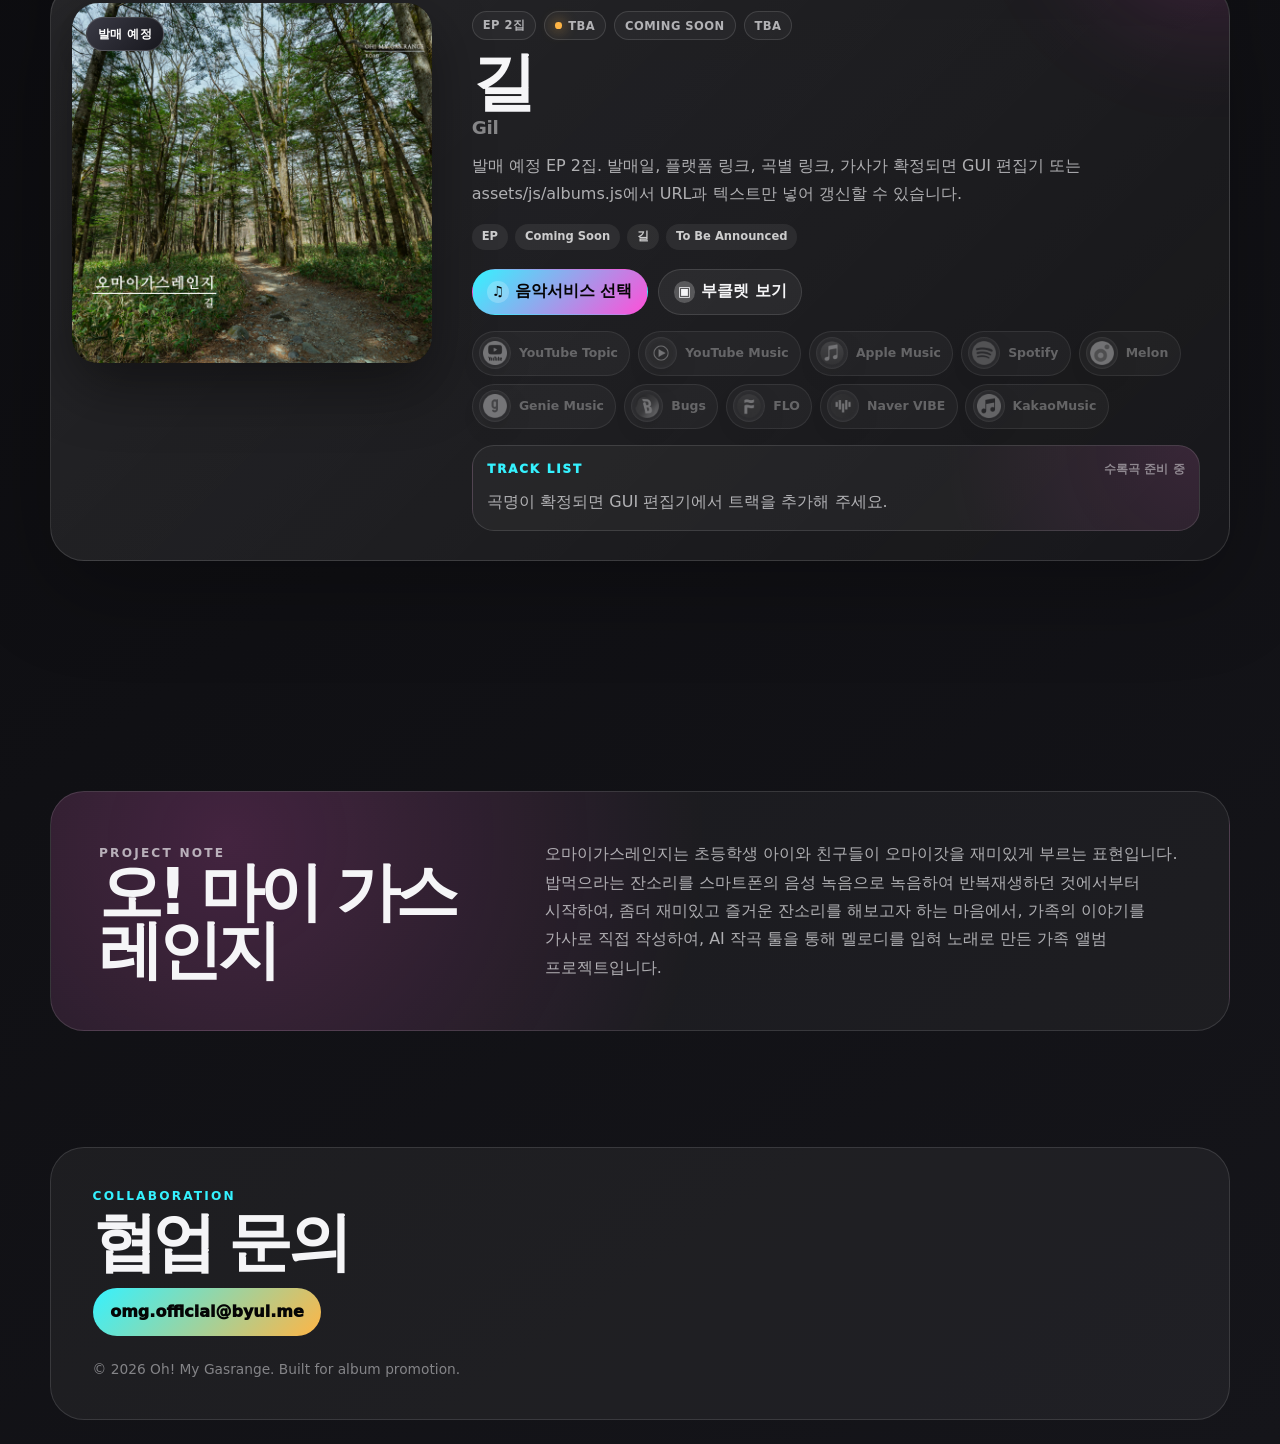
==== commit acd12b67: "update" ====
--- a/index.html
+++ b/index.html
@@ -108,10 +108,10 @@
       <section class="section-wrap albums-section" id="albums" aria-labelledby="albums-title">
         <div class="section-heading reveal">
           <p class="eyebrow">Discography</p>
-          <h2 id="albums-title">앨범별 스트리밍 링크</h2>
+          <h2 id="albums-title">스트리밍 듣기</h2>
           <p>
             서비스 아이콘을 누르면 해당 앨범의 앨범 링크와 곡별 링크 패널이 열립니다.
-            각 곡 아래의 가사보기 버튼으로 가사를 확인할 수 있고, <code>tools/album_manager.py</code>로 링크와 가사를 쉽게 관리할 수 있습니다.
+            각 곡의 가사보기 버튼으로 가사를 확인할 수 있습니다.
           </p>
         </div>
 
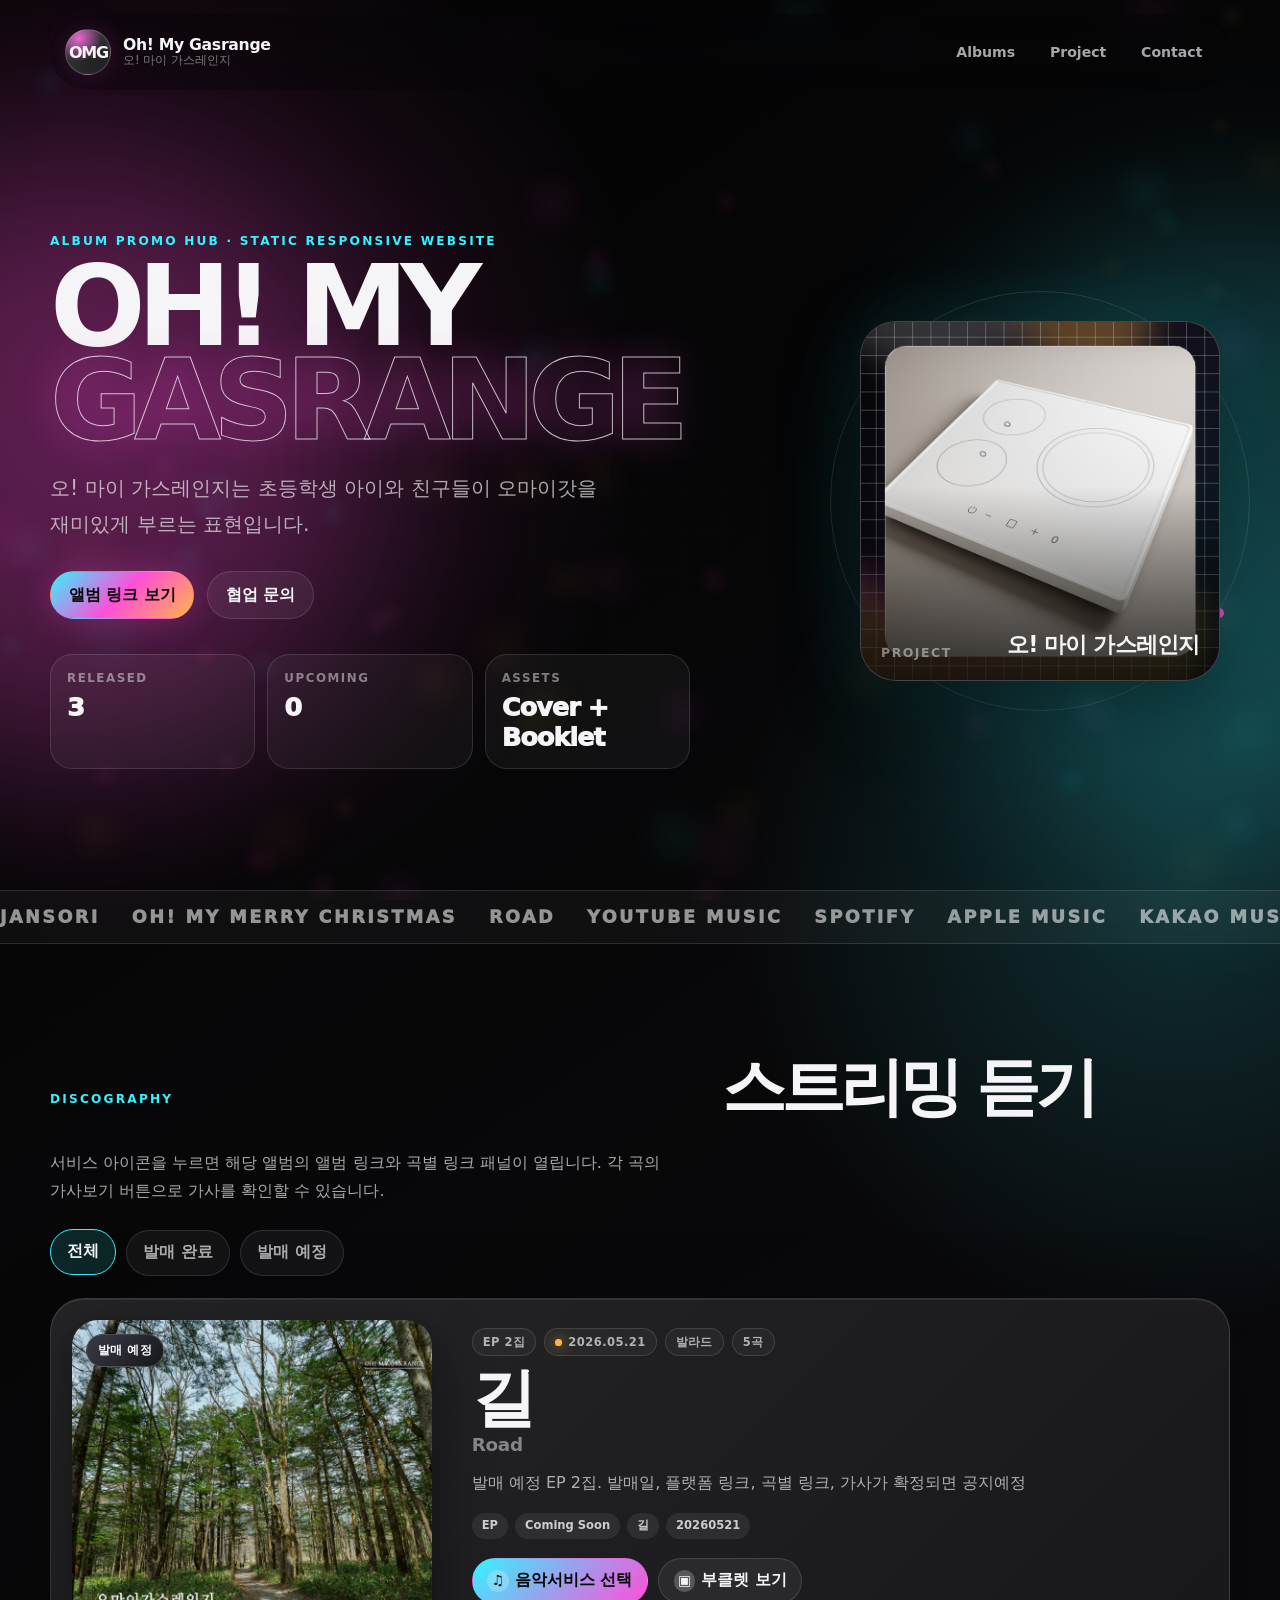
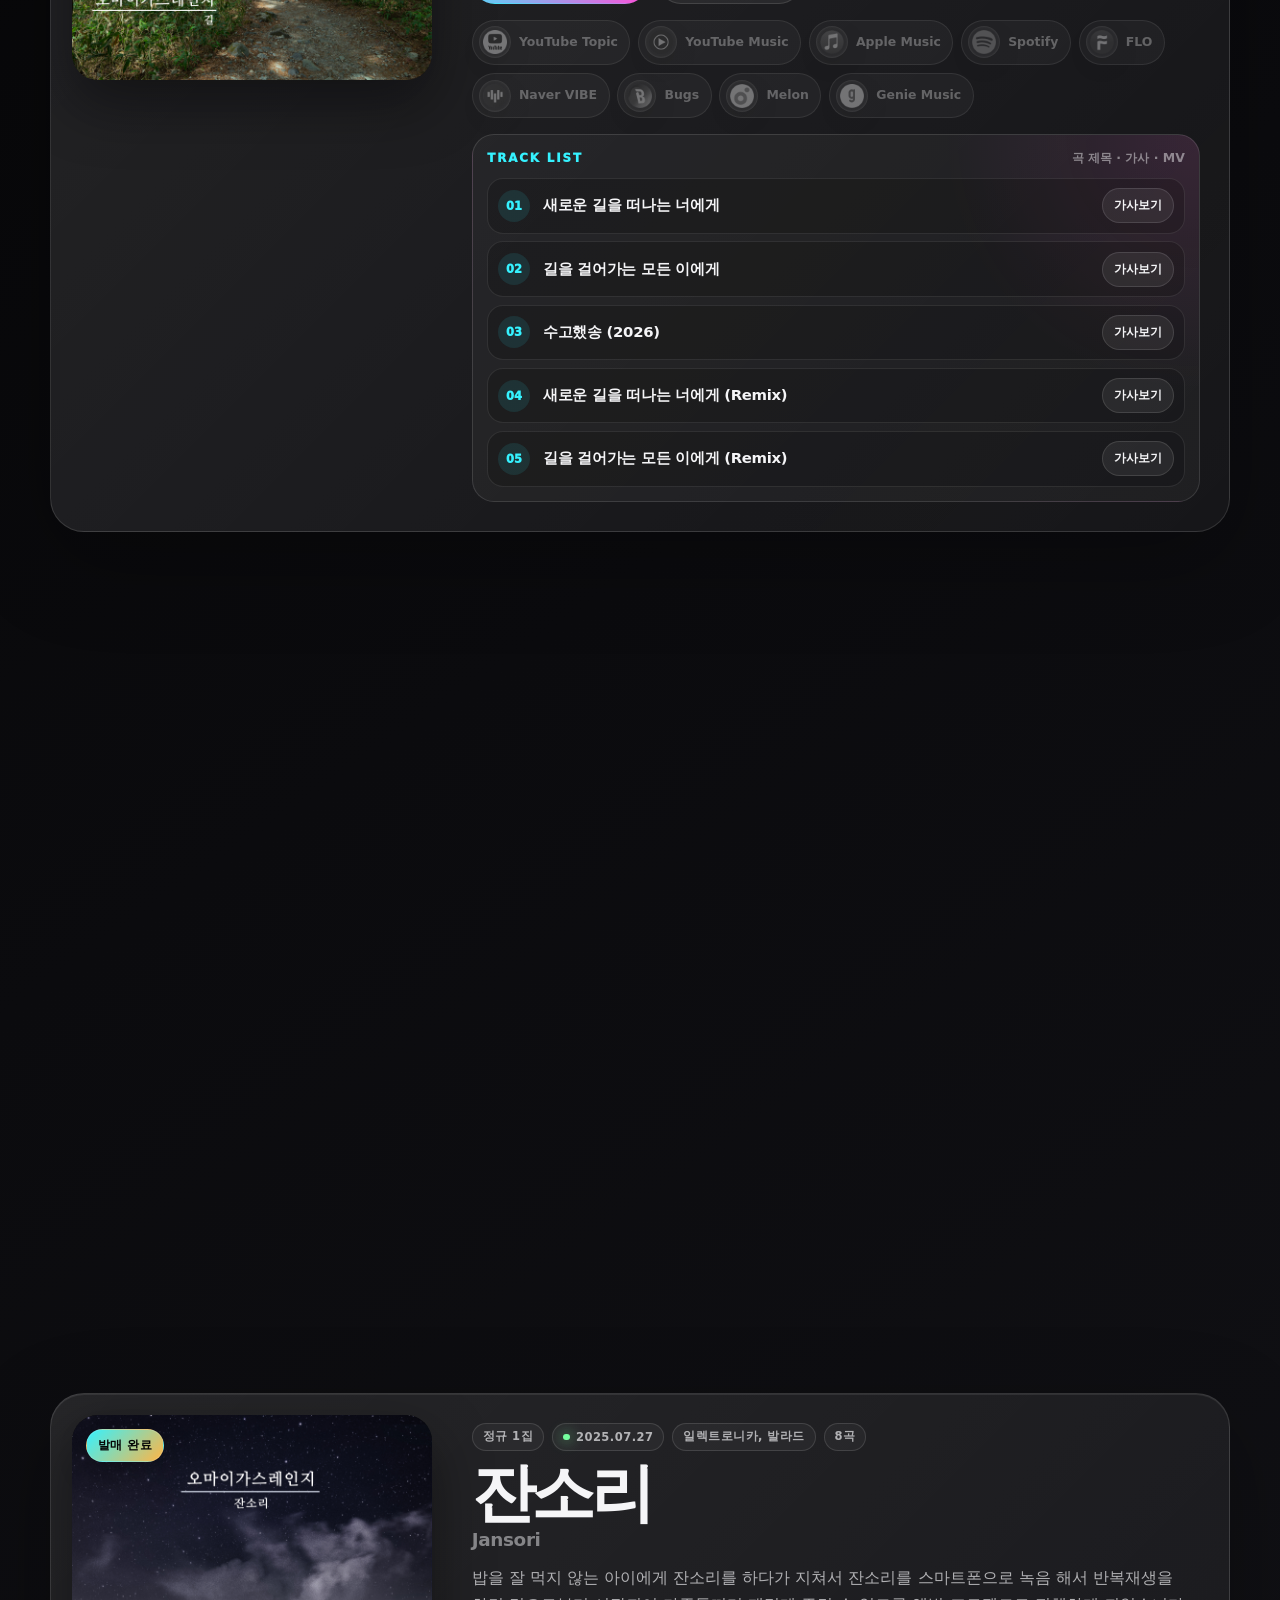
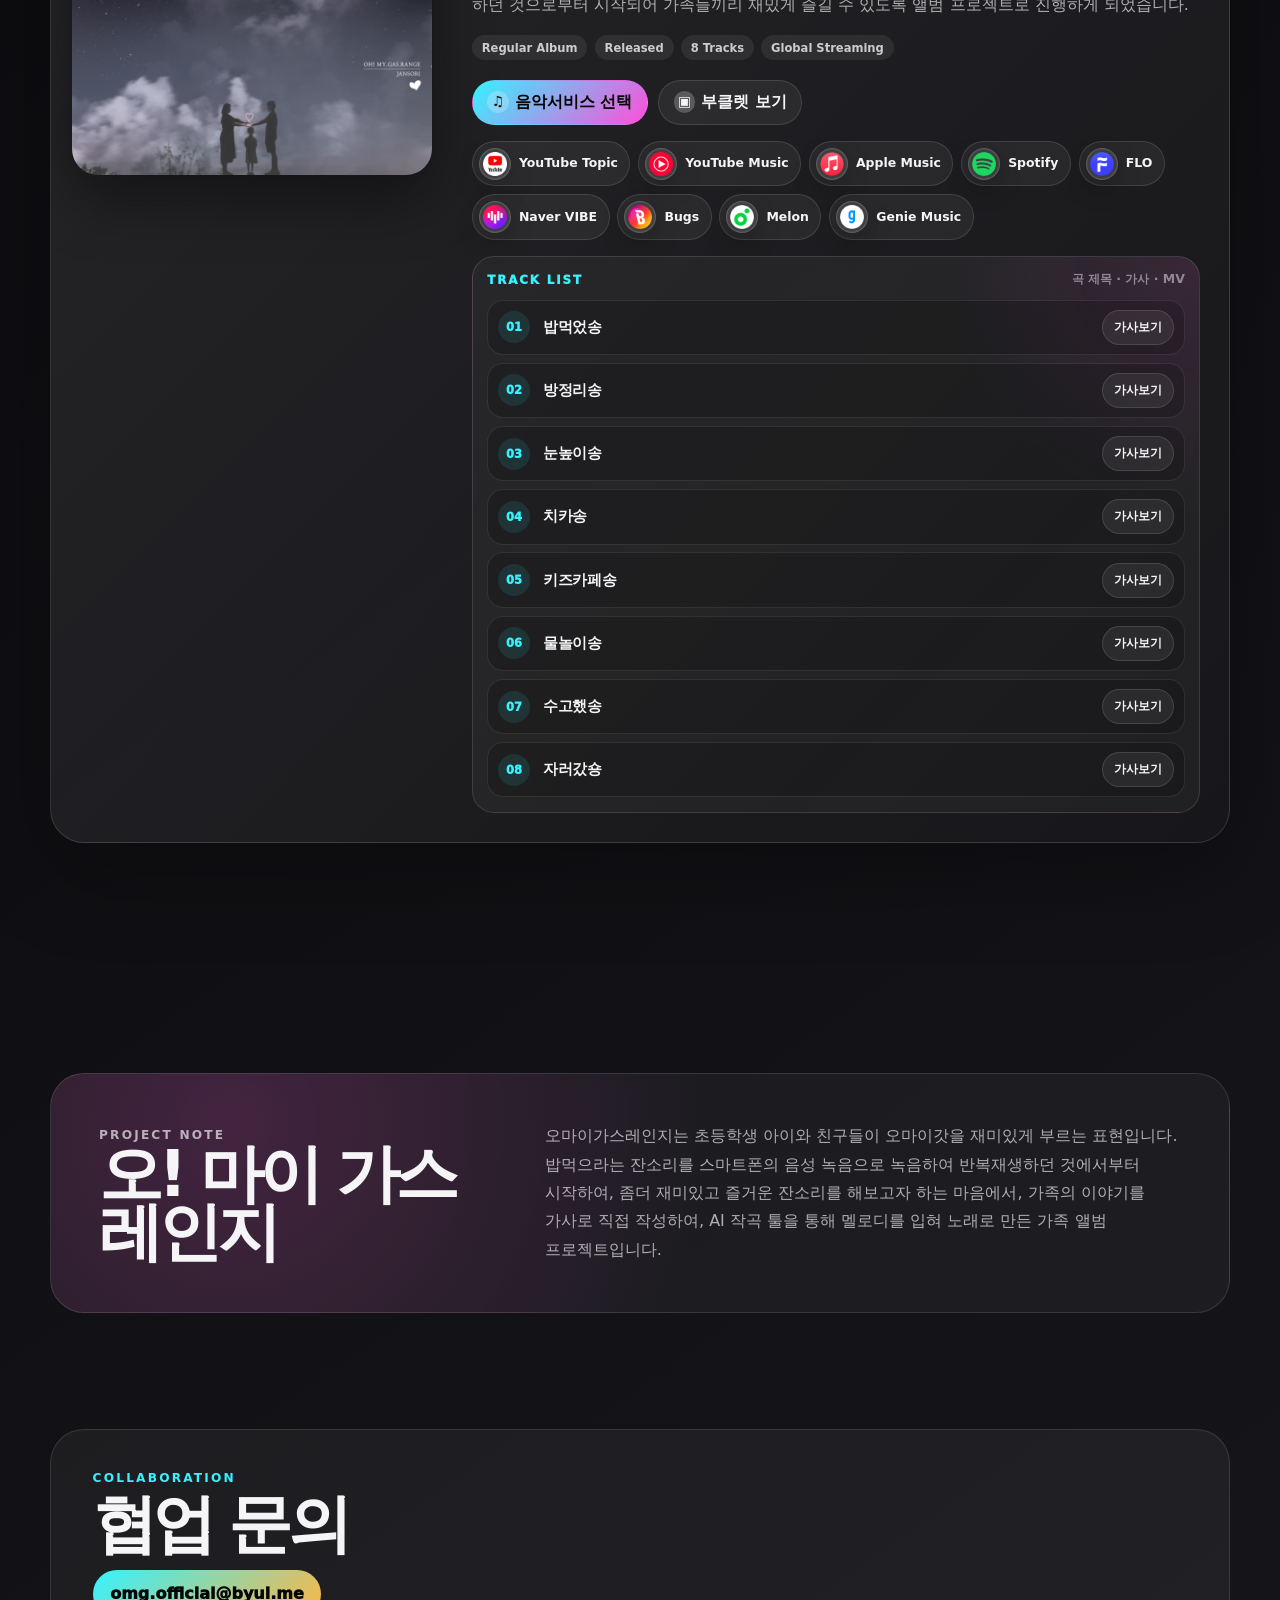
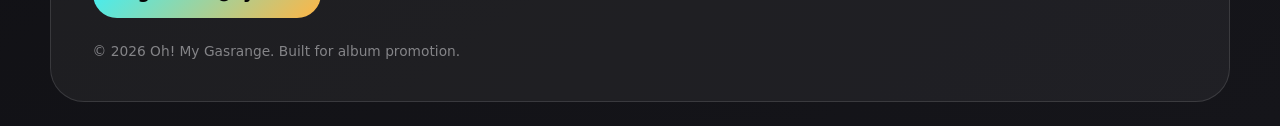
==== commit 957176b5: "Update index.html" ====
--- a/index.html
+++ b/index.html
@@ -4,7 +4,7 @@
   <meta charset="utf-8" />
   <meta name="viewport" content="width=device-width, initial-scale=1, viewport-fit=cover" />
   <meta name="theme-color" content="#070707" />
-  <meta name="description" content="오! 마이 가스레인지 Oh! My Gasrange 공식 프로젝트 및 앨범 프로모션 사이트. 정규 1집 잔소리, EP 오! 마이 메리크리스마스, 발매 예정 EP 길." />
+  <meta name="description" content="오! 마이 가스레인지 Oh! My Gasrange 공식 프로젝트 및 앨범 프로모션 사이트. 정규 1집 잔소리, EP 오! 마이 메리크리스마스, EP 길." />
   <meta property="og:title" content="Oh! My Gasrange | 오마이가스레인지" />
   <meta property="og:description" content="오! 마이 가스레인지 프로젝트의 앨범과 전 세계 주요 스트리밍 링크를 한 곳에서 확인하세요." />
   <meta property="og:type" content="website" />
@@ -59,11 +59,11 @@
           <dl class="hero-stats" aria-label="앨범 현황">
             <div>
               <dt>Released</dt>
-              <dd>2</dd>
+              <dd>3</dd>
             </div>
             <div>
               <dt>Upcoming</dt>
-              <dd>1</dd>
+              <dd>0</dd>
             </div>
             <div>
               <dt>Assets</dt>
@@ -88,7 +88,7 @@
         <div class="marquee-track">
           <span>JANSORI</span>
           <span>OH! MY MERRY CHRISTMAS</span>
-          <span>ROAD · COMING SOON</span>
+          <span>ROAD</span>
           <span>YOUTUBE MUSIC</span>
           <span>SPOTIFY</span>
           <span>APPLE MUSIC</span>
@@ -96,7 +96,7 @@
           <span>BUGS</span>
           <span>JANSORI</span>
           <span>OH! MY MERRY CHRISTMAS</span>
-          <span>ROAD · COMING SOON</span>
+          <span>ROAD</span>
           <span>YOUTUBE MUSIC</span>
           <span>SPOTIFY</span>
           <span>APPLE MUSIC</span>
--- a/assets/css/styles.css
+++ b/assets/css/styles.css
@@ -113,7 +113,7 @@
   height: 100vh;
   z-index: 0;
   pointer-events: none;
-  opacity: .3;
+  opacity: .22;
 }
 
 .noise-layer {
@@ -135,10 +135,10 @@
   height: min(48vw, 600px);
   border-radius: 999px;
   filter: blur(90px);
-  opacity: .2;
+  opacity: .22;
   z-index: 0;
   pointer-events: none;
-  animation: floatBlob 12s var(--ease-out) infinite alternate;
+  animation: floatBlob  10s var(--ease-out) infinite alternate;
 }
 
 .ambient-one {
@@ -1602,10 +1602,6 @@
     animation-duration: .001ms !important;
     animation-iteration-count: 1 !important;
     transition-duration: .001ms !important;
-  }
-
-  #visualizer {
-    display: none;
   }
 }
 
@@ -2275,3 +2271,123 @@
     --panel-cover-size: 52px;
   }
 }
+
+/* v7 cumulative hotfix: PC visualizer + keyword marquee + softer/larger droplets + lyrics top layer + MV buttons */
+#visualizer {
+  opacity: .22 !important;
+}
+
+.marquee-track {
+  animation-name: marquee !important;
+  animation-duration: 28s !important;
+  animation-timing-function: linear !important;
+  animation-iteration-count: infinite !important;
+  animation-play-state: running !important;
+}
+
+.lyrics-modal {
+  z-index: 120 !important;
+}
+
+.lyrics-modal .lyrics-card,
+.lyrics-card {
+  z-index: 130 !important;
+}
+
+.lyrics-modal[hidden] {
+  display: none !important;
+}
+
+.link-panel {
+  z-index: 60;
+}
+
+.panel-backdrop {
+  z-index: 50;
+}
+
+.track-preview-actions {
+  display: flex;
+  align-items: center;
+  justify-content: flex-end;
+  flex-wrap: wrap;
+  gap: .45rem;
+  min-width: 0;
+}
+
+.video-button,
+.video-link {
+  display: inline-flex;
+  align-items: center;
+  justify-content: center;
+  gap: .32rem;
+  border: 1px solid rgba(255,181,69,.34);
+  border-radius: 999px;
+  padding: .5rem .68rem;
+  color: var(--text);
+  background: rgba(255,181,69,.09);
+  cursor: pointer;
+  font-size: .78rem;
+  font-weight: 950;
+  line-height: 1.2;
+  white-space: nowrap;
+  text-decoration: none;
+  transition: transform .2s ease, border-color .2s ease, background .2s ease;
+}
+
+.video-button:hover,
+.video-button:focus-visible,
+.video-link:hover,
+.video-link:focus-visible {
+  transform: translateY(-1px);
+  border-color: var(--accent-3);
+  background: rgba(255,181,69,.16);
+  outline: none;
+}
+
+@media (max-width: 760px) {
+  .track-preview-actions {
+    grid-column: 2;
+    justify-content: flex-start;
+  }
+
+  .link-actions .video-link {
+    flex: 1 1 auto;
+    text-align: center;
+  }
+}
+
+@media (max-width: 620px) {
+  .track-preview-actions {
+    justify-content: stretch;
+    width: 100%;
+  }
+
+  .track-preview-actions .lyrics-button,
+  .track-preview-actions .video-button {
+    width: 100%;
+    max-width: 180px;
+    text-align: center;
+  }
+
+  .link-actions .video-link,
+  .video-link,
+  .video-button {
+    max-width: 100%;
+    overflow-wrap: anywhere;
+  }
+}
+
+@media (prefers-reduced-motion: reduce) {
+  #visualizer {
+    display: block !important;
+  }
+
+  .marquee-track {
+    animation-name: marquee !important;
+    animation-duration: 28s !important;
+    animation-timing-function: linear !important;
+    animation-iteration-count: infinite !important;
+    animation-play-state: running !important;
+  }
+}
